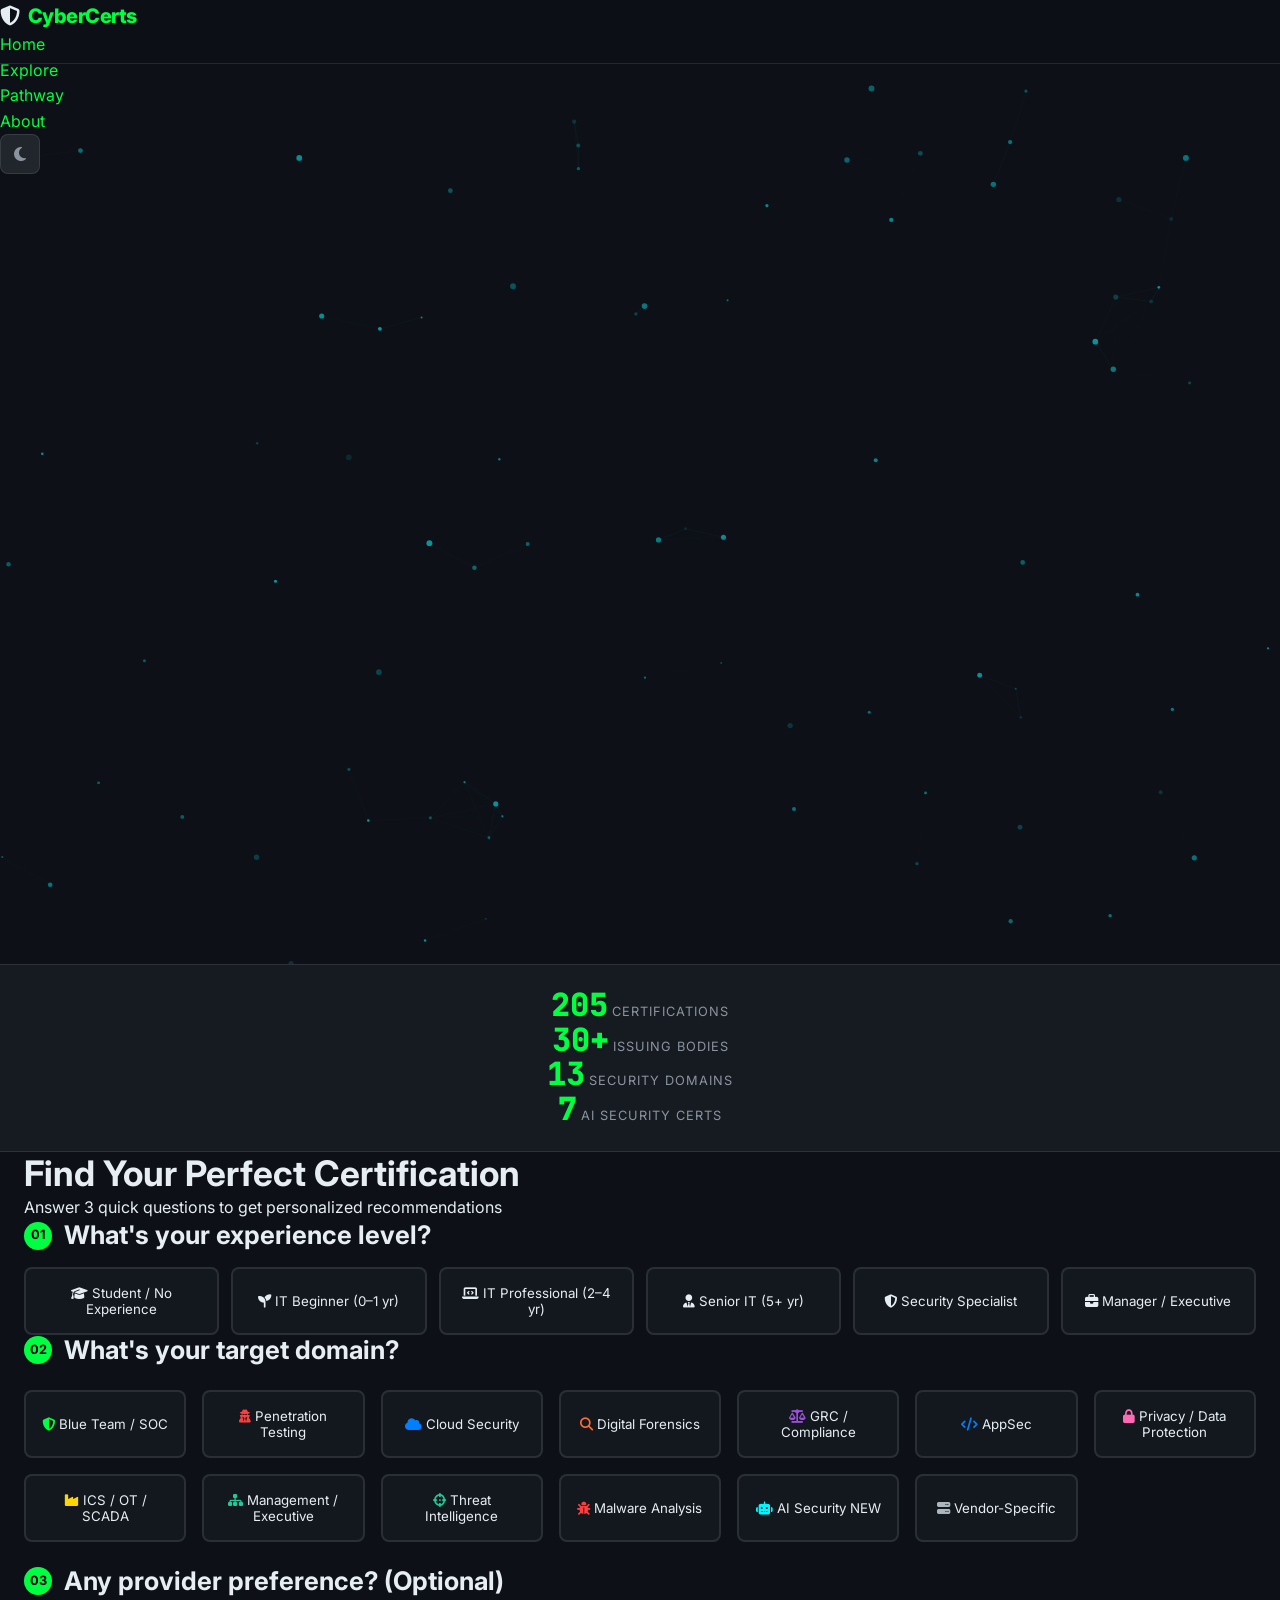
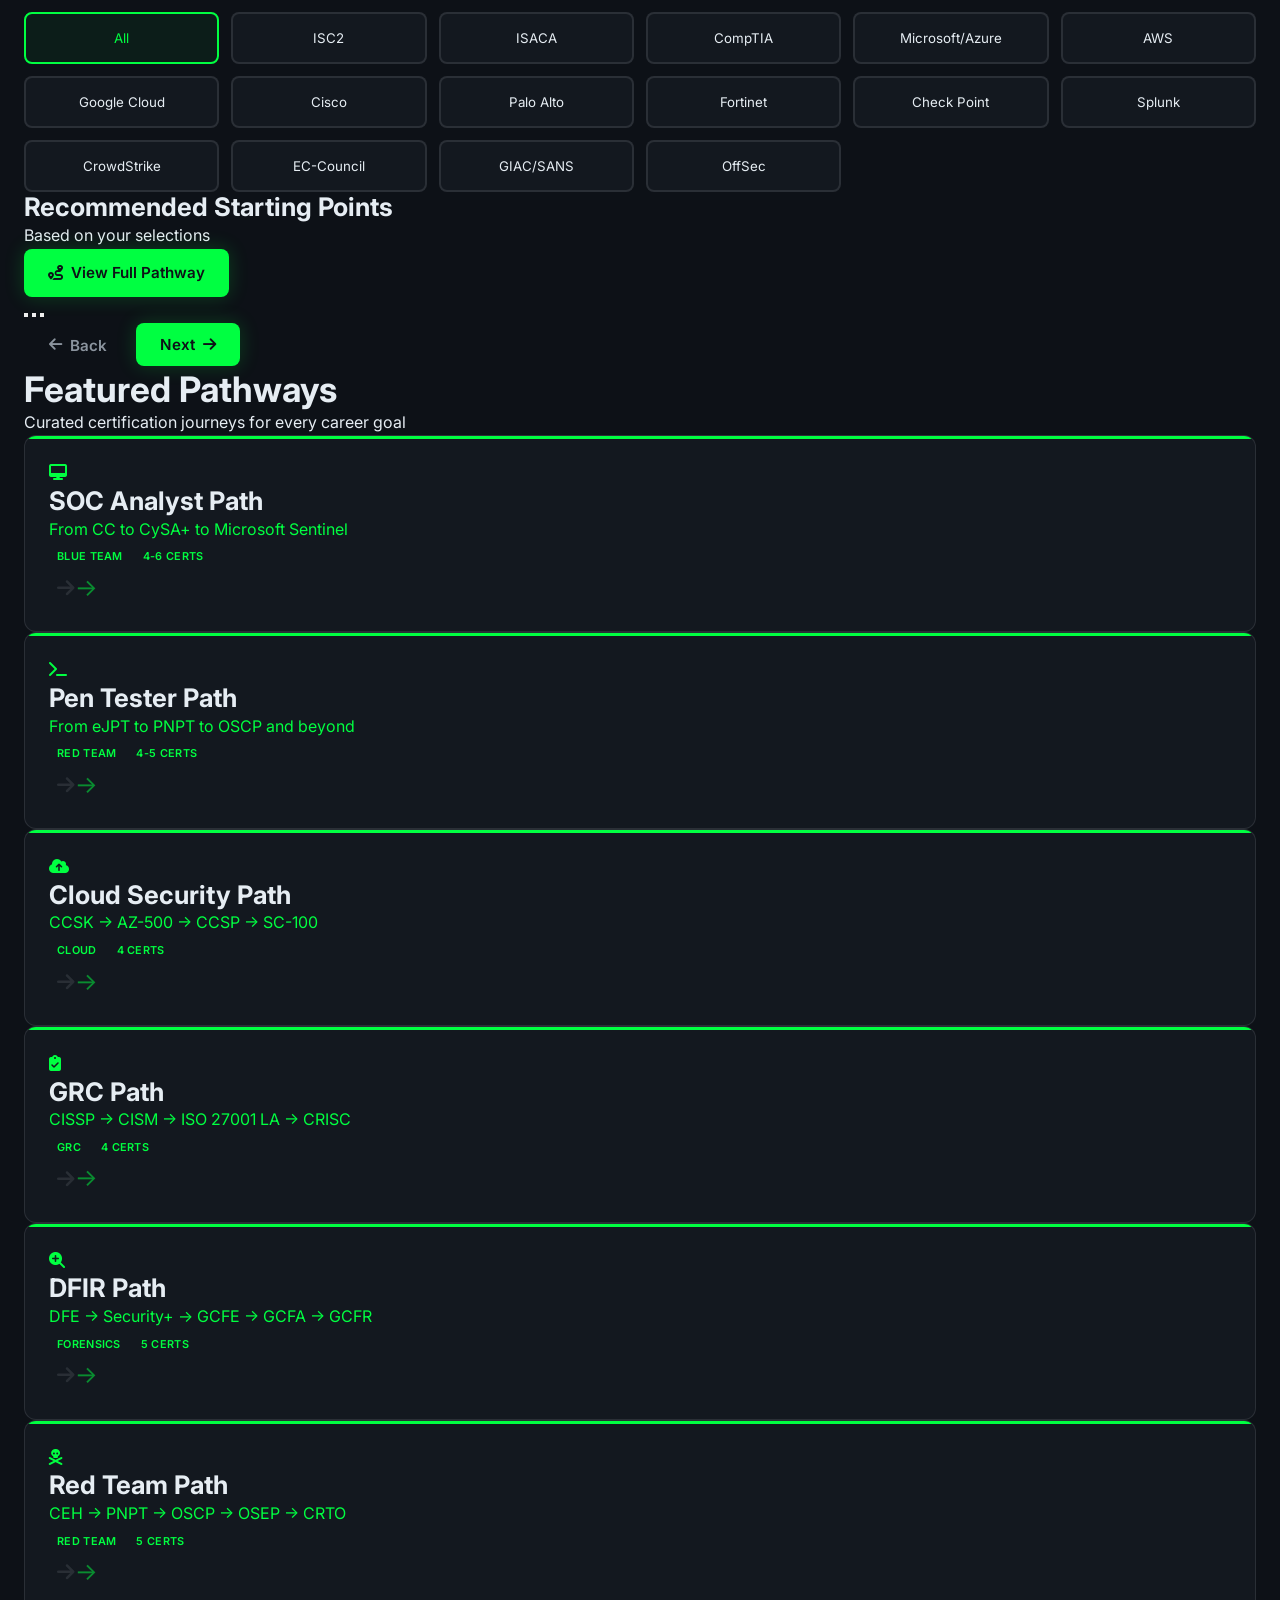
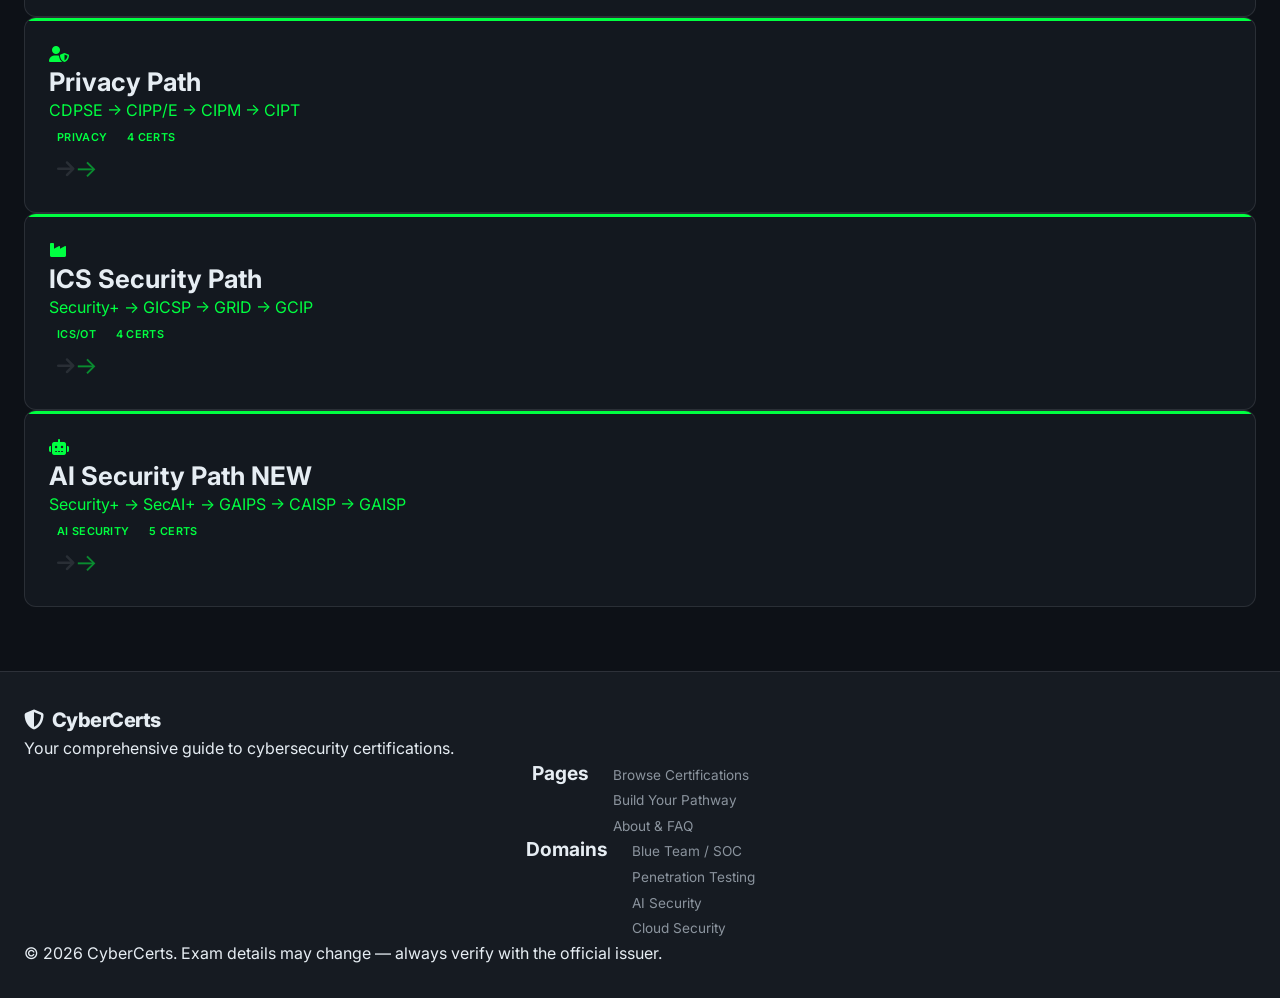
==== index.html @ 93662341 "Build CyberCerts: 170+ cert database, full UI, all JS, about page - js/data.js: 170 certifications a" ====
<!DOCTYPE html>
<html lang="en">
<head>
  <meta charset="UTF-8">
  <meta name="viewport" content="width=device-width, initial-scale=1.0">
  <title>CyberCerts – Your Cybersecurity Certification Roadmap</title>
  <link rel="preconnect" href="https://fonts.googleapis.com">
  <link href="https://fonts.googleapis.com/css2?family=Inter:wght@300;400;500;600;700;800&display=swap" rel="stylesheet">
  <link rel="stylesheet" href="https://cdnjs.cloudflare.com/ajax/libs/font-awesome/6.5.0/css/all.min.css">
  <link rel="stylesheet" href="css/styles.css">
</head>
<body class="dark-mode">
  <!-- Navigation -->
  <nav class="navbar" role="navigation" aria-label="Main navigation">
    <div class="nav-container">
      <a href="index.html" class="nav-logo" aria-label="CyberCerts Home">
        <i class="fas fa-shield-halved" aria-hidden="true"></i>
        <span>CyberCerts</span>
      </a>
      <button class="hamburger" aria-label="Toggle menu" aria-expanded="false" aria-controls="nav-menu">
        <span></span><span></span><span></span>
      </button>
      <ul class="nav-menu" id="nav-menu" role="list">
        <li><a href="index.html" class="nav-link active">Home</a></li>
        <li><a href="explore.html" class="nav-link">Explore</a></li>
        <li><a href="pathway.html" class="nav-link">Pathway</a></li>
        <li><a href="about.html" class="nav-link">About</a></li>
      </ul>
      <button class="theme-toggle" aria-label="Toggle dark/light mode" id="themeToggle">
        <i class="fas fa-moon" aria-hidden="true"></i>
      </button>
    </div>
  </nav>

  <!-- Hero Section with particle canvas -->
  <section class="hero" id="hero">
    <canvas id="particles-canvas" aria-hidden="true"></canvas>
    <div class="hero-content reveal">
      <div class="hero-badge">
        <i class="fas fa-certificate" aria-hidden="true"></i>
        <span>AI Security Certs Now Included</span>
      </div>
      <h1 class="hero-title">Your Cybersecurity<br><span class="gradient-text">Certification Roadmap</span></h1>
      <p class="hero-subtitle">Navigate 200+ certifications across every security domain. Get a personalized path based on your experience and goals.</p>
      <div class="hero-cta">
        <a href="#finder" class="btn btn-primary" aria-label="Find your certification path">
          <i class="fas fa-compass" aria-hidden="true"></i> Find Your Path
        </a>
        <a href="explore.html" class="btn btn-secondary" aria-label="Browse all certifications">
          <i class="fas fa-search" aria-hidden="true"></i> Browse All Certs
        </a>
      </div>
    </div>
  </section>

  <!-- Stats Bar -->
  <section class="stats-bar" aria-label="Site statistics">
    <div class="container">
      <div class="stats-grid">
        <div class="stat-item">
          <span class="stat-number" id="totalCerts">205</span>
          <span class="stat-label">Certifications</span>
        </div>
        <div class="stat-item">
          <span class="stat-number" id="totalIssuers">30+</span>
          <span class="stat-label">Issuing Bodies</span>
        </div>
        <div class="stat-item">
          <span class="stat-number">13</span>
          <span class="stat-label">Security Domains</span>
        </div>
        <div class="stat-item">
          <span class="stat-number ai-color">7</span>
          <span class="stat-label">AI Security Certs</span>
        </div>
      </div>
    </div>
  </section>

  <!-- Cert Finder / 3-Step Selector -->
  <section class="finder-section" id="finder" aria-label="Certification finder">
    <div class="container">
      <div class="section-header reveal">
        <h2>Find Your Perfect Certification</h2>
        <p>Answer 3 quick questions to get personalized recommendations</p>
      </div>

      <div class="finder-card reveal">
        <!-- Step 1: Experience -->
        <div class="finder-step active" id="step1">
          <div class="step-header">
            <span class="step-number">01</span>
            <h3>What's your experience level?</h3>
          </div>
          <div class="option-grid" role="group" aria-label="Experience level options">
            <button class="option-btn" data-value="student" aria-label="Student or No Experience">
              <i class="fas fa-graduation-cap" aria-hidden="true"></i>
              <span>Student / No Experience</span>
            </button>
            <button class="option-btn" data-value="beginner" aria-label="IT Beginner 0-1 year">
              <i class="fas fa-seedling" aria-hidden="true"></i>
              <span>IT Beginner (0–1 yr)</span>
            </button>
            <button class="option-btn" data-value="professional" aria-label="IT Professional 2-4 years">
              <i class="fas fa-laptop-code" aria-hidden="true"></i>
              <span>IT Professional (2–4 yr)</span>
            </button>
            <button class="option-btn" data-value="senior" aria-label="Senior IT 5 plus years">
              <i class="fas fa-user-tie" aria-hidden="true"></i>
              <span>Senior IT (5+ yr)</span>
            </button>
            <button class="option-btn" data-value="specialist" aria-label="Security Specialist">
              <i class="fas fa-shield-alt" aria-hidden="true"></i>
              <span>Security Specialist</span>
            </button>
            <button class="option-btn" data-value="executive" aria-label="Manager or Executive">
              <i class="fas fa-briefcase" aria-hidden="true"></i>
              <span>Manager / Executive</span>
            </button>
          </div>
        </div>

        <!-- Step 2: Domain -->
        <div class="finder-step" id="step2">
          <div class="step-header">
            <span class="step-number">02</span>
            <h3>What's your target domain?</h3>
          </div>
          <div class="option-grid domain-grid" role="group" aria-label="Security domain options">
            <button class="option-btn domain-btn" data-value="blue-team" aria-label="Blue Team SOC">
              <i class="fas fa-shield-alt" style="color:#00ff41" aria-hidden="true"></i>
              <span>Blue Team / SOC</span>
            </button>
            <button class="option-btn domain-btn" data-value="red-team" aria-label="Penetration Testing">
              <i class="fas fa-user-secret" style="color:#ff3e3e" aria-hidden="true"></i>
              <span>Penetration Testing</span>
            </button>
            <button class="option-btn domain-btn" data-value="cloud" aria-label="Cloud Security">
              <i class="fas fa-cloud" style="color:#0080ff" aria-hidden="true"></i>
              <span>Cloud Security</span>
            </button>
            <button class="option-btn domain-btn" data-value="dfir" aria-label="Digital Forensics">
              <i class="fas fa-magnifying-glass" style="color:#ff6b35" aria-hidden="true"></i>
              <span>Digital Forensics</span>
            </button>
            <button class="option-btn domain-btn" data-value="grc" aria-label="GRC Compliance">
              <i class="fas fa-balance-scale" style="color:#9d4edd" aria-hidden="true"></i>
              <span>GRC / Compliance</span>
            </button>
            <button class="option-btn domain-btn" data-value="appsec" aria-label="Application Security">
              <i class="fas fa-code" style="color:#0080ff" aria-hidden="true"></i>
              <span>AppSec</span>
            </button>
            <button class="option-btn domain-btn" data-value="privacy" aria-label="Privacy Data Protection">
              <i class="fas fa-lock" style="color:#ff69b4" aria-hidden="true"></i>
              <span>Privacy / Data Protection</span>
            </button>
            <button class="option-btn domain-btn" data-value="ics-ot" aria-label="ICS OT SCADA">
              <i class="fas fa-industry" style="color:#ffd700" aria-hidden="true"></i>
              <span>ICS / OT / SCADA</span>
            </button>
            <button class="option-btn domain-btn" data-value="management" aria-label="Management Executive">
              <i class="fas fa-sitemap" style="color:#20c997" aria-hidden="true"></i>
              <span>Management / Executive</span>
            </button>
            <button class="option-btn domain-btn" data-value="threat-intel" aria-label="Threat Intelligence">
              <i class="fas fa-crosshairs" style="color:#20c997" aria-hidden="true"></i>
              <span>Threat Intelligence</span>
            </button>
            <button class="option-btn domain-btn" data-value="malware" aria-label="Malware Analysis">
              <i class="fas fa-bug" style="color:#ff3e3e" aria-hidden="true"></i>
              <span>Malware Analysis</span>
            </button>
            <button class="option-btn domain-btn ai-domain-btn" data-value="ai-security" aria-label="AI Security - New">
              <i class="fas fa-robot" style="color:#00f5ff" aria-hidden="true"></i>
              <span>AI Security <span class="new-badge">NEW</span></span>
            </button>
            <button class="option-btn domain-btn" data-value="vendor" aria-label="Vendor Specific">
              <i class="fas fa-server" style="color:#adb5bd" aria-hidden="true"></i>
              <span>Vendor-Specific</span>
            </button>
          </div>
        </div>

        <!-- Step 3: Provider preference -->
        <div class="finder-step" id="step3">
          <div class="step-header">
            <span class="step-number">03</span>
            <h3>Any provider preference? <span class="optional">(Optional)</span></h3>
          </div>
          <div class="option-grid provider-grid" role="group" aria-label="Provider preference options">
            <button class="option-btn selected" data-value="all" aria-label="All providers" aria-pressed="true">All</button>
            <button class="option-btn" data-value="isc2" aria-label="ISC2">ISC2</button>
            <button class="option-btn" data-value="isaca" aria-label="ISACA">ISACA</button>
            <button class="option-btn" data-value="comptia" aria-label="CompTIA">CompTIA</button>
            <button class="option-btn" data-value="microsoft" aria-label="Microsoft Azure">Microsoft/Azure</button>
            <button class="option-btn" data-value="aws" aria-label="AWS">AWS</button>
            <button class="option-btn" data-value="gcp" aria-label="Google Cloud">Google Cloud</button>
            <button class="option-btn" data-value="cisco" aria-label="Cisco">Cisco</button>
            <button class="option-btn" data-value="paloalto" aria-label="Palo Alto">Palo Alto</button>
            <button class="option-btn" data-value="fortinet" aria-label="Fortinet">Fortinet</button>
            <button class="option-btn" data-value="checkpoint" aria-label="Check Point">Check Point</button>
            <button class="option-btn" data-value="splunk" aria-label="Splunk">Splunk</button>
            <button class="option-btn" data-value="crowdstrike" aria-label="CrowdStrike">CrowdStrike</button>
            <button class="option-btn" data-value="eccouncil" aria-label="EC-Council">EC-Council</button>
            <button class="option-btn" data-value="giac" aria-label="GIAC SANS">GIAC/SANS</button>
            <button class="option-btn" data-value="offsec" aria-label="OffSec">OffSec</button>
          </div>
        </div>

        <!-- Results -->
        <div class="finder-results" id="finderResults" aria-live="polite">
          <div class="section-header">
            <h3>Recommended Starting Points</h3>
            <p id="resultsSubtext">Based on your selections</p>
          </div>
          <div class="results-grid" id="resultsGrid"></div>
          <div class="results-cta">
            <a href="pathway.html" class="btn btn-primary" id="startJourneyBtn">
              <i class="fas fa-route" aria-hidden="true"></i> View Full Pathway
            </a>
          </div>
        </div>

        <!-- Step indicators / navigation -->
        <div class="finder-nav">
          <div class="step-indicators" role="tablist" aria-label="Form steps">
            <button class="step-dot active" data-step="1" role="tab" aria-selected="true" aria-label="Step 1: Experience"></button>
            <button class="step-dot" data-step="2" role="tab" aria-selected="false" aria-label="Step 2: Domain"></button>
            <button class="step-dot" data-step="3" role="tab" aria-selected="false" aria-label="Step 3: Provider"></button>
          </div>
          <div class="step-nav-btns">
            <button class="btn btn-ghost" id="prevStepBtn" aria-label="Previous step" disabled>
              <i class="fas fa-arrow-left" aria-hidden="true"></i> Back
            </button>
            <button class="btn btn-primary" id="nextStepBtn" aria-label="Next step">
              Next <i class="fas fa-arrow-right" aria-hidden="true"></i>
            </button>
          </div>
        </div>
      </div>
    </div>
  </section>

  <!-- Featured Pathways -->
  <section class="pathways-section" aria-label="Featured certification pathways">
    <div class="container">
      <div class="section-header reveal">
        <h2>Featured Pathways</h2>
        <p>Curated certification journeys for every career goal</p>
      </div>
      <div class="pathways-grid">
        <a href="pathway.html?domain=blue-team&exp=student" class="pathway-card reveal" aria-label="SOC Analyst Path">
          <div class="pathway-icon" style="--domain-color:#00ff41">
            <i class="fas fa-desktop" aria-hidden="true"></i>
          </div>
          <h3>SOC Analyst Path</h3>
          <p>From CC to CySA+ to Microsoft Sentinel</p>
          <div class="pathway-tags">
            <span class="tag" style="--tag-color:#00ff41">Blue Team</span>
            <span class="tag">4-6 certs</span>
          </div>
          <span class="pathway-arrow"><i class="fas fa-arrow-right" aria-hidden="true"></i></span>
        </a>
        <a href="pathway.html?domain=red-team&exp=student" class="pathway-card reveal" aria-label="Pen Tester Path">
          <div class="pathway-icon" style="--domain-color:#ff3e3e">
            <i class="fas fa-terminal" aria-hidden="true"></i>
          </div>
          <h3>Pen Tester Path</h3>
          <p>From eJPT to PNPT to OSCP and beyond</p>
          <div class="pathway-tags">
            <span class="tag" style="--tag-color:#ff3e3e">Red Team</span>
            <span class="tag">4-5 certs</span>
          </div>
          <span class="pathway-arrow"><i class="fas fa-arrow-right" aria-hidden="true"></i></span>
        </a>
        <a href="pathway.html?domain=cloud&exp=professional" class="pathway-card reveal" aria-label="Cloud Security Path">
          <div class="pathway-icon" style="--domain-color:#0080ff">
            <i class="fas fa-cloud-upload-alt" aria-hidden="true"></i>
          </div>
          <h3>Cloud Security Path</h3>
          <p>CCSK → AZ-500 → CCSP → SC-100</p>
          <div class="pathway-tags">
            <span class="tag" style="--tag-color:#0080ff">Cloud</span>
            <span class="tag">4 certs</span>
          </div>
          <span class="pathway-arrow"><i class="fas fa-arrow-right" aria-hidden="true"></i></span>
        </a>
        <a href="pathway.html?domain=grc&exp=senior" class="pathway-card reveal" aria-label="GRC Path">
          <div class="pathway-icon" style="--domain-color:#9d4edd">
            <i class="fas fa-clipboard-check" aria-hidden="true"></i>
          </div>
          <h3>GRC Path</h3>
          <p>CISSP → CISM → ISO 27001 LA → CRISC</p>
          <div class="pathway-tags">
            <span class="tag" style="--tag-color:#9d4edd">GRC</span>
            <span class="tag">4 certs</span>
          </div>
          <span class="pathway-arrow"><i class="fas fa-arrow-right" aria-hidden="true"></i></span>
        </a>
        <a href="pathway.html?domain=dfir&exp=professional" class="pathway-card reveal" aria-label="DFIR Path">
          <div class="pathway-icon" style="--domain-color:#ff6b35">
            <i class="fas fa-search-plus" aria-hidden="true"></i>
          </div>
          <h3>DFIR Path</h3>
          <p>DFE → Security+ → GCFE → GCFA → GCFR</p>
          <div class="pathway-tags">
            <span class="tag" style="--tag-color:#ff6b35">Forensics</span>
            <span class="tag">5 certs</span>
          </div>
          <span class="pathway-arrow"><i class="fas fa-arrow-right" aria-hidden="true"></i></span>
        </a>
        <a href="pathway.html?domain=red-team&exp=specialist" class="pathway-card reveal" aria-label="Red Team Path">
          <div class="pathway-icon" style="--domain-color:#ff3e3e">
            <i class="fas fa-skull-crossbones" aria-hidden="true"></i>
          </div>
          <h3>Red Team Path</h3>
          <p>CEH → PNPT → OSCP → OSEP → CRTO</p>
          <div class="pathway-tags">
            <span class="tag" style="--tag-color:#ff3e3e">Red Team</span>
            <span class="tag">5 certs</span>
          </div>
          <span class="pathway-arrow"><i class="fas fa-arrow-right" aria-hidden="true"></i></span>
        </a>
        <a href="pathway.html?domain=privacy&exp=professional" class="pathway-card reveal" aria-label="Privacy Path">
          <div class="pathway-icon" style="--domain-color:#ff69b4">
            <i class="fas fa-user-shield" aria-hidden="true"></i>
          </div>
          <h3>Privacy Path</h3>
          <p>CDPSE → CIPP/E → CIPM → CIPT</p>
          <div class="pathway-tags">
            <span class="tag" style="--tag-color:#ff69b4">Privacy</span>
            <span class="tag">4 certs</span>
          </div>
          <span class="pathway-arrow"><i class="fas fa-arrow-right" aria-hidden="true"></i></span>
        </a>
        <a href="pathway.html?domain=ics-ot&exp=professional" class="pathway-card reveal" aria-label="ICS Security Path">
          <div class="pathway-icon" style="--domain-color:#ffd700">
            <i class="fas fa-industry" aria-hidden="true"></i>
          </div>
          <h3>ICS Security Path</h3>
          <p>Security+ → GICSP → GRID → GCIP</p>
          <div class="pathway-tags">
            <span class="tag" style="--tag-color:#ffd700">ICS/OT</span>
            <span class="tag">4 certs</span>
          </div>
          <span class="pathway-arrow"><i class="fas fa-arrow-right" aria-hidden="true"></i></span>
        </a>
        <a href="pathway.html?domain=ai-security&exp=professional" class="pathway-card reveal ai-pathway-card" aria-label="AI Security Path - New">
          <div class="pathway-icon ai-glow" style="--domain-color:#00f5ff">
            <i class="fas fa-robot" aria-hidden="true"></i>
          </div>
          <h3>AI Security Path <span class="new-badge">NEW</span></h3>
          <p>Security+ → SecAI+ → GAIPS → CAISP → GAISP</p>
          <div class="pathway-tags">
            <span class="tag ai-tag" style="--tag-color:#00f5ff">AI Security</span>
            <span class="tag">5 certs</span>
          </div>
          <span class="pathway-arrow"><i class="fas fa-arrow-right" aria-hidden="true"></i></span>
        </a>
      </div>
    </div>
  </section>

  <!-- Footer -->
  <footer class="footer" role="contentinfo">
    <div class="container">
      <div class="footer-grid">
        <div class="footer-brand">
          <a href="index.html" class="nav-logo"><i class="fas fa-shield-halved"></i> CyberCerts</a>
          <p>Your comprehensive guide to cybersecurity certifications.</p>
        </div>
        <div class="footer-links">
          <h4>Pages</h4>
          <ul>
            <li><a href="explore.html">Browse Certifications</a></li>
            <li><a href="pathway.html">Build Your Pathway</a></li>
            <li><a href="about.html">About &amp; FAQ</a></li>
          </ul>
        </div>
        <div class="footer-links">
          <h4>Domains</h4>
          <ul>
            <li><a href="explore.html?domain=blue-team">Blue Team / SOC</a></li>
            <li><a href="explore.html?domain=red-team">Penetration Testing</a></li>
            <li><a href="explore.html?domain=ai-security">AI Security</a></li>
            <li><a href="explore.html?domain=cloud">Cloud Security</a></li>
          </ul>
        </div>
      </div>
      <div class="footer-bottom">
        <p>&copy; 2026 CyberCerts. Exam details may change — always verify with the official issuer.</p>
      </div>
    </div>
  </footer>

  <script src="js/data.js"></script>
  <script src="js/app.js"></script>
</body>
</html>
---- css/styles.css ----
/* ============================================================
   CyberCerts - Main Stylesheet
   Dark/cyberpunk theme with light mode toggle
   ============================================================ */

/* Google Fonts import */
@import url('https://fonts.googleapis.com/css2?family=Inter:wght@300;400;500;600;700;800;900&family=JetBrains+Mono:wght@400;500;700&display=swap');

/* ============================================================
   CSS Custom Properties
   ============================================================ */
:root {
  /* Dark theme (default) */
  --bg-primary: #0d1117;
  --bg-secondary: #161b22;
  --bg-tertiary: #21262d;
  --bg-card: rgba(22, 27, 34, 0.8);
  --bg-card-hover: rgba(33, 38, 45, 0.95);
  --bg-overlay: rgba(13, 17, 23, 0.9);

  --text-primary: #e6edf3;
  --text-secondary: #8b949e;
  --text-muted: #6e7681;
  --text-inverse: #0d1117;

  --border-color: rgba(240, 246, 252, 0.1);
  --border-hover: rgba(240, 246, 252, 0.2);

  /* Domain Colors */
  --color-blue-team: #00ff41;
  --color-red-team: #ff3e3e;
  --color-cloud: #0080ff;
  --color-grc: #9d4edd;
  --color-dfir: #ff6b35;
  --color-ai-security: #00f5ff;
  --color-ics-ot: #ffd700;
  --color-privacy: #ff69b4;
  --color-appsec: #7fff00;
  --color-management: #c084fc;
  --color-threat-intel: #fb923c;
  --color-malware: #ef4444;
  --color-vendor: #94a3b8;

  /* Level Colors */
  --color-beginner: #22c55e;
  --color-intermediate: #f59e0b;
  --color-advanced: #f97316;
  --color-expert: #ef4444;
  --color-specialty: #a78bfa;

  /* Accent */
  --accent-primary: #00ff41;
  --accent-secondary: #00f5ff;
  --accent-glow: rgba(0, 255, 65, 0.2);

  /* Shadows */
  --shadow-sm: 0 1px 3px rgba(0,0,0,0.4);
  --shadow-md: 0 4px 12px rgba(0,0,0,0.5);
  --shadow-lg: 0 8px 32px rgba(0,0,0,0.6);
  --shadow-glow: 0 0 20px rgba(0, 255, 65, 0.15);

  /* Transitions */
  --transition-fast: 0.15s ease;
  --transition-normal: 0.3s ease;
  --transition-slow: 0.5s ease;

  /* Typography */
  --font-main: 'Inter', system-ui, -apple-system, sans-serif;
  --font-mono: 'JetBrains Mono', 'Courier New', monospace;

  /* Spacing */
  --nav-height: 64px;
  --container-max: 1280px;
  --border-radius: 8px;
  --border-radius-lg: 12px;
  --border-radius-xl: 16px;
}

/* Light mode */
.light-mode {
  --bg-primary: #f0f4f8;
  --bg-secondary: #e8edf2;
  --bg-tertiary: #dce4ed;
  --bg-card: rgba(255, 255, 255, 0.9);
  --bg-card-hover: rgba(255, 255, 255, 1);
  --bg-overlay: rgba(240, 244, 248, 0.95);

  --text-primary: #1a202c;
  --text-secondary: #4a5568;
  --text-muted: #718096;
  --text-inverse: #f0f4f8;

  --border-color: rgba(0, 0, 0, 0.1);
  --border-hover: rgba(0, 0, 0, 0.2);

  --accent-primary: #059669;
  --accent-secondary: #0891b2;
  --accent-glow: rgba(5, 150, 105, 0.1);

  --shadow-sm: 0 1px 3px rgba(0,0,0,0.1);
  --shadow-md: 0 4px 12px rgba(0,0,0,0.15);
  --shadow-lg: 0 8px 32px rgba(0,0,0,0.2);
  --shadow-glow: 0 0 20px rgba(5, 150, 105, 0.1);

  --color-blue-team: #059669;
  --color-red-team: #dc2626;
  --color-cloud: #2563eb;
  --color-grc: #7c3aed;
  --color-dfir: #ea580c;
  --color-ai-security: #0891b2;
  --color-ics-ot: #d97706;
  --color-privacy: #db2777;
  --color-appsec: #65a30d;
  --color-management: #9333ea;
  --color-threat-intel: #c2410c;
  --color-malware: #b91c1c;
  --color-vendor: #64748b;
}

/* ============================================================
   Reset & Base
   ============================================================ */
*, *::before, *::after {
  box-sizing: border-box;
  margin: 0;
  padding: 0;
}

html {
  scroll-behavior: smooth;
  font-size: 16px;
}

body {
  font-family: var(--font-main);
  background-color: var(--bg-primary);
  color: var(--text-primary);
  line-height: 1.6;
  min-height: 100vh;
  transition: background-color var(--transition-normal), color var(--transition-normal);
  overflow-x: hidden;
}

a {
  color: var(--accent-primary);
  text-decoration: none;
  transition: color var(--transition-fast);
}
a:hover { text-decoration: underline; }

img { max-width: 100%; height: auto; }

button { cursor: pointer; font-family: var(--font-main); }

ul, ol { list-style: none; }

/* ============================================================
   Typography
   ============================================================ */
h1, h2, h3, h4, h5, h6 {
  font-weight: 700;
  line-height: 1.2;
  color: var(--text-primary);
}

h1 { font-size: clamp(1.8rem, 4vw, 3rem); }
h2 { font-size: clamp(1.5rem, 3vw, 2.2rem); }
h3 { font-size: clamp(1.2rem, 2.5vw, 1.6rem); }
h4 { font-size: 1.2rem; }
h5 { font-size: 1rem; }

.mono { font-family: var(--font-mono); }

/* ============================================================
   Layout Utilities
   ============================================================ */
.container {
  max-width: var(--container-max);
  margin: 0 auto;
  padding: 0 1.5rem;
}

.section {
  padding: 4rem 0;
}

.section-title {
  text-align: center;
  margin-bottom: 2.5rem;
  position: relative;
}

.section-title::after {
  content: '';
  display: block;
  width: 60px;
  height: 3px;
  background: var(--accent-primary);
  margin: 0.75rem auto 0;
  border-radius: 2px;
}

.grid {
  display: grid;
  gap: 1.5rem;
}

.grid-2 { grid-template-columns: repeat(auto-fill, minmax(340px, 1fr)); }
.grid-3 { grid-template-columns: repeat(auto-fill, minmax(280px, 1fr)); }
.grid-4 { grid-template-columns: repeat(auto-fill, minmax(240px, 1fr)); }

.flex { display: flex; }
.flex-center { display: flex; align-items: center; justify-content: center; }
.flex-between { display: flex; align-items: center; justify-content: space-between; }
.gap-1 { gap: 0.5rem; }
.gap-2 { gap: 1rem; }
.gap-3 { gap: 1.5rem; }

.text-center { text-align: center; }
.text-mono { font-family: var(--font-mono); }

/* ============================================================
   Navigation
   ============================================================ */
.navbar {
  position: sticky;
  top: 0;
  z-index: 1000;
  height: var(--nav-height);
  background: rgba(13, 17, 23, 0.85);
  backdrop-filter: blur(16px);
  -webkit-backdrop-filter: blur(16px);
  border-bottom: 1px solid var(--border-color);
  transition: background var(--transition-normal);
}

.light-mode .navbar {
  background: rgba(240, 244, 248, 0.9);
}

.navbar-inner {
  display: flex;
  align-items: center;
  justify-content: space-between;
  height: 100%;
  max-width: var(--container-max);
  margin: 0 auto;
  padding: 0 1.5rem;
}

.nav-logo {
  display: flex;
  align-items: center;
  gap: 0.5rem;
  font-size: 1.25rem;
  font-weight: 800;
  color: var(--text-primary);
  text-decoration: none;
  letter-spacing: -0.5px;
}

.nav-logo .logo-icon {
  color: var(--accent-primary);
  font-size: 1.4rem;
}

.nav-logo span {
  color: var(--accent-primary);
}

.nav-links {
  display: flex;
  align-items: center;
  gap: 0.25rem;
}

.nav-links a {
  color: var(--text-secondary);
  text-decoration: none;
  padding: 0.5rem 0.875rem;
  border-radius: var(--border-radius);
  font-weight: 500;
  font-size: 0.9rem;
  transition: all var(--transition-fast);
}

.nav-links a:hover,
.nav-links a.active {
  color: var(--text-primary);
  background: var(--bg-tertiary);
}

.nav-links a.active {
  color: var(--accent-primary);
}

.nav-actions {
  display: flex;
  align-items: center;
  gap: 0.75rem;
}

/* Theme Toggle */
.theme-toggle {
  display: flex;
  align-items: center;
  justify-content: center;
  width: 40px;
  height: 40px;
  border-radius: var(--border-radius);
  border: 1px solid var(--border-color);
  background: var(--bg-tertiary);
  color: var(--text-secondary);
  font-size: 1rem;
  transition: all var(--transition-fast);
  cursor: pointer;
}

.theme-toggle:hover {
  color: var(--accent-primary);
  border-color: var(--accent-primary);
  box-shadow: var(--shadow-glow);
}

/* Hamburger */
.hamburger {
  display: none;
  flex-direction: column;
  justify-content: center;
  gap: 5px;
  width: 40px;
  height: 40px;
  background: none;
  border: none;
  padding: 8px;
  cursor: pointer;
}

.hamburger span {
  display: block;
  width: 100%;
  height: 2px;
  background: var(--text-primary);
  transition: all var(--transition-normal);
  border-radius: 2px;
}

.hamburger.open span:nth-child(1) {
  transform: translateY(7px) rotate(45deg);
}
.hamburger.open span:nth-child(2) {
  opacity: 0;
  transform: scaleX(0);
}
.hamburger.open span:nth-child(3) {
  transform: translateY(-7px) rotate(-45deg);
}

/* Mobile nav overlay */
.mobile-nav {
  display: none;
  position: fixed;
  top: var(--nav-height);
  left: 0;
  right: 0;
  bottom: 0;
  background: var(--bg-overlay);
  z-index: 999;
  padding: 1.5rem;
  flex-direction: column;
  gap: 0.5rem;
  opacity: 0;
  transform: translateY(-10px);
  transition: opacity var(--transition-normal), transform var(--transition-normal);
}

.mobile-nav.open {
  opacity: 1;
  transform: translateY(0);
}

.mobile-nav a {
  display: block;
  color: var(--text-primary);
  text-decoration: none;
  padding: 1rem 1.25rem;
  border-radius: var(--border-radius);
  font-size: 1.1rem;
  font-weight: 500;
  border: 1px solid var(--border-color);
  background: var(--bg-secondary);
  transition: all var(--transition-fast);
}

.mobile-nav a:hover {
  border-color: var(--accent-primary);
  color: var(--accent-primary);
}

/* ============================================================
   Hero Section
   ============================================================ */
.hero {
  position: relative;
  min-height: calc(100vh - var(--nav-height));
  display: flex;
  align-items: center;
  overflow: hidden;
  background: var(--bg-primary);
}

.hero-bg {
  position: absolute;
  inset: 0;
  z-index: 0;
  overflow: hidden;
}

/* Particle canvas */
#particle-canvas {
  position: absolute;
  inset: 0;
  pointer-events: none;
}

/* Grid overlay */
.hero-bg::before {
  content: '';
  position: absolute;
  inset: 0;
  background-image:
    linear-gradient(rgba(0,255,65,0.03) 1px, transparent 1px),
    linear-gradient(90deg, rgba(0,255,65,0.03) 1px, transparent 1px);
  background-size: 50px 50px;
}

/* Radial glow */
.hero-bg::after {
  content: '';
  position: absolute;
  inset: 0;
  background: radial-gradient(ellipse 60% 50% at 50% 50%, rgba(0,255,65,0.07) 0%, transparent 70%);
}

.hero-content {
  position: relative;
  z-index: 1;
  text-align: center;
  max-width: 800px;
  margin: 0 auto;
  padding: 4rem 1.5rem;
}

.hero-badge {
  display: inline-flex;
  align-items: center;
  gap: 0.5rem;
  background: rgba(0,255,65,0.1);
  border: 1px solid rgba(0,255,65,0.3);
  color: var(--color-blue-team);
  padding: 0.375rem 1rem;
  border-radius: 100px;
  font-size: 0.8rem;
  font-weight: 600;
  font-family: var(--font-mono);
  margin-bottom: 1.5rem;
  letter-spacing: 1px;
  text-transform: uppercase;
}

.light-mode .hero-badge {
  background: rgba(5,150,105,0.1);
  border-color: rgba(5,150,105,0.3);
}

.hero-title {
  font-size: clamp(2.2rem, 6vw, 4rem);
  font-weight: 900;
  line-height: 1.1;
  margin-bottom: 1.25rem;
  letter-spacing: -1.5px;
}

.hero-title .highlight {
  color: var(--accent-primary);
  position: relative;
}

.hero-title .highlight::after {
  content: '';
  position: absolute;
  bottom: 2px;
  left: 0;
  right: 0;
  height: 3px;
  background: var(--accent-primary);
  opacity: 0.4;
  border-radius: 2px;
}

.hero-subtitle {
  font-size: 1.15rem;
  color: var(--text-secondary);
  margin-bottom: 2rem;
  max-width: 560px;
  margin-left: auto;
  margin-right: auto;
  line-height: 1.7;
}

.hero-cta {
  display: flex;
  gap: 1rem;
  justify-content: center;
  flex-wrap: wrap;
}

/* ============================================================
   Buttons
   ============================================================ */
.btn {
  display: inline-flex;
  align-items: center;
  gap: 0.5rem;
  padding: 0.75rem 1.5rem;
  border-radius: var(--border-radius);
  font-weight: 600;
  font-size: 0.95rem;
  border: none;
  text-decoration: none;
  cursor: pointer;
  transition: all var(--transition-fast);
  white-space: nowrap;
}

.btn-primary {
  background: var(--accent-primary);
  color: var(--text-inverse);
  box-shadow: 0 0 20px var(--accent-glow);
}

.btn-primary:hover {
  filter: brightness(1.1);
  box-shadow: 0 0 30px var(--accent-glow);
  transform: translateY(-1px);
  text-decoration: none;
  color: var(--text-inverse);
}

.btn-secondary {
  background: var(--bg-tertiary);
  color: var(--text-primary);
  border: 1px solid var(--border-color);
}

.btn-secondary:hover {
  border-color: var(--accent-primary);
  color: var(--accent-primary);
  text-decoration: none;
}

.btn-outline {
  background: transparent;
  color: var(--accent-primary);
  border: 1px solid var(--accent-primary);
}

.btn-outline:hover {
  background: rgba(0,255,65,0.1);
  text-decoration: none;
}

.btn-sm {
  padding: 0.4rem 0.875rem;
  font-size: 0.8rem;
}

.btn-lg {
  padding: 1rem 2rem;
  font-size: 1.05rem;
}

.btn-danger {
  background: var(--color-red-team);
  color: #fff;
}

.btn-ghost {
  background: transparent;
  color: var(--text-secondary);
  border: 1px solid transparent;
}

.btn-ghost:hover {
  background: var(--bg-tertiary);
  color: var(--text-primary);
  text-decoration: none;
}

/* ============================================================
   Stats Bar
   ============================================================ */
.stats-bar {
  background: var(--bg-secondary);
  border-top: 1px solid var(--border-color);
  border-bottom: 1px solid var(--border-color);
  padding: 1.5rem 0;
}

.stats-bar .container {
  display: flex;
  justify-content: center;
  gap: 3rem;
  flex-wrap: wrap;
}

.stat-item {
  text-align: center;
}

.stat-number {
  font-size: 2rem;
  font-weight: 900;
  color: var(--accent-primary);
  font-family: var(--font-mono);
  line-height: 1;
}

.stat-label {
  font-size: 0.8rem;
  color: var(--text-secondary);
  text-transform: uppercase;
  letter-spacing: 1px;
  margin-top: 0.25rem;
}

/* ============================================================
   Glassmorphism Cards
   ============================================================ */
.card {
  background: var(--bg-card);
  backdrop-filter: blur(12px);
  -webkit-backdrop-filter: blur(12px);
  border: 1px solid var(--border-color);
  border-radius: var(--border-radius-lg);
  padding: 1.5rem;
  transition: all var(--transition-normal);
}

.card:hover {
  background: var(--bg-card-hover);
  border-color: var(--border-hover);
  transform: translateY(-2px);
  box-shadow: var(--shadow-lg);
}

/* Cert Card */
.cert-card {
  background: var(--bg-card);
  backdrop-filter: blur(12px);
  -webkit-backdrop-filter: blur(12px);
  border: 1px solid var(--border-color);
  border-radius: var(--border-radius-lg);
  padding: 1.25rem;
  transition: all var(--transition-normal);
  display: flex;
  flex-direction: column;
  gap: 0.75rem;
  position: relative;
  overflow: hidden;
}

.cert-card::before {
  content: '';
  position: absolute;
  top: 0;
  left: 0;
  right: 0;
  height: 3px;
  background: var(--card-accent, var(--accent-primary));
  border-radius: var(--border-radius-lg) var(--border-radius-lg) 0 0;
}

.cert-card:hover {
  background: var(--bg-card-hover);
  border-color: var(--card-accent, var(--accent-primary));
  transform: translateY(-3px);
  box-shadow: 0 8px 32px rgba(0,0,0,0.4), 0 0 0 1px var(--card-accent, var(--accent-primary));
}

.cert-card-header {
  display: flex;
  align-items: flex-start;
  justify-content: space-between;
  gap: 0.5rem;
}

.cert-code {
  font-family: var(--font-mono);
  font-size: 0.75rem;
  color: var(--text-muted);
  background: var(--bg-tertiary);
  padding: 0.2rem 0.5rem;
  border-radius: 4px;
  font-weight: 500;
}

.cert-card-compare {
  position: absolute;
  top: 0.875rem;
  right: 0.875rem;
  width: 20px;
  height: 20px;
  border-radius: 4px;
  border: 2px solid var(--border-color);
  background: var(--bg-tertiary);
  cursor: pointer;
  transition: all var(--transition-fast);
  appearance: none;
  -webkit-appearance: none;
}

.cert-card-compare:checked {
  background: var(--accent-primary);
  border-color: var(--accent-primary);
}

.cert-card-compare:checked::after {
  content: '✓';
  display: block;
  color: #000;
  font-size: 12px;
  text-align: center;
  line-height: 16px;
}

.cert-name {
  font-size: 1rem;
  font-weight: 700;
  color: var(--text-primary);
  line-height: 1.3;
  padding-right: 24px;
}

.cert-issuer-badge {
  font-size: 0.7rem;
  font-weight: 600;
  padding: 0.2rem 0.5rem;
  border-radius: 4px;
  text-transform: uppercase;
  letter-spacing: 0.5px;
  white-space: nowrap;
}

.cert-description {
  font-size: 0.85rem;
  color: var(--text-secondary);
  line-height: 1.5;
  display: -webkit-box;
  -webkit-line-clamp: 2;
  -webkit-box-orient: vertical;
  overflow: hidden;
}

.cert-card-footer {
  display: flex;
  align-items: center;
  justify-content: space-between;
  margin-top: auto;
  padding-top: 0.75rem;
  border-top: 1px solid var(--border-color);
  gap: 0.5rem;
}

.cert-cost {
  font-family: var(--font-mono);
  font-size: 0.85rem;
  font-weight: 700;
  color: var(--accent-primary);
}

/* AI Badge */
.ai-badge {
  display: inline-flex;
  align-items: center;
  gap: 0.3rem;
  background: rgba(0,245,255,0.1);
  border: 1px solid rgba(0,245,255,0.3);
  color: var(--color-ai-security);
  padding: 0.2rem 0.5rem;
  border-radius: 100px;
  font-size: 0.65rem;
  font-weight: 700;
  text-transform: uppercase;
  letter-spacing: 0.5px;
  white-space: nowrap;
}

.light-mode .ai-badge {
  background: rgba(8,145,178,0.1);
  border-color: rgba(8,145,178,0.3);
}

/* ============================================================
   Badges & Tags
   ============================================================ */
.badge {
  display: inline-flex;
  align-items: center;
  gap: 0.25rem;
  padding: 0.25rem 0.625rem;
  border-radius: 100px;
  font-size: 0.72rem;
  font-weight: 600;
  text-transform: capitalize;
  white-space: nowrap;
}

.badge-level-beginner {
  background: rgba(34,197,94,0.15);
  color: var(--color-beginner);
  border: 1px solid rgba(34,197,94,0.3);
}

.badge-level-intermediate {
  background: rgba(245,158,11,0.15);
  color: var(--color-intermediate);
  border: 1px solid rgba(245,158,11,0.3);
}

.badge-level-advanced {
  background: rgba(249,115,22,0.15);
  color: var(--color-advanced);
  border: 1px solid rgba(249,115,22,0.3);
}

.badge-level-expert {
  background: rgba(239,68,68,0.15);
  color: var(--color-expert);
  border: 1px solid rgba(239,68,68,0.3);
}

.badge-level-specialty {
  background: rgba(167,139,250,0.15);
  color: var(--color-specialty);
  border: 1px solid rgba(167,139,250,0.3);
}

/* Domain tags */
.tag {
  display: inline-flex;
  align-items: center;
  gap: 0.2rem;
  padding: 0.2rem 0.5rem;
  border-radius: 4px;
  font-size: 0.68rem;
  font-weight: 600;
  text-transform: uppercase;
  letter-spacing: 0.3px;
}

.tag-blue-team   { background: rgba(0,255,65,0.1);   color: var(--color-blue-team);   border: 1px solid rgba(0,255,65,0.2); }
.tag-red-team    { background: rgba(255,62,62,0.1);  color: var(--color-red-team);    border: 1px solid rgba(255,62,62,0.2); }
.tag-cloud       { background: rgba(0,128,255,0.1);  color: var(--color-cloud);       border: 1px solid rgba(0,128,255,0.2); }
.tag-grc         { background: rgba(157,78,221,0.1); color: var(--color-grc);         border: 1px solid rgba(157,78,221,0.2); }
.tag-dfir        { background: rgba(255,107,53,0.1); color: var(--color-dfir);        border: 1px solid rgba(255,107,53,0.2); }
.tag-ai-security { background: rgba(0,245,255,0.1);  color: var(--color-ai-security); border: 1px solid rgba(0,245,255,0.2); }
.tag-ics-ot      { background: rgba(255,215,0,0.1);  color: var(--color-ics-ot);      border: 1px solid rgba(255,215,0,0.2); }
.tag-privacy     { background: rgba(255,105,180,0.1);color: var(--color-privacy);     border: 1px solid rgba(255,105,180,0.2); }
.tag-appsec      { background: rgba(127,255,0,0.1);  color: var(--color-appsec);      border: 1px solid rgba(127,255,0,0.2); }
.tag-management  { background: rgba(192,132,252,0.1);color: var(--color-management);  border: 1px solid rgba(192,132,252,0.2); }
.tag-threat-intel{ background: rgba(251,146,60,0.1); color: var(--color-threat-intel);border: 1px solid rgba(251,146,60,0.2); }
.tag-malware     { background: rgba(239,68,68,0.1);  color: var(--color-malware);     border: 1px solid rgba(239,68,68,0.2); }
.tag-vendor      { background: rgba(148,163,184,0.1);color: var(--color-vendor);      border: 1px solid rgba(148,163,184,0.2); }

.tags-list {
  display: flex;
  flex-wrap: wrap;
  gap: 0.375rem;
}

/* ============================================================
   Filter Bar
   ============================================================ */
.filter-bar {
  background: var(--bg-secondary);
  border: 1px solid var(--border-color);
  border-radius: var(--border-radius-lg);
  padding: 1.25rem;
  margin-bottom: 1.5rem;
  display: flex;
  flex-wrap: wrap;
  gap: 0.875rem;
  align-items: flex-end;
}

.filter-group {
  display: flex;
  flex-direction: column;
  gap: 0.375rem;
  flex: 1;
  min-width: 160px;
}

.filter-group label {
  font-size: 0.75rem;
  font-weight: 600;
  color: var(--text-muted);
  text-transform: uppercase;
  letter-spacing: 0.5px;
}

.filter-group select,
.filter-group input {
  background: var(--bg-tertiary);
  border: 1px solid var(--border-color);
  color: var(--text-primary);
  padding: 0.5rem 0.875rem;
  border-radius: var(--border-radius);
  font-size: 0.875rem;
  font-family: var(--font-main);
  outline: none;
  transition: border-color var(--transition-fast);
  width: 100%;
  appearance: none;
  -webkit-appearance: none;
  background-image: url("data:image/svg+xml,%3Csvg xmlns='http://www.w3.org/2000/svg' width='12' height='12' fill='%238b949e' viewBox='0 0 16 16'%3E%3Cpath d='M7.247 11.14L2.451 5.658C1.885 5.013 2.345 4 3.204 4h9.592a1 1 0 0 1 .753 1.659l-4.796 5.48a1 1 0 0 1-1.506 0z'/%3E%3C/svg%3E");
  background-repeat: no-repeat;
  background-position: right 0.75rem center;
  padding-right: 2rem;
}

.filter-group input {
  background-image: none;
  padding-right: 0.875rem;
}

.filter-group select:focus,
.filter-group input:focus {
  border-color: var(--accent-primary);
  box-shadow: 0 0 0 2px var(--accent-glow);
}

.filter-actions {
  display: flex;
  gap: 0.5rem;
  align-items: flex-end;
}

.results-count {
  font-size: 0.85rem;
  color: var(--text-secondary);
  padding: 0.5rem 0;
  font-family: var(--font-mono);
}

.results-count strong {
  color: var(--accent-primary);
}

/* ============================================================
   Tab Component
   ============================================================ */
.tabs {
  border-bottom: 1px solid var(--border-color);
  margin-bottom: 1.5rem;
}

.tab-list {
  display: flex;
  gap: 0;
  overflow-x: auto;
  scrollbar-width: none;
  -ms-overflow-style: none;
}

.tab-list::-webkit-scrollbar { display: none; }

.tab-btn {
  flex-shrink: 0;
  padding: 0.75rem 1.25rem;
  font-size: 0.875rem;
  font-weight: 500;
  color: var(--text-secondary);
  background: none;
  border: none;
  border-bottom: 2px solid transparent;
  cursor: pointer;
  transition: all var(--transition-fast);
  white-space: nowrap;
}

.tab-btn:hover {
  color: var(--text-primary);
}

.tab-btn.active {
  color: var(--accent-primary);
  border-bottom-color: var(--accent-primary);
}

.tab-panel {
  display: none;
}

.tab-panel.active {
  display: block;
  animation: fadeIn 0.2s ease;
}

@keyframes fadeIn {
  from { opacity: 0; transform: translateY(4px); }
  to   { opacity: 1; transform: translateY(0); }
}

/* ============================================================
   Pathway Styles
   ============================================================ */
.pathway-container {
  padding: 2rem 0;
}

.pathway-graph {
  display: flex;
  flex-direction: column;
  gap: 0;
  position: relative;
  padding: 1rem;
}

.pathway-track {
  display: flex;
  flex-direction: row;
  align-items: center;
  gap: 0;
  overflow-x: auto;
  padding: 1rem 0;
  scrollbar-width: thin;
  scrollbar-color: var(--border-color) transparent;
}

.pathway-node {
  flex-shrink: 0;
  position: relative;
  display: flex;
  flex-direction: column;
  align-items: center;
}

.pathway-node-card {
  width: 160px;
  background: var(--bg-card);
  border: 2px solid var(--border-color);
  border-radius: var(--border-radius);
  padding: 0.875rem;
  text-align: center;
  cursor: pointer;
  transition: all var(--transition-normal);
  position: relative;
}

.pathway-node-card:hover {
  border-color: var(--accent-primary);
  box-shadow: 0 0 15px var(--accent-glow);
  transform: scale(1.03);
}

.pathway-node-card.planned   { border-color: var(--text-muted); }
.pathway-node-card.in-progress { border-color: var(--color-intermediate); box-shadow: 0 0 12px rgba(245,158,11,0.2); }
.pathway-node-card.completed { border-color: var(--color-beginner); box-shadow: 0 0 12px rgba(34,197,94,0.2); }

.node-code {
  font-family: var(--font-mono);
  font-size: 0.65rem;
  color: var(--text-muted);
  margin-bottom: 0.25rem;
}

.node-name {
  font-size: 0.75rem;
  font-weight: 600;
  color: var(--text-primary);
  line-height: 1.3;
  margin-bottom: 0.5rem;
}

.node-status {
  font-size: 0.65rem;
  font-weight: 600;
  text-transform: uppercase;
  letter-spacing: 0.5px;
}

.node-controls {
  display: flex;
  gap: 0.25rem;
  margin-top: 0.5rem;
  flex-wrap: wrap;
  justify-content: center;
}

.node-controls button {
  font-size: 0.6rem;
  padding: 0.2rem 0.4rem;
  border-radius: 3px;
  border: 1px solid var(--border-color);
  background: var(--bg-tertiary);
  color: var(--text-secondary);
  cursor: pointer;
  transition: all var(--transition-fast);
  font-family: var(--font-main);
}

.node-controls button:hover { border-color: var(--accent-primary); color: var(--accent-primary); }
.node-controls button.active-status { background: var(--accent-primary); color: #000; border-color: var(--accent-primary); }

/* Arrow between nodes */
.pathway-arrow {
  display: flex;
  align-items: center;
  padding: 0 0.5rem;
  color: var(--border-color);
  font-size: 1.25rem;
  flex-shrink: 0;
}

.pathway-arrow::after {
  content: '→';
  font-size: 1.5rem;
  color: var(--accent-primary);
  opacity: 0.5;
}

/* Progress bar */
.progress-bar-wrap {
  background: var(--bg-tertiary);
  border-radius: 100px;
  height: 8px;
  overflow: hidden;
  margin: 0.375rem 0;
}

.progress-bar-fill {
  height: 100%;
  background: var(--accent-primary);
  border-radius: 100px;
  transition: width var(--transition-slow);
}

.progress-label {
  display: flex;
  justify-content: space-between;
  font-size: 0.75rem;
  color: var(--text-secondary);
}

/* Pathway wizard */
.wizard {
  max-width: 700px;
  margin: 0 auto;
}

.wizard-steps {
  display: flex;
  gap: 0;
  margin-bottom: 2rem;
  position: relative;
}

.wizard-steps::before {
  content: '';
  position: absolute;
  top: 16px;
  left: calc(50% / 3);
  right: calc(50% / 3);
  height: 2px;
  background: var(--border-color);
  z-index: 0;
}

.wizard-step {
  flex: 1;
  text-align: center;
  position: relative;
  z-index: 1;
}

.wizard-step-circle {
  width: 32px;
  height: 32px;
  border-radius: 50%;
  border: 2px solid var(--border-color);
  background: var(--bg-secondary);
  color: var(--text-muted);
  display: flex;
  align-items: center;
  justify-content: center;
  margin: 0 auto 0.5rem;
  font-size: 0.8rem;
  font-weight: 700;
  transition: all var(--transition-normal);
}

.wizard-step.active .wizard-step-circle,
.wizard-step.done .wizard-step-circle {
  border-color: var(--accent-primary);
  background: var(--accent-primary);
  color: #000;
}

.wizard-step-label {
  font-size: 0.75rem;
  color: var(--text-muted);
}

.wizard-step.active .wizard-step-label {
  color: var(--accent-primary);
}

.wizard-panel {
  display: none;
}
.wizard-panel.active {
  display: block;
}

.option-grid {
  display: grid;
  grid-template-columns: repeat(auto-fill, minmax(180px, 1fr));
  gap: 0.75rem;
}

.option-btn {
  background: var(--bg-card);
  border: 2px solid var(--border-color);
  border-radius: var(--border-radius);
  padding: 1rem;
  text-align: center;
  cursor: pointer;
  transition: all var(--transition-fast);
  color: var(--text-primary);
  font-family: var(--font-main);
}

.option-btn:hover,
.option-btn.selected {
  border-color: var(--accent-primary);
  background: rgba(0,255,65,0.05);
  color: var(--accent-primary);
}

.option-btn .option-icon {
  font-size: 1.5rem;
  margin-bottom: 0.5rem;
  display: block;
}

.option-btn .option-label {
  font-size: 0.85rem;
  font-weight: 600;
}

/* ============================================================
   Modal
   ============================================================ */
.modal-overlay {
  position: fixed;
  inset: 0;
  background: rgba(0,0,0,0.75);
  backdrop-filter: blur(4px);
  z-index: 2000;
  display: flex;
  align-items: center;
  justify-content: center;
  padding: 1rem;
  opacity: 0;
  pointer-events: none;
  transition: opacity var(--transition-normal);
}

.modal-overlay.open {
  opacity: 1;
  pointer-events: all;
}

.modal {
  background: var(--bg-secondary);
  border: 1px solid var(--border-color);
  border-radius: var(--border-radius-xl);
  width: 100%;
  max-width: 900px;
  max-height: 85vh;
  overflow-y: auto;
  padding: 1.5rem;
  transform: scale(0.95) translateY(10px);
  transition: transform var(--transition-normal);
  position: relative;
}

.modal-overlay.open .modal {
  transform: scale(1) translateY(0);
}

.modal-header {
  display: flex;
  align-items: center;
  justify-content: space-between;
  margin-bottom: 1.5rem;
  padding-bottom: 1rem;
  border-bottom: 1px solid var(--border-color);
}

.modal-close {
  width: 32px;
  height: 32px;
  border-radius: 50%;
  border: 1px solid var(--border-color);
  background: var(--bg-tertiary);
  color: var(--text-secondary);
  display: flex;
  align-items: center;
  justify-content: center;
  cursor: pointer;
  font-size: 1rem;
  transition: all var(--transition-fast);
}

.modal-close:hover {
  border-color: var(--color-red-team);
  color: var(--color-red-team);
}

/* Compare table */
.compare-grid {
  display: grid;
  gap: 0;
  overflow-x: auto;
}

.compare-table {
  width: 100%;
  border-collapse: collapse;
  font-size: 0.85rem;
}

.compare-table th,
.compare-table td {
  padding: 0.625rem 0.875rem;
  border: 1px solid var(--border-color);
  text-align: left;
  vertical-align: top;
}

.compare-table th {
  background: var(--bg-tertiary);
  font-weight: 600;
  color: var(--text-secondary);
  font-size: 0.75rem;
  text-transform: uppercase;
  letter-spacing: 0.5px;
}

.compare-table tr:nth-child(even) td {
  background: var(--bg-tertiary);
}

/* ============================================================
   Selector / Quickfind on Index
   ============================================================ */
.selector-section {
  padding: 3rem 0;
  background: var(--bg-secondary);
}

.selector-steps {
  display: grid;
  grid-template-columns: repeat(auto-fit, minmax(240px, 1fr));
  gap: 1.5rem;
  margin-bottom: 2rem;
}

.selector-step {
  background: var(--bg-card);
  border: 1px solid var(--border-color);
  border-radius: var(--border-radius-lg);
  padding: 1.25rem;
}

.step-header {
  display: flex;
  align-items: center;
  gap: 0.75rem;
  margin-bottom: 1rem;
}

.step-number {
  width: 28px;
  height: 28px;
  border-radius: 50%;
  background: var(--accent-primary);
  color: #000;
  font-size: 0.8rem;
  font-weight: 700;
  display: flex;
  align-items: center;
  justify-content: center;
  flex-shrink: 0;
}

.step-title {
  font-size: 0.875rem;
  font-weight: 700;
  color: var(--text-secondary);
  text-transform: uppercase;
  letter-spacing: 0.5px;
}

.selector-step select {
  width: 100%;
  background: var(--bg-tertiary);
  border: 1px solid var(--border-color);
  color: var(--text-primary);
  padding: 0.625rem 2rem 0.625rem 0.875rem;
  border-radius: var(--border-radius);
  font-size: 0.875rem;
  font-family: var(--font-main);
  outline: none;
  cursor: pointer;
  appearance: none;
  -webkit-appearance: none;
  background-image: url("data:image/svg+xml,%3Csvg xmlns='http://www.w3.org/2000/svg' width='12' height='12' fill='%238b949e' viewBox='0 0 16 16'%3E%3Cpath d='M7.247 11.14L2.451 5.658C1.885 5.013 2.345 4 3.204 4h9.592a1 1 0 0 1 .753 1.659l-4.796 5.48a1 1 0 0 1-1.506 0z'/%3E%3C/svg%3E");
  background-repeat: no-repeat;
  background-position: right 0.75rem center;
  transition: border-color var(--transition-fast);
}

.selector-step select:focus {
  border-color: var(--accent-primary);
}

.recommendations {
  background: var(--bg-card);
  border: 1px solid var(--border-color);
  border-radius: var(--border-radius-lg);
  padding: 1.5rem;
  min-height: 100px;
}

.recommendations-inner {
  display: grid;
  grid-template-columns: repeat(auto-fill, minmax(280px, 1fr));
  gap: 1rem;
}

/* ============================================================
   Featured Pathways Section
   ============================================================ */
.pathway-cards {
  display: grid;
  grid-template-columns: repeat(auto-fill, minmax(260px, 1fr));
  gap: 1.25rem;
}

.pathway-card {
  background: var(--bg-card);
  border: 1px solid var(--border-color);
  border-radius: var(--border-radius-lg);
  padding: 1.5rem;
  cursor: pointer;
  text-decoration: none;
  display: block;
  transition: all var(--transition-normal);
  position: relative;
  overflow: hidden;
}

.pathway-card::before {
  content: '';
  position: absolute;
  top: 0;
  left: 0;
  right: 0;
  height: 3px;
  background: var(--pathway-color, var(--accent-primary));
}

.pathway-card:hover {
  transform: translateY(-3px);
  border-color: var(--pathway-color, var(--accent-primary));
  box-shadow: 0 8px 30px rgba(0,0,0,0.3);
  text-decoration: none;
}

.pathway-card-icon {
  font-size: 2rem;
  margin-bottom: 0.75rem;
  display: block;
}

.pathway-card-title {
  font-size: 1rem;
  font-weight: 700;
  color: var(--text-primary);
  margin-bottom: 0.375rem;
}

.pathway-card-desc {
  font-size: 0.82rem;
  color: var(--text-secondary);
  margin-bottom: 0.875rem;
  line-height: 1.5;
}

.pathway-card-meta {
  font-size: 0.75rem;
  color: var(--text-muted);
  font-family: var(--font-mono);
}

/* ============================================================
   Certification Detail Page
   ============================================================ */
.cert-detail-header {
  background: var(--bg-secondary);
  border-bottom: 1px solid var(--border-color);
  padding: 2rem 0;
}

.breadcrumb {
  display: flex;
  align-items: center;
  gap: 0.5rem;
  font-size: 0.8rem;
  color: var(--text-muted);
  margin-bottom: 1rem;
}

.breadcrumb a {
  color: var(--text-muted);
  text-decoration: none;
}
.breadcrumb a:hover { color: var(--accent-primary); }
.breadcrumb .sep { color: var(--text-muted); }

.cert-detail-title {
  font-size: clamp(1.5rem, 4vw, 2.5rem);
  font-weight: 900;
  margin-bottom: 0.5rem;
  letter-spacing: -0.5px;
}

.cert-detail-meta {
  display: flex;
  flex-wrap: wrap;
  gap: 0.75rem;
  align-items: center;
  margin-top: 1rem;
}

/* Skills chart */
.skills-chart {
  display: flex;
  flex-direction: column;
  gap: 0.875rem;
}

.skill-row {
  display: flex;
  flex-direction: column;
  gap: 0.25rem;
}

.skill-header {
  display: flex;
  justify-content: space-between;
  font-size: 0.85rem;
}

.skill-name { font-weight: 600; color: var(--text-primary); }
.skill-pct  { font-family: var(--font-mono); color: var(--accent-primary); font-weight: 700; }

/* Exam details grid */
.exam-grid {
  display: grid;
  grid-template-columns: repeat(auto-fill, minmax(200px, 1fr));
  gap: 1rem;
}

.exam-item {
  background: var(--bg-tertiary);
  border: 1px solid var(--border-color);
  border-radius: var(--border-radius);
  padding: 1rem;
}

.exam-item-label {
  font-size: 0.72rem;
  font-weight: 600;
  color: var(--text-muted);
  text-transform: uppercase;
  letter-spacing: 0.5px;
  margin-bottom: 0.25rem;
}

.exam-item-value {
  font-size: 0.95rem;
  font-weight: 700;
  color: var(--text-primary);
  font-family: var(--font-mono);
}

/* Study resources */
.resource-list {
  display: flex;
  flex-direction: column;
  gap: 0.625rem;
}

.resource-item {
  display: flex;
  align-items: center;
  gap: 0.875rem;
  background: var(--bg-tertiary);
  border: 1px solid var(--border-color);
  border-radius: var(--border-radius);
  padding: 0.875rem;
  text-decoration: none;
  color: var(--text-primary);
  transition: all var(--transition-fast);
}

.resource-item:hover {
  border-color: var(--accent-primary);
  color: var(--accent-primary);
  text-decoration: none;
}

.resource-icon {
  width: 36px;
  height: 36px;
  border-radius: var(--border-radius);
  background: var(--bg-card);
  display: flex;
  align-items: center;
  justify-content: center;
  font-size: 1rem;
  flex-shrink: 0;
}

/* Career info */
.career-roles {
  display: flex;
  flex-wrap: wrap;
  gap: 0.5rem;
}

.career-role {
  background: var(--bg-tertiary);
  border: 1px solid var(--border-color);
  padding: 0.4rem 0.75rem;
  border-radius: 100px;
  font-size: 0.8rem;
  font-weight: 500;
  color: var(--text-secondary);
}

.salary-display {
  font-family: var(--font-mono);
  font-size: 1.25rem;
  font-weight: 700;
  color: var(--accent-primary);
  margin: 0.75rem 0;
}

/* ============================================================
   Compare bar
   ============================================================ */
.compare-bar {
  position: fixed;
  bottom: 0;
  left: 0;
  right: 0;
  background: var(--bg-secondary);
  border-top: 1px solid var(--accent-primary);
  padding: 0.875rem 1.5rem;
  display: flex;
  align-items: center;
  justify-content: space-between;
  gap: 1rem;
  z-index: 100;
  transform: translateY(100%);
  transition: transform var(--transition-normal);
  flex-wrap: wrap;
}

.compare-bar.visible {
  transform: translateY(0);
}

.compare-bar-items {
  display: flex;
  gap: 0.75rem;
  flex-wrap: wrap;
  flex: 1;
}

.compare-bar-item {
  display: flex;
  align-items: center;
  gap: 0.5rem;
  background: var(--bg-tertiary);
  border: 1px solid var(--border-color);
  border-radius: var(--border-radius);
  padding: 0.375rem 0.75rem;
  font-size: 0.8rem;
}

.compare-bar-item .remove {
  cursor: pointer;
  color: var(--color-red-team);
  margin-left: 0.25rem;
  font-size: 0.9rem;
}

/* ============================================================
   Scroll Reveal
   ============================================================ */
.reveal {
  opacity: 0;
  transform: translateY(20px);
  transition: opacity 0.6s ease, transform 0.6s ease;
}

.reveal.visible {
  opacity: 1;
  transform: translateY(0);
}

.reveal-delay-1 { transition-delay: 0.1s; }
.reveal-delay-2 { transition-delay: 0.2s; }
.reveal-delay-3 { transition-delay: 0.3s; }
.reveal-delay-4 { transition-delay: 0.4s; }

/* ============================================================
   FAQ Accordion
   ============================================================ */
.faq-list {
  display: flex;
  flex-direction: column;
  gap: 0.5rem;
  max-width: 700px;
  margin: 0 auto;
}

.faq-item {
  background: var(--bg-card);
  border: 1px solid var(--border-color);
  border-radius: var(--border-radius);
  overflow: hidden;
  transition: border-color var(--transition-fast);
}

.faq-item.open {
  border-color: var(--accent-primary);
}

.faq-question {
  width: 100%;
  display: flex;
  align-items: center;
  justify-content: space-between;
  padding: 1rem 1.25rem;
  background: none;
  border: none;
  color: var(--text-primary);
  font-size: 0.95rem;
  font-weight: 600;
  text-align: left;
  cursor: pointer;
  transition: color var(--transition-fast);
  font-family: var(--font-main);
}

.faq-question:hover { color: var(--accent-primary); }

.faq-question .icon {
  transition: transform var(--transition-normal);
  color: var(--text-muted);
  flex-shrink: 0;
}

.faq-item.open .faq-question .icon {
  transform: rotate(180deg);
  color: var(--accent-primary);
}

.faq-answer {
  max-height: 0;
  overflow: hidden;
  transition: max-height var(--transition-normal);
}

.faq-item.open .faq-answer {
  max-height: 400px;
}

.faq-answer-inner {
  padding: 0 1.25rem 1rem;
  font-size: 0.875rem;
  color: var(--text-secondary);
  line-height: 1.7;
}

/* ============================================================
   Footer
   ============================================================ */
.footer {
  background: var(--bg-secondary);
  border-top: 1px solid var(--border-color);
  padding: 2rem 0;
  margin-top: 4rem;
}

.footer-inner {
  display: flex;
  flex-direction: column;
  align-items: center;
  gap: 1rem;
  text-align: center;
}

.footer-logo {
  font-size: 1.2rem;
  font-weight: 800;
  color: var(--accent-primary);
}

.footer-links {
  display: flex;
  gap: 1.5rem;
  flex-wrap: wrap;
  justify-content: center;
}

.footer-links a {
  color: var(--text-secondary);
  text-decoration: none;
  font-size: 0.85rem;
  transition: color var(--transition-fast);
}

.footer-links a:hover { color: var(--accent-primary); }

.footer-copy {
  font-size: 0.8rem;
  color: var(--text-muted);
}

/* ============================================================
   Utility / Misc
   ============================================================ */
.divider {
  height: 1px;
  background: var(--border-color);
  margin: 1.5rem 0;
}

.info-box {
  background: rgba(0,245,255,0.05);
  border: 1px solid rgba(0,245,255,0.2);
  border-radius: var(--border-radius);
  padding: 1rem 1.25rem;
  font-size: 0.875rem;
  color: var(--text-secondary);
}

.warning-box {
  background: rgba(255,215,0,0.05);
  border: 1px solid rgba(255,215,0,0.2);
  border-radius: var(--border-radius);
  padding: 1rem 1.25rem;
  font-size: 0.875rem;
  color: var(--text-secondary);
}

.text-accent { color: var(--accent-primary); }
.text-muted  { color: var(--text-muted); }
.text-secondary { color: var(--text-secondary); }

.loading-spinner {
  display: inline-block;
  width: 24px;
  height: 24px;
  border: 2px solid var(--border-color);
  border-top-color: var(--accent-primary);
  border-radius: 50%;
  animation: spin 0.7s linear infinite;
}

@keyframes spin {
  to { transform: rotate(360deg); }
}

.empty-state {
  text-align: center;
  padding: 3rem;
  color: var(--text-muted);
}

.empty-state i {
  font-size: 2.5rem;
  margin-bottom: 1rem;
  display: block;
  opacity: 0.5;
}

/* ============================================================
   Issuer Color Badges
   ============================================================ */
.issuer-isc2         { background: rgba(0,80,160,0.15); color: #4d9fff; border: 1px solid rgba(0,80,160,0.3); }
.issuer-isaca        { background: rgba(0,120,180,0.15); color: #40b4e5; border: 1px solid rgba(0,120,180,0.3); }
.issuer-comptia      { background: rgba(220,30,30,0.15); color: #ff6b6b; border: 1px solid rgba(220,30,30,0.3); }
.issuer-eccouncil    { background: rgba(200,0,100,0.15); color: #ff4dab; border: 1px solid rgba(200,0,100,0.3); }
.issuer-offsec       { background: rgba(200,50,0,0.15); color: #ff7043; border: 1px solid rgba(200,50,0,0.3); }
.issuer-giac         { background: rgba(0,100,50,0.15);  color: #4dbb7a; border: 1px solid rgba(0,100,50,0.3); }
.issuer-ine          { background: rgba(50,0,200,0.15);  color: #7d6ff5; border: 1px solid rgba(50,0,200,0.3); }
.issuer-tcm          { background: rgba(0,150,150,0.15); color: #40e0d0; border: 1px solid rgba(0,150,150,0.3); }
.issuer-htb          { background: rgba(150,200,0,0.15); color: #9fee00; border: 1px solid rgba(150,200,0,0.3); }
.issuer-cisco        { background: rgba(0,100,200,0.15); color: #1b9af7; border: 1px solid rgba(0,100,200,0.3); }
.issuer-paloalto     { background: rgba(250,100,0,0.15); color: #ff8c42; border: 1px solid rgba(250,100,0,0.3); }
.issuer-fortinet     { background: rgba(220,60,0,0.15);  color: #ff5a1f; border: 1px solid rgba(220,60,0,0.3); }
.issuer-checkpoint   { background: rgba(200,0,0,0.15);   color: #ff5252; border: 1px solid rgba(200,0,0,0.3); }
.issuer-crowdstrike  { background: rgba(230,30,30,0.15); color: #ff4444; border: 1px solid rgba(230,30,30,0.3); }
.issuer-splunk       { background: rgba(100,0,150,0.15); color: #c084fc; border: 1px solid rgba(100,0,150,0.3); }
.issuer-crest        { background: rgba(0,60,120,0.15);  color: #4d9fff; border: 1px solid rgba(0,60,120,0.3); }
.issuer-csa          { background: rgba(0,100,100,0.15); color: #40c4c4; border: 1px solid rgba(0,100,100,0.3); }
.issuer-iapp         { background: rgba(0,60,200,0.15);  color: #6699ff; border: 1px solid rgba(0,60,200,0.3); }
.issuer-isa          { background: rgba(50,100,0,0.15);  color: #8bc34a; border: 1px solid rgba(50,100,0,0.3); }
.issuer-opswat       { background: rgba(0,150,200,0.15); color: #29b6f6; border: 1px solid rgba(0,150,200,0.3); }
.issuer-iacrb        { background: rgba(100,50,0,0.15);  color: #ffa726; border: 1px solid rgba(100,50,0,0.3); }
.issuer-opentext     { background: rgba(0,80,0,0.15);    color: #66bb6a; border: 1px solid rgba(0,80,0,0.3); }
.issuer-exterro      { background: rgba(50,0,100,0.15);  color: #ab47bc; border: 1px solid rgba(50,0,100,0.3); }
.issuer-iacis        { background: rgba(0,50,100,0.15);  color: #4fc3f7; border: 1px solid rgba(0,50,100,0.3); }
.issuer-isfce        { background: rgba(60,60,0,0.15);   color: #d4e157; border: 1px solid rgba(60,60,0,0.3); }
.issuer-iso-pecb     { background: rgba(0,0,100,0.15);   color: #7986cb; border: 1px solid rgba(0,0,100,0.3); }
.issuer-pci-ssc      { background: rgba(100,0,0,0.15);   color: #ef9a9a; border: 1px solid rgba(100,0,0,0.3); }
.issuer-mile2        { background: rgba(60,0,60,0.15);   color: #ce93d8; border: 1px solid rgba(60,0,60,0.3); }
.issuer-microsoft    { background: rgba(0,100,230,0.15); color: #5ba3f5; border: 1px solid rgba(0,100,230,0.3); }
.issuer-aws          { background: rgba(255,150,0,0.15); color: #ffb347; border: 1px solid rgba(255,150,0,0.3); }
.issuer-gcp          { background: rgba(0,120,100,0.15); color: #26a69a; border: 1px solid rgba(0,120,100,0.3); }
.issuer-zero-point-security { background: rgba(20,20,60,0.15); color: #9575cd; border: 1px solid rgba(20,20,60,0.3); }
.issuer-alteredsecurity { background: rgba(60,0,0,0.15); color: #ff7043; border: 1px solid rgba(60,0,0,0.3); }
.issuer-portswigger  { background: rgba(200,80,0,0.15);  color: #ff8a65; border: 1px solid rgba(200,80,0,0.3); }
.issuer-practical-devsecops { background: rgba(0,100,80,0.15); color: #4db6ac; border: 1px solid rgba(0,100,80,0.3); }

/* ============================================================
   Section Header styles
   ============================================================ */
.page-header {
  background: var(--bg-secondary);
  border-bottom: 1px solid var(--border-color);
  padding: 2.5rem 0;
}

.page-title {
  font-size: clamp(1.5rem, 4vw, 2.2rem);
  font-weight: 900;
  letter-spacing: -0.5px;
  margin-bottom: 0.5rem;
}

.page-subtitle {
  color: var(--text-secondary);
  font-size: 1rem;
}

/* ============================================================
   Print Styles
   ============================================================ */
@media print {
  .navbar, .footer, .compare-bar, .filter-bar,
  .btn, .mobile-nav, .theme-toggle, .hamburger {
    display: none !important;
  }

  body {
    background: #fff !important;
    color: #000 !important;
  }

  .pathway-graph {
    break-inside: avoid;
  }

  .card, .cert-card, .pathway-node-card {
    border: 1px solid #ccc !important;
    background: #fff !important;
    box-shadow: none !important;
    break-inside: avoid;
  }

  a::after {
    content: " (" attr(href) ")";
    font-size: 0.75em;
    color: #666;
  }

  .pathway-arrow::after {
    content: ' → ';
    color: #333;
  }

  h1, h2, h3, h4, h5, h6 { color: #000 !important; }
  .text-accent { color: #000 !important; }
}

/* ============================================================
   Responsive
   ============================================================ */
@media (max-width: 1024px) {
  .grid-4 { grid-template-columns: repeat(auto-fill, minmax(200px, 1fr)); }
}

@media (max-width: 768px) {
  .nav-links { display: none; }
  .hamburger { display: flex; }
  .mobile-nav { display: flex; }

  .grid-2,
  .grid-3,
  .grid-4 {
    grid-template-columns: 1fr;
  }

  .stats-bar .container {
    gap: 1.5rem;
  }

  .selector-steps {
    grid-template-columns: 1fr;
  }

  .pathway-cards {
    grid-template-columns: repeat(auto-fill, minmax(220px, 1fr));
  }

  .hero-cta {
    flex-direction: column;
    align-items: center;
  }

  .filter-bar {
    flex-direction: column;
  }

  .filter-group {
    min-width: unset;
    width: 100%;
  }

  .tab-btn {
    padding: 0.625rem 0.875rem;
    font-size: 0.8rem;
  }

  .modal {
    max-height: 90vh;
    padding: 1rem;
  }

  .compare-table { font-size: 0.75rem; }
  .compare-table th, .compare-table td { padding: 0.4rem 0.5rem; }
}

@media (max-width: 480px) {
  .hero-title { font-size: 1.8rem; }
  .stat-number { font-size: 1.5rem; }
  .pathway-cards { grid-template-columns: 1fr; }
}

/* ============================================================
   Scrollbar styling
   ============================================================ */
::-webkit-scrollbar { width: 6px; height: 6px; }
::-webkit-scrollbar-track { background: var(--bg-primary); }
::-webkit-scrollbar-thumb { background: var(--border-color); border-radius: 3px; }
::-webkit-scrollbar-thumb:hover { background: var(--text-muted); }

/* ============================================================
   Selection
   ============================================================ */
::selection {
  background: var(--accent-primary);
  color: #000;
}

/* ============================================================
   Focus styles
   ============================================================ */
:focus-visible {
  outline: 2px solid var(--accent-primary);
  outline-offset: 2px;
}

/* ========== ABOUT PAGE ========== */
.about-page { padding: 6rem 0 4rem; min-height: 100vh; }
.about-hero { text-align: center; margin-bottom: 3rem; }
.about-hero h1 { font-size: clamp(2rem,5vw,3.5rem); margin-bottom: 1rem; }
.about-lead { font-size: 1.2rem; color: var(--text-secondary); max-width: 600px; margin: 0 auto; }
.about-grid { display: grid; grid-template-columns: repeat(auto-fit,minmax(280px,1fr)); gap: 1.5rem; margin-bottom: 3rem; }
.about-card { background: var(--card-bg); border: 1px solid var(--border-color); border-radius: 12px; padding: 2rem; }
.about-card-icon { font-size: 2.5rem; margin-bottom: 1rem; }
.about-card h2 { font-size: 1.3rem; margin-bottom: 1rem; color: var(--accent-cyan); }
.about-card p { color: var(--text-secondary); line-height: 1.7; }
.about-list { color: var(--text-secondary); line-height: 1.9; padding-left: 0; list-style: none; }
.about-list li::before { content: '→ '; color: var(--accent-cyan); }
.about-list.numbered { counter-reset: step; }
.about-list.numbered li { counter-increment: step; }
.about-list.numbered li::before { content: counter(step) '. '; color: var(--accent-cyan); }
.about-domains { margin-bottom: 3rem; }
.about-domains h2 { font-size: 1.5rem; margin-bottom: 1.5rem; }
.domain-chips { display: flex; flex-wrap: wrap; gap: 0.75rem; }
.domain-chip { padding: 0.5rem 1rem; border-radius: 20px; font-size: 0.9rem; }
.about-cta { text-align: center; padding: 3rem; background: var(--card-bg); border: 1px solid var(--border-color); border-radius: 12px; }
.about-cta h2 { font-size: 1.8rem; margin-bottom: 0.5rem; }
.about-cta p { color: var(--text-secondary); margin-bottom: 1.5rem; }
.cta-buttons { display: flex; gap: 1rem; justify-content: center; flex-wrap: wrap; }

/* ========== PATHWAY PAGE EXTRA ========== */
.wizard-step { display: none; }
.wizard-step.active { display: block; }
.domain-grid, .level-grid { display: grid; grid-template-columns: repeat(auto-fill,minmax(160px,1fr)); gap: 1rem; margin: 1.5rem 0; }
.domain-select-card, .level-select-card { background: var(--card-bg); border: 1px solid var(--border-color); border-radius: 12px; padding: 1.5rem 1rem; cursor: pointer; text-align: center; transition: all 0.2s; }
.domain-select-card:hover, .level-select-card:hover { border-color: var(--card-color, var(--accent-cyan)); transform: translateY(-2px); }
.domain-select-card.selected, .level-select-card.selected { border-color: var(--card-color, var(--accent-cyan)); background: rgba(0,245,255,0.05); }
.dscard-icon { font-size: 2rem; margin-bottom: 0.5rem; }
.dscard-name { font-weight: 600; font-size: 0.95rem; }
.dscard-count { font-size: 0.8rem; color: var(--text-secondary); margin-top: 0.25rem; }
.lscard-name { font-size: 1.1rem; font-weight: 700; color: var(--card-color); }
.lscard-desc { font-size: 0.8rem; color: var(--text-secondary); margin: 0.25rem 0; }
.lscard-count { font-size: 0.85rem; }
.pathway-levels { display: flex; flex-direction: column; gap: 2rem; }
.pathway-level { }
.level-header { font-size: 1.2rem; font-weight: 700; margin-bottom: 1rem; }
.pathway-nodes { display: flex; flex-wrap: wrap; gap: 1rem; }
.pathway-node { background: var(--card-bg); border: 1px solid var(--node-color,var(--border-color)); border-radius: 10px; padding: 1rem; cursor: pointer; width: 180px; transition: all 0.2s; position: relative; }
.pathway-node:hover { transform: translateY(-3px); box-shadow: 0 4px 20px rgba(0,245,255,0.2); }
.pathway-node.completed { background: rgba(0,255,65,0.05); }
.node-code { font-size: 0.85rem; font-weight: 700; color: var(--node-color,var(--accent-cyan)); margin-bottom: 0.25rem; }
.node-name { font-size: 0.8rem; color: var(--text-secondary); line-height: 1.3; }
.node-check { position: absolute; top: 0.5rem; right: 0.5rem; background: transparent; border: 1px solid var(--border-color); border-radius: 50%; width: 24px; height: 24px; cursor: pointer; font-size: 0.85rem; line-height: 1; color: var(--text-secondary); }
.pathway-node.completed .node-check { background: #00ff41; color: #000; border-color: #00ff41; }
.pathway-summary { margin-top: 2rem; padding: 1.5rem; background: var(--card-bg); border-radius: 10px; border: 1px solid var(--border-color); }
.progress-bar { background: var(--border-color); border-radius: 10px; height: 10px; margin-bottom: 0.5rem; }
.progress-fill { background: var(--accent-cyan); border-radius: 10px; height: 100%; transition: width 0.3s; }
.progress-text { font-size: 0.9rem; color: var(--text-secondary); margin-bottom: 1rem; }
.cert-side-panel { position: fixed; right: -400px; top: 0; width: 380px; height: 100vh; background: var(--bg-secondary); border-left: 1px solid var(--border-color); z-index: 1000; overflow-y: auto; padding: 2rem; transition: right 0.3s; }
.cert-side-panel.open { right: 0; }
.panel-close { background: transparent; border: 1px solid var(--border-color); border-radius: 6px; padding: 0.25rem 0.75rem; cursor: pointer; color: var(--text-primary); float: right; margin-bottom: 1rem; }
.panel-code { font-size: 0.9rem; color: var(--accent-cyan); font-weight: 700; clear: both; }
.panel-name { font-size: 1.3rem; margin: 0.5rem 0; }
.panel-issuer { font-size: 0.85rem; color: var(--text-secondary); margin-bottom: 1rem; }
.panel-desc { color: var(--text-secondary); font-size: 0.9rem; line-height: 1.6; margin-bottom: 1rem; }
.panel-meta { display: grid; grid-template-columns: 1fr 1fr; gap: 0.5rem; margin-bottom: 1rem; font-size: 0.9rem; }
.ai-badge-sm { background: rgba(0,245,255,0.15); color: #00f5ff; border: 1px solid rgba(0,245,255,0.3); border-radius: 4px; padding: 1px 6px; font-size: 0.65rem; margin-left: 4px; vertical-align: middle; }

/* ========== CERT DETAIL PAGE ========== */
.cert-detail-page { padding: 6rem 0 4rem; min-height: 100vh; }
.cert-detail-header { background: var(--card-bg); border: 1px solid var(--border-color); border-radius: 12px; padding: 2rem; margin-bottom: 2rem; }
.cert-detail-meta { display: flex; align-items: center; gap: 1rem; margin-bottom: 0.5rem; }
.cert-detail-code { font-size: 1rem; font-weight: 700; color: var(--accent-cyan); }
.ai-badge-lg { background: rgba(0,245,255,0.15); color: #00f5ff; border: 1px solid rgba(0,245,255,0.4); border-radius: 6px; padding: 3px 10px; font-size: 0.85rem; }
.cert-detail-title { font-size: clamp(1.3rem,3vw,2rem); margin-bottom: 0.5rem; }
.cert-detail-issuer { font-size: 0.9rem; color: var(--text-secondary); margin-bottom: 1rem; }
.cert-detail-tags { display: flex; flex-wrap: wrap; gap: 0.5rem; margin-bottom: 1.5rem; }
.cert-detail-stats { display: grid; grid-template-columns: repeat(auto-fit,minmax(100px,1fr)); gap: 1rem; margin-bottom: 1.5rem; }
.stat { background: var(--bg-primary); border-radius: 8px; padding: 1rem; text-align: center; }
.stat-val { font-size: 1.2rem; font-weight: 700; color: var(--accent-cyan); }
.stat-lbl { font-size: 0.75rem; color: var(--text-secondary); margin-top: 0.25rem; }
.progress-toggle { display: flex; align-items: center; gap: 0.5rem; cursor: pointer; }
.tab-bar { display: flex; gap: 0.25rem; flex-wrap: wrap; border-bottom: 1px solid var(--border-color); margin-bottom: 1.5rem; }
.tab-btn { background: transparent; border: none; padding: 0.75rem 1rem; cursor: pointer; color: var(--text-secondary); border-bottom: 2px solid transparent; transition: all 0.2s; font-size: 0.9rem; }
.tab-btn.active, .tab-btn:hover { color: var(--accent-cyan); border-bottom-color: var(--accent-cyan); }
.tab-panel { display: none; }
.tab-panel.active { display: block; }
.tab-grid { display: grid; grid-template-columns: 1fr 1fr; gap: 2rem; }
.tab-section h3 { font-size: 1.1rem; margin: 1.5rem 0 0.75rem; color: var(--accent-cyan); }
.tab-section p { color: var(--text-secondary); line-height: 1.7; }
.skill-row { display: flex; align-items: center; gap: 0.5rem; margin-bottom: 0.5rem; font-size: 0.9rem; }
.skill-row .skill-bar { flex: 1; background: var(--border-color); border-radius: 4px; height: 8px; }
.skill-fill { height: 100%; border-radius: 4px; }
.skill-row span:last-child { width: 35px; text-align: right; font-size: 0.8rem; color: var(--text-secondary); }
.exam-grid { display: grid; grid-template-columns: repeat(auto-fit,minmax(180px,1fr)); gap: 1rem; }
.exam-card { background: var(--card-bg); border: 1px solid var(--border-color); border-radius: 10px; padding: 1.25rem; }
.exam-label { font-size: 0.8rem; color: var(--text-secondary); margin-bottom: 0.5rem; }
.exam-val { font-size: 1.1rem; font-weight: 600; }
.role-list { display: flex; flex-wrap: wrap; gap: 0.5rem; margin: 0.5rem 0 1.5rem; }
.role-chip { background: var(--card-bg); border: 1px solid var(--border-color); border-radius: 20px; padding: 0.4rem 0.9rem; font-size: 0.85rem; }
.salary-display { font-size: 2rem; font-weight: 700; margin: 1rem 0; }
.prev-certs, .next-certs { display: flex; flex-wrap: wrap; gap: 0.75rem; margin: 0.5rem 0; }
.cert-chip { border: 1px solid; border-radius: 8px; padding: 0.4rem 0.9rem; font-size: 0.9rem; text-decoration: none; color: var(--text-primary); }
.cert-card-sm { display: block; background: var(--card-bg); border: 1px solid var(--border-color); border-radius: 10px; padding: 1rem; text-decoration: none; color: var(--text-primary); transition: all 0.2s; }
.cert-card-sm:hover { border-color: var(--accent-cyan); }
.cert-sm-code { font-size: 1rem; font-weight: 700; }
.cert-sm-name { font-size: 0.85rem; color: var(--text-secondary); margin: 0.25rem 0; }
.cert-sm-level { font-size: 0.8rem; }
.view-pathway-cta { margin-top: 2rem; }
.resources-grid { display: grid; grid-template-columns: repeat(auto-fill,minmax(250px,1fr)); gap: 1rem; }
.resource-card { background: var(--card-bg); border: 1px solid var(--border-color); border-radius: 10px; padding: 1.25rem; }
.resource-type { font-size: 0.7rem; color: var(--accent-cyan); letter-spacing: 1px; margin-bottom: 0.5rem; }
.resource-title { font-size: 0.95rem; margin-bottom: 1rem; line-height: 1.4; }
.btn-sm { padding: 0.35rem 0.75rem; font-size: 0.8rem; }
.salary-range-display { margin: 1rem 0; }
.salary-bar-container { margin-bottom: 0.5rem; }
.salary-bar { border-radius: 8px; height: 30px; position: relative; overflow: hidden; }
.salary-fill { height: 100%; border-radius: 8px; }
.salary-numbers { font-size: 1.5rem; font-weight: 700; }

/* ========== COMPARE BAR ========== */
.compare-bar { position: fixed; bottom: 0; left: 0; right: 0; background: var(--bg-secondary); border-top: 1px solid var(--accent-cyan); padding: 1rem 2rem; z-index: 100; display: flex; align-items: center; gap: 1rem; transform: translateY(100%); transition: transform 0.3s; }
.compare-bar.visible { transform: translateY(0); }
.compare-items { display: flex; gap: 0.5rem; flex: 1; flex-wrap: wrap; }
.compare-chip { background: var(--card-bg); border: 1px solid var(--accent-cyan); border-radius: 20px; padding: 0.3rem 0.75rem; font-size: 0.85rem; display: flex; align-items: center; gap: 0.5rem; }
.compare-chip button { background: transparent; border: none; cursor: pointer; color: var(--text-secondary); }
.compare-modal { position: fixed; inset: 0; z-index: 1000; display: none; place-items: center; background: rgba(0,0,0,0.8); }
.compare-modal.open { display: grid; }
.compare-modal-inner { background: var(--bg-secondary); border: 1px solid var(--border-color); border-radius: 12px; padding: 2rem; max-width: 800px; width: 90%; max-height: 80vh; overflow-y: auto; }
.compare-modal table { width: 100%; border-collapse: collapse; }
.compare-modal th, .compare-modal td { padding: 0.75rem 1rem; border-bottom: 1px solid var(--border-color); text-align: left; }
.compare-modal th { color: var(--accent-cyan); }

/* ========== EXPLORE PAGE ========== */
.explore-page { padding: 6rem 0 4rem; min-height: 100vh; }
.filter-bar { display: flex; flex-wrap: wrap; gap: 1rem; padding: 1.5rem; background: var(--card-bg); border: 1px solid var(--border-color); border-radius: 12px; margin-bottom: 2rem; align-items: center; }
.filter-bar input, .filter-bar select { background: var(--bg-primary); border: 1px solid var(--border-color); border-radius: 8px; padding: 0.6rem 1rem; color: var(--text-primary); font-size: 0.9rem; }
.filter-bar input { flex: 1; min-width: 200px; }
.cert-count { font-size: 0.9rem; color: var(--text-secondary); margin-bottom: 1rem; }
.certs-grid { display: grid; grid-template-columns: repeat(auto-fill,minmax(300px,1fr)); gap: 1.5rem; }
.no-results { text-align: center; padding: 3rem; color: var(--text-secondary); }

@media (max-width: 768px) {
  .tab-grid { grid-template-columns: 1fr; }
  .pathway-node { width: 140px; }
  .cert-side-panel { width: 100%; right: -100%; }
}
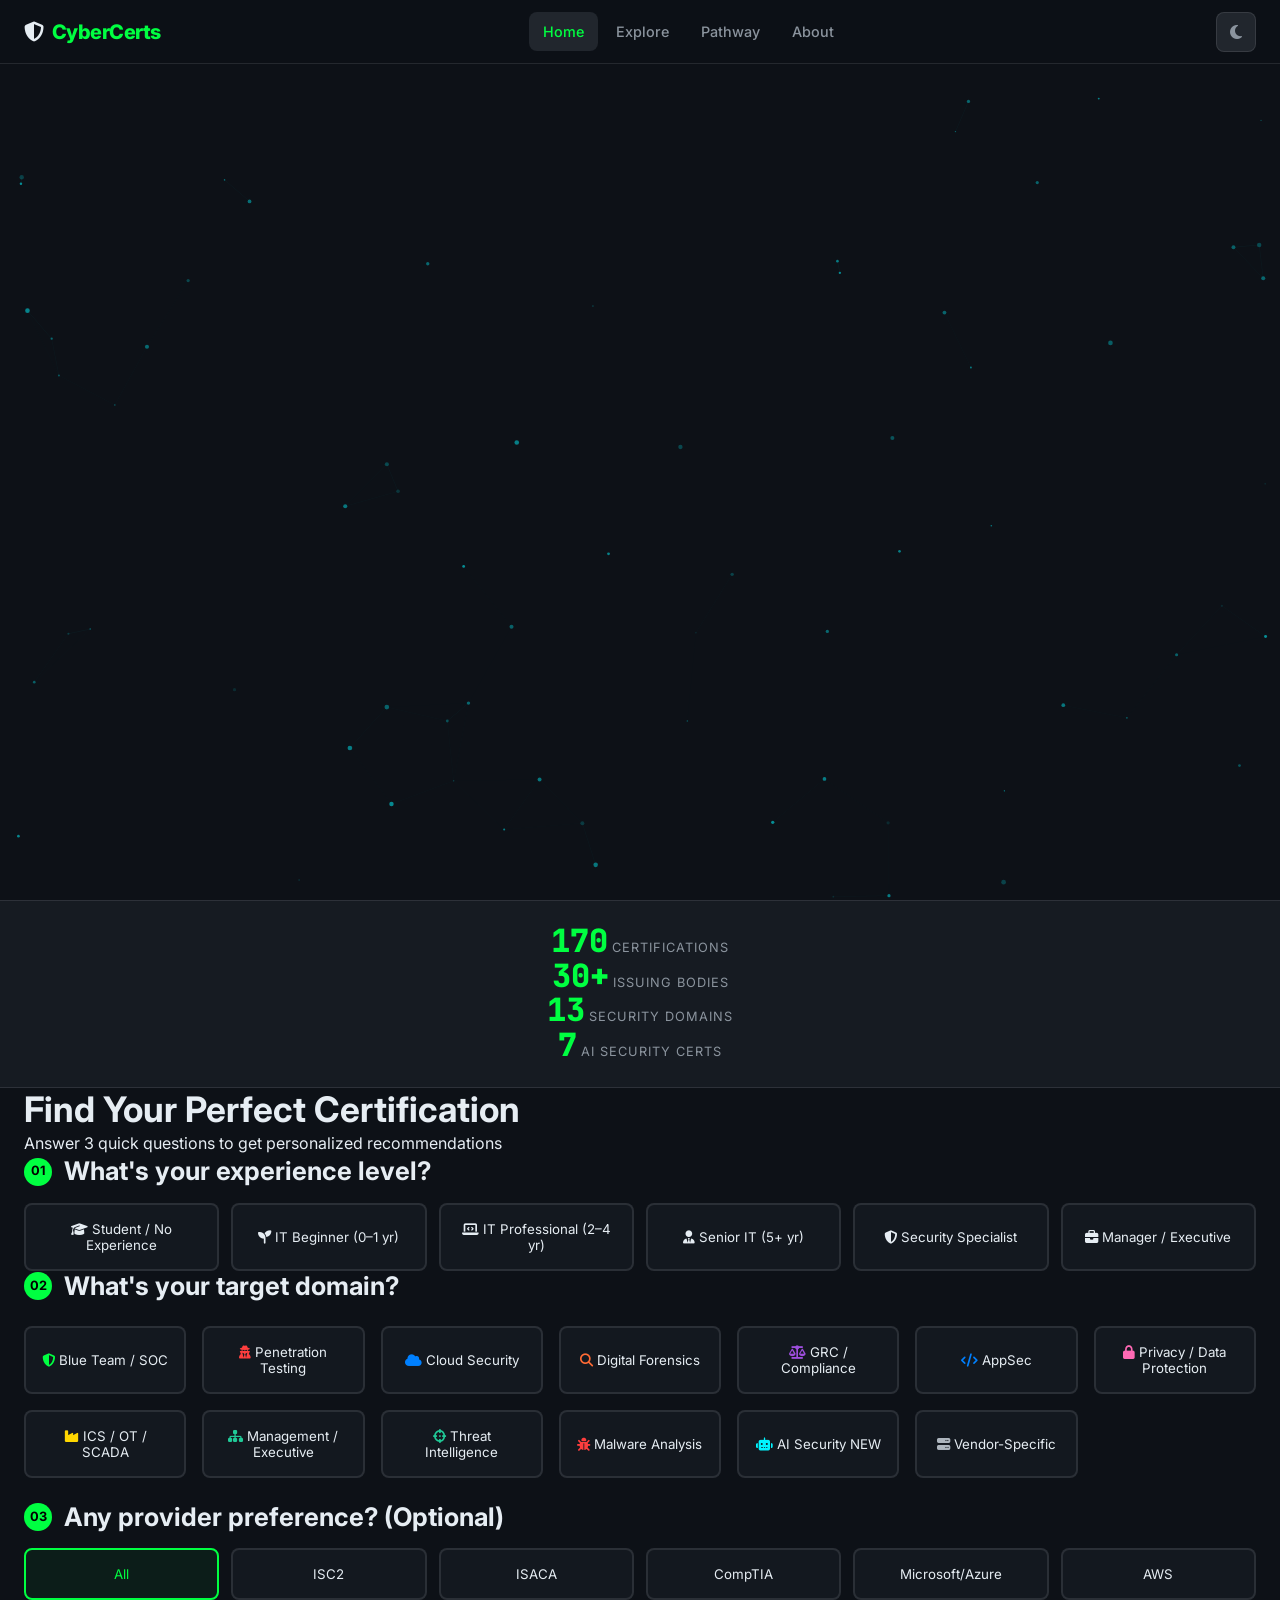
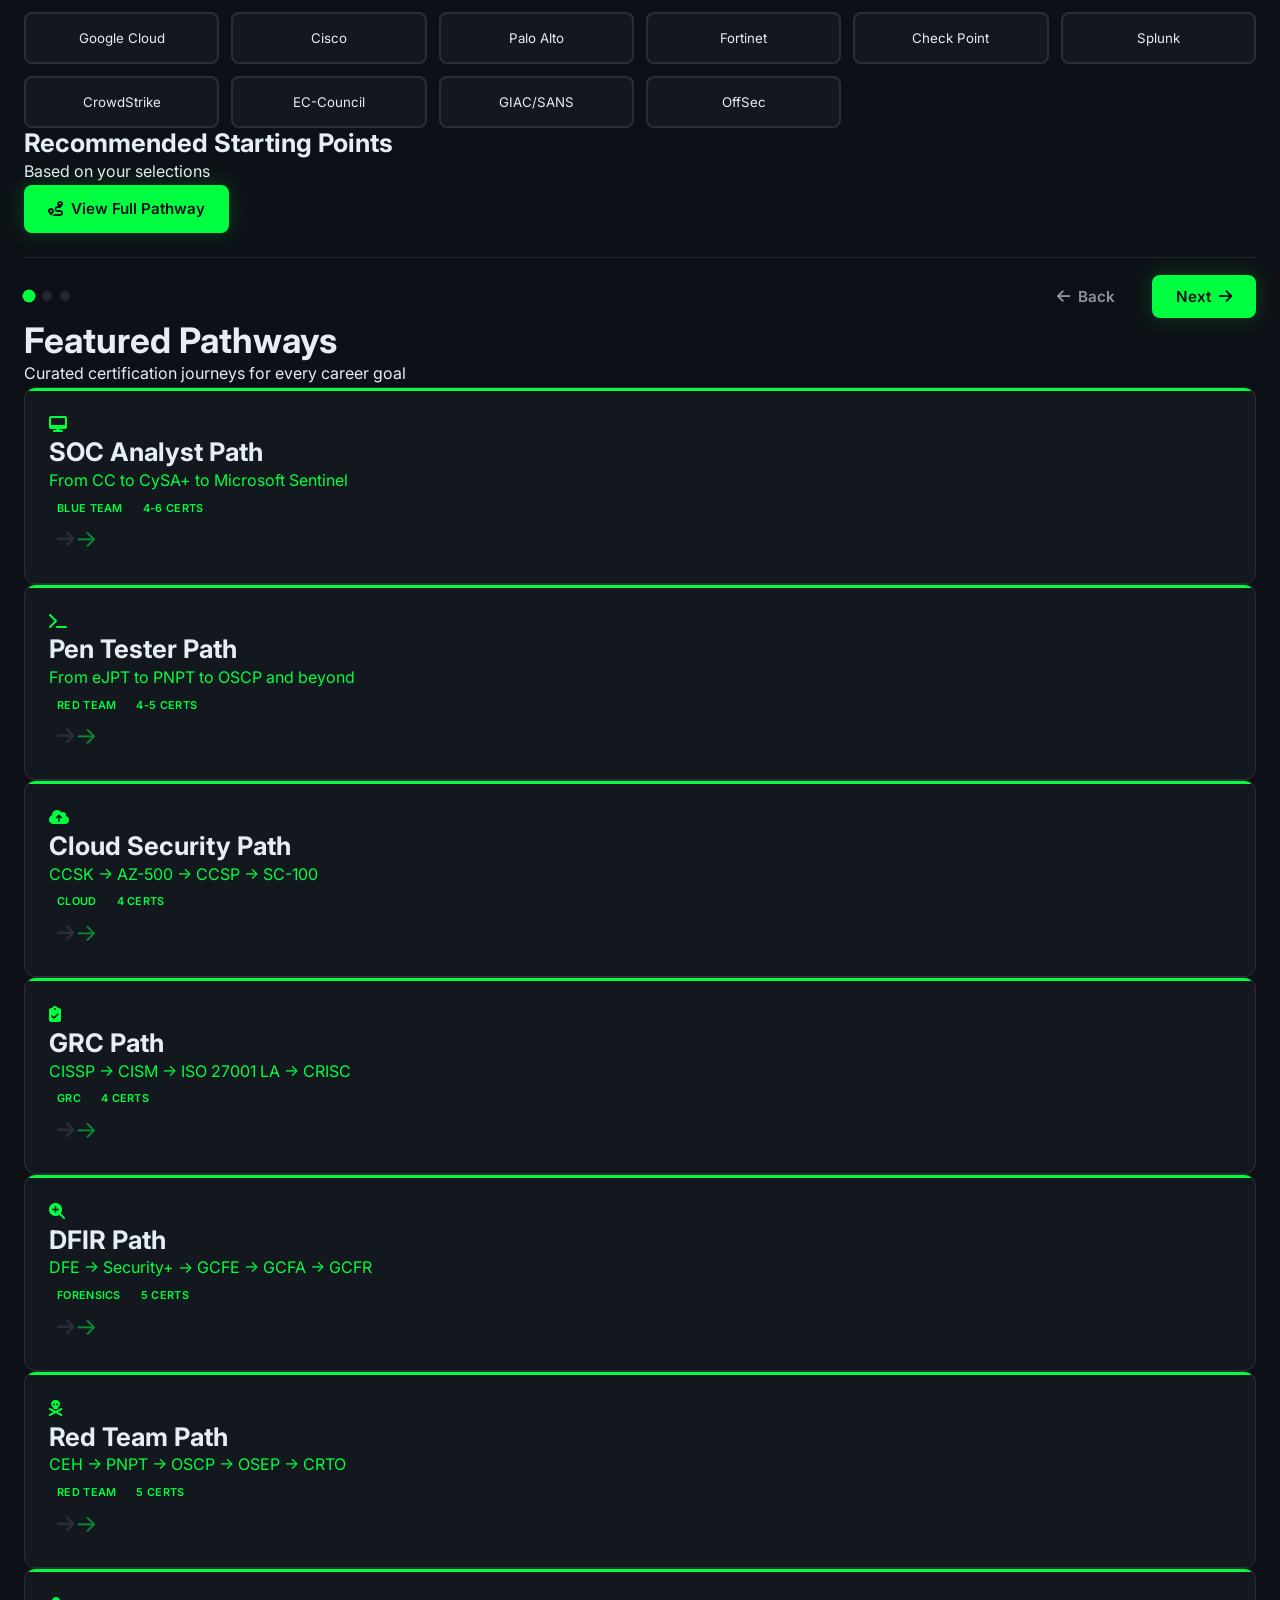
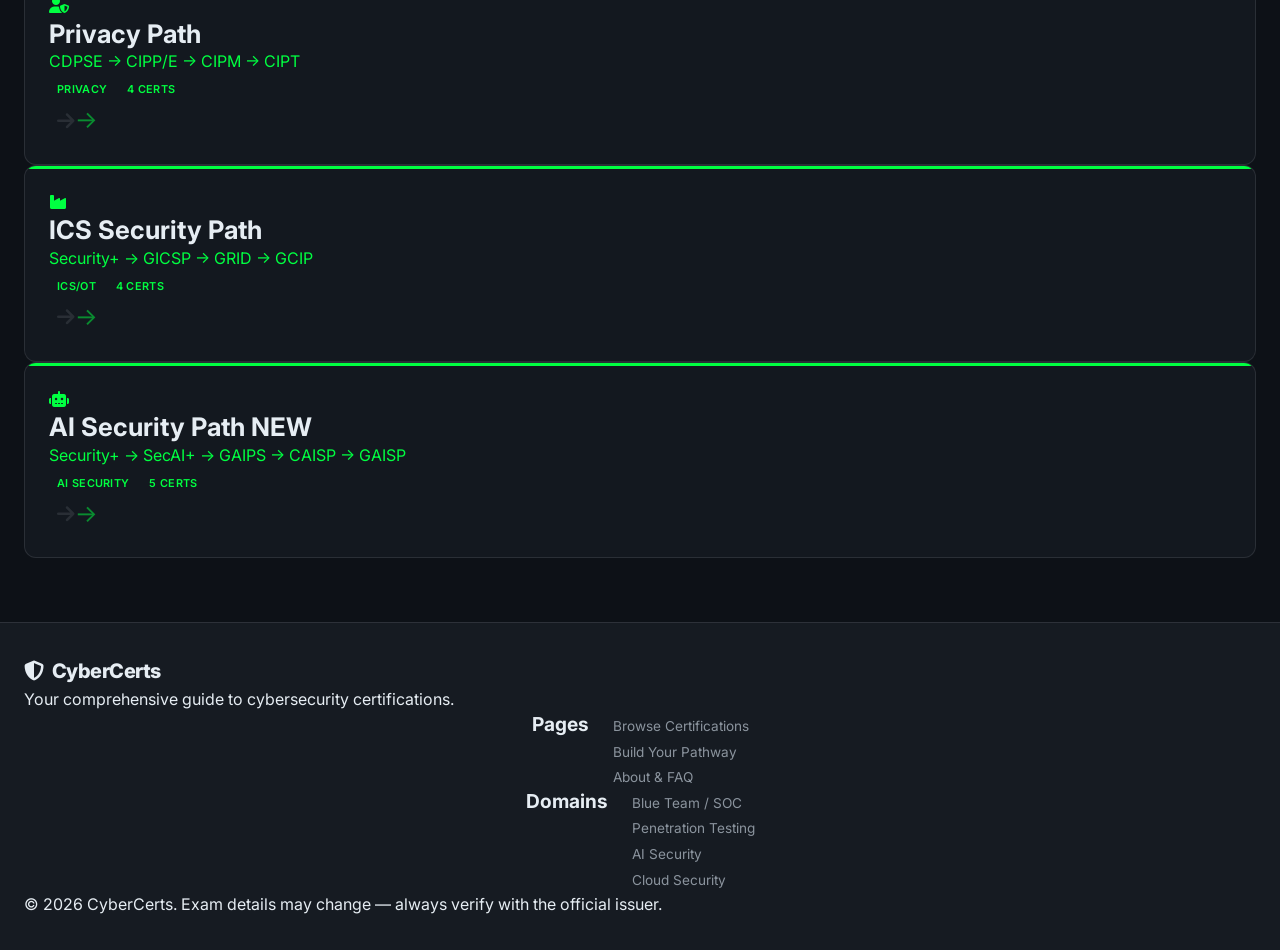
==== commit 3b07b737: "Fix hero blank, filter stacking, step dots, and mobile layout - Remove reveal class from hero-conten" ====
--- a/index.html
+++ b/index.html
@@ -35,7 +35,7 @@
   <!-- Hero Section with particle canvas -->
   <section class="hero" id="hero">
     <canvas id="particles-canvas" aria-hidden="true"></canvas>
-    <div class="hero-content reveal">
+    <div class="hero-content">
       <div class="hero-badge">
         <i class="fas fa-certificate" aria-hidden="true"></i>
         <span>AI Security Certs Now Included</span>
--- a/css/styles.css
+++ b/css/styles.css
@@ -238,7 +238,8 @@
   background: rgba(240, 244, 248, 0.9);
 }
 
-.navbar-inner {
+.navbar-inner,
+.nav-container {
   display: flex;
   align-items: center;
   justify-content: space-between;
@@ -268,13 +269,39 @@
   color: var(--accent-primary);
 }
 
-.nav-links {
-  display: flex;
+/* nav-menu hidden by default (mobile-first); desktop shows via @media below */
+.nav-links,
+.nav-menu {
+  display: none;
   align-items: center;
   gap: 0.25rem;
-}
-
-.nav-links a {
+  list-style: none;
+  margin: 0;
+  padding: 0;
+}
+
+/* Desktop: show nav inline */
+@media (min-width: 769px) {
+  .nav-links,
+  .nav-menu {
+    display: flex;
+    position: static !important;
+    background: transparent !important;
+    border: none !important;
+    box-shadow: none !important;
+    padding: 0 !important;
+    flex-direction: row !important;
+    z-index: auto !important;
+    width: auto !important;
+    top: auto !important;
+    left: auto !important;
+    right: auto !important;
+  }
+  .hamburger { display: none !important; }
+}
+
+.nav-links a,
+.nav-menu .nav-link {
   color: var(--text-secondary);
   text-decoration: none;
   padding: 0.5rem 0.875rem;
@@ -282,15 +309,19 @@
   font-weight: 500;
   font-size: 0.9rem;
   transition: all var(--transition-fast);
+  display: block;
 }
 
 .nav-links a:hover,
-.nav-links a.active {
+.nav-links a.active,
+.nav-menu .nav-link:hover,
+.nav-menu .nav-link.active {
   color: var(--text-primary);
   background: var(--bg-tertiary);
 }
 
-.nav-links a.active {
+.nav-links a.active,
+.nav-menu .nav-link.active {
   color: var(--accent-primary);
 }
 
@@ -2022,8 +2053,38 @@
 }
 
 @media (max-width: 768px) {
-  .nav-links { display: none; }
-  .hamburger { display: flex; }
+  /* Mobile nav dropdown */
+  .nav-links.open,
+  .nav-menu.open {
+    display: flex !important;
+    position: fixed;
+    top: var(--nav-height);
+    left: 0;
+    right: 0;
+    background: var(--bg-secondary);
+    flex-direction: column;
+    padding: 1rem 1.5rem;
+    border-bottom: 1px solid var(--border-color);
+    z-index: 998;
+    gap: 0.25rem;
+    box-shadow: 0 8px 32px rgba(0,0,0,0.4);
+  }
+  .nav-menu li { list-style: none; }
+  .nav-menu .nav-link {
+    padding: 0.875rem 1rem;
+    font-size: 1rem;
+    border: 1px solid var(--border-color);
+    border-radius: var(--border-radius);
+    background: var(--bg-tertiary);
+    margin-bottom: 0.25rem;
+    display: block;
+  }
+  .nav-menu .nav-link:hover,
+  .nav-menu .nav-link.active {
+    border-color: var(--accent-primary);
+    color: var(--accent-primary);
+  }
+  .hamburger { display: flex !important; }
   .mobile-nav { display: flex; }
 
   .grid-2,
@@ -2103,7 +2164,7 @@
 }
 
 /* ========== ABOUT PAGE ========== */
-.about-page { padding: 6rem 0 4rem; min-height: 100vh; }
+.about-page, .about-main { padding: 6rem 0 4rem; min-height: 100vh; }
 .about-hero { text-align: center; margin-bottom: 3rem; }
 .about-hero h1 { font-size: clamp(2rem,5vw,3.5rem); margin-bottom: 1rem; }
 .about-lead { font-size: 1.2rem; color: var(--text-secondary); max-width: 600px; margin: 0 auto; }
@@ -2230,10 +2291,13 @@
 .compare-modal th { color: var(--accent-cyan); }
 
 /* ========== EXPLORE PAGE ========== */
-.explore-page { padding: 6rem 0 4rem; min-height: 100vh; }
+.explore-page, .explore-main { padding: 6rem 0 4rem; min-height: 100vh; }
 .filter-bar { display: flex; flex-wrap: wrap; gap: 1rem; padding: 1.5rem; background: var(--card-bg); border: 1px solid var(--border-color); border-radius: 12px; margin-bottom: 2rem; align-items: center; }
-.filter-bar input, .filter-bar select { background: var(--bg-primary); border: 1px solid var(--border-color); border-radius: 8px; padding: 0.6rem 1rem; color: var(--text-primary); font-size: 0.9rem; }
-.filter-bar input { flex: 1; min-width: 200px; }
+.filter-bar input, .filter-bar select { background: var(--bg-primary); border: 1px solid var(--border-color); border-radius: 8px; padding: 0.6rem 1rem; color: var(--text-primary); font-size: 0.9rem; flex: 1; min-width: 140px; }
+.filter-bar input { min-width: 200px; }
+.search-input-wrap { display: flex; align-items: center; gap: 0.5rem; background: var(--bg-primary); border: 1px solid var(--border-color); border-radius: 8px; padding: 0.6rem 1rem; flex: 2; min-width: 200px; }
+.search-input-wrap i { color: var(--text-muted); flex-shrink: 0; }
+.search-input-wrap input { border: none; background: transparent; padding: 0; flex: 1; min-width: 0; outline: none; color: var(--text-primary); font-size: 0.9rem; }
 .cert-count { font-size: 0.9rem; color: var(--text-secondary); margin-bottom: 1rem; }
 .certs-grid { display: grid; grid-template-columns: repeat(auto-fill,minmax(300px,1fr)); gap: 1.5rem; }
 .no-results { text-align: center; padding: 3rem; color: var(--text-secondary); }
@@ -2243,3 +2307,148 @@
   .pathway-node { width: 140px; }
   .cert-side-panel { width: 100%; right: -100%; }
 }
+
+/* ========== PATHWAY PAGE (new structure) ========== */
+.pathway-main { padding: 6rem 0 4rem; min-height: 100vh; }
+.wizard-card { background: var(--bg-card); border: 1px solid var(--border-color); border-radius: var(--border-radius-lg); padding: 2rem; margin-bottom: 2rem; }
+.wizard-steps { display: flex; gap: 1rem; margin-bottom: 2rem; border-bottom: 1px solid var(--border-color); padding-bottom: 1rem; }
+.wizard-step { display: flex; align-items: center; gap: 0.5rem; opacity: 0.4; transition: opacity 0.2s; }
+.wizard-step.active { opacity: 1; }
+.wizard-step.completed { opacity: 0.7; }
+.wizard-step-num { width: 28px; height: 28px; border-radius: 50%; background: var(--bg-tertiary); border: 2px solid var(--border-color); display: flex; align-items: center; justify-content: center; font-size: 0.8rem; font-weight: 700; }
+.wizard-step.active .wizard-step-num { background: var(--accent-primary); border-color: var(--accent-primary); color: #000; }
+.wizard-step-label { font-size: 0.85rem; font-weight: 500; }
+.wizard-panel { display: none; }
+.wizard-panel.active { display: block; }
+.wizard-panel h3 { margin-bottom: 1.5rem; }
+.wizard-footer { display: flex; justify-content: space-between; margin-top: 2rem; padding-top: 1.5rem; border-top: 1px solid var(--border-color); }
+.pathway-display { margin-top: 2rem; }
+.pathway-display-header { display: flex; align-items: center; justify-content: space-between; margin-bottom: 2rem; flex-wrap: wrap; gap: 1rem; }
+.pathway-display-actions { display: flex; gap: 0.5rem; }
+.pathway-level-group { margin-bottom: 1.5rem; }
+.pathway-level-label { font-size: 0.8rem; font-weight: 700; text-transform: uppercase; letter-spacing: 1px; color: var(--level-accent, var(--text-secondary)); margin-bottom: 0.75rem; }
+.pathway-nodes-row { display: flex; flex-wrap: wrap; gap: 1rem; }
+.pathway-node-card { position: relative; border-color: var(--node-accent, var(--border-color)); }
+.pathway-node-code { font-family: var(--font-mono); font-size: 0.75rem; font-weight: 700; color: var(--node-accent, var(--accent-primary)); margin-bottom: 0.25rem; }
+.pathway-node-name { font-size: 0.8rem; line-height: 1.3; margin-bottom: 0.5rem; }
+.pathway-node-issuer { font-size: 0.7rem; color: var(--text-muted); margin-bottom: 0.5rem; }
+.pathway-node-check { position: absolute; bottom: 0.5rem; right: 0.5rem; background: transparent; border: 1px solid var(--border-color); border-radius: 50%; width: 22px; height: 22px; font-size: 0.75rem; line-height: 1; cursor: pointer; color: var(--text-secondary); display: flex; align-items: center; justify-content: center; }
+.pathway-node-check.done { background: #22c55e; border-color: #22c55e; color: #000; }
+.pathway-level-arrow { text-align: center; color: var(--text-muted); margin: 0.5rem 0; font-size: 1.2rem; }
+.pathway-progress-bar-wrap { background: var(--border-color); border-radius: 6px; height: 8px; margin: 1.5rem 0 0.5rem; }
+.pathway-progress-bar { height: 8px; border-radius: 6px; transition: width 0.4s; }
+.pathway-progress-text { font-size: 0.85rem; color: var(--text-secondary); margin-bottom: 1.5rem; }
+.cert-panel { position: fixed; right: 0; top: var(--nav-height); width: min(380px, 100%); height: calc(100vh - var(--nav-height)); background: var(--bg-secondary); border-left: 1px solid var(--border-color); z-index: 500; overflow-y: auto; padding: 2rem; box-shadow: -4px 0 24px rgba(0,0,0,0.4); }
+.cert-panel-close { position: absolute; top: 1rem; right: 1rem; background: var(--bg-tertiary); border: 1px solid var(--border-color); border-radius: var(--border-radius); padding: 0.4rem 0.75rem; cursor: pointer; color: var(--text-primary); }
+.cert-panel-header { margin-bottom: 0.5rem; }
+.progress-dashboard { margin-bottom: 2rem; }
+.progress-dashboard h2 { font-size: 1.3rem; margin-bottom: 0.25rem; }
+.progress-dashboard p { color: var(--text-secondary); margin-bottom: 1.5rem; font-size: 0.9rem; }
+.progress-tracker-item { margin-bottom: 1rem; }
+
+/* ========== CERT DETAIL PAGE (new structure) ========== */
+.cert-detail-main { padding: 6rem 0 4rem; min-height: 100vh; }
+.cert-detail-content {}
+.cert-detail-header { background: var(--bg-card); border: 1px solid var(--border-color); border-radius: var(--border-radius-lg); padding: 2rem; margin-bottom: 2rem; display: flex; flex-wrap: wrap; gap: 2rem; justify-content: space-between; }
+.cert-header-left { flex: 1; min-width: 250px; }
+.cert-header-right {}
+.cert-header-meta { display: flex; flex-wrap: wrap; gap: 0.5rem; align-items: center; margin-bottom: 0.75rem; }
+.cert-header-left h1 { font-size: clamp(1.3rem, 3vw, 2rem); margin: 0.5rem 0; }
+.cert-domain-tags { display: flex; flex-wrap: wrap; gap: 0.4rem; margin-top: 0.75rem; }
+.cert-quick-stats { display: grid; grid-template-columns: repeat(3, 1fr); gap: 1rem; }
+.quick-stat { text-align: center; background: var(--bg-tertiary); border-radius: var(--border-radius); padding: 1rem 0.75rem; }
+.quick-stat-value { display: block; font-size: 1.1rem; font-weight: 700; color: var(--accent-primary); }
+.quick-stat-label { font-size: 0.72rem; color: var(--text-secondary); text-transform: uppercase; letter-spacing: 0.5px; margin-top: 0.25rem; display: block; }
+.cert-tabs { display: flex; flex-wrap: wrap; gap: 0.25rem; border-bottom: 1px solid var(--border-color); margin-bottom: 1.5rem; }
+.cert-tab { background: transparent; border: none; padding: 0.75rem 1rem; cursor: pointer; color: var(--text-secondary); border-bottom: 2px solid transparent; font-size: 0.9rem; font-weight: 500; transition: all 0.2s; }
+.cert-tab:hover { color: var(--text-primary); }
+.cert-tab.active { color: var(--accent-primary); border-bottom-color: var(--accent-primary); }
+.tab-panel { display: none; }
+.tab-panel.active { display: block; }
+.tab-two-col { display: grid; grid-template-columns: 1fr 1fr; gap: 2rem; }
+.tab-two-col h3 { font-size: 1rem; color: var(--accent-primary); margin: 0 0 0.5rem; }
+.tab-two-col p { color: var(--text-secondary); line-height: 1.7; font-size: 0.9rem; }
+.skill-item { margin-bottom: 1rem; }
+.skill-item-header { display: flex; justify-content: space-between; margin-bottom: 0.4rem; font-size: 0.9rem; }
+.skill-name { color: var(--text-primary); }
+.skill-pct { color: var(--text-secondary); font-family: var(--font-mono); }
+.skill-bar-bg { background: var(--border-color); border-radius: 4px; height: 8px; }
+.skill-bar-fill { height: 8px; border-radius: 4px; transition: width 0.5s; }
+.exam-details-grid { display: grid; grid-template-columns: repeat(auto-fill, minmax(200px, 1fr)); gap: 1rem; }
+.exam-stat-card { background: var(--bg-card); border: 1px solid var(--border-color); border-radius: var(--border-radius); padding: 1.25rem; }
+.exam-stat-label { font-size: 0.75rem; color: var(--text-secondary); text-transform: uppercase; letter-spacing: 0.5px; margin-bottom: 0.5rem; }
+.exam-stat-value { font-size: 1rem; font-weight: 600; }
+.career-roles { display: flex; flex-wrap: wrap; gap: 0.5rem; margin-bottom: 1.5rem; }
+.role-chip { background: var(--bg-tertiary); border: 1px solid var(--border-color); border-radius: 20px; padding: 0.35rem 0.875rem; font-size: 0.85rem; }
+.salary-amount { font-size: 1.75rem; font-weight: 800; }
+.resources-list { display: grid; grid-template-columns: repeat(auto-fill, minmax(240px, 1fr)); gap: 1rem; }
+.resource-card { background: var(--bg-card); border: 1px solid var(--border-color); border-radius: var(--border-radius); padding: 1.25rem; }
+.resource-type-badge { font-size: 0.7rem; font-weight: 700; letter-spacing: 1px; color: var(--accent-primary); margin-bottom: 0.5rem; }
+.resource-title { font-size: 0.95rem; margin-bottom: 1rem; line-height: 1.4; }
+.next-certs-grid { display: grid; grid-template-columns: repeat(auto-fill, minmax(250px, 1fr)); gap: 1rem; }
+.breadcrumb ol { display: flex; list-style: none; gap: 0.5rem; padding: 0; font-size: 0.85rem; color: var(--text-secondary); margin-bottom: 1.5rem; }
+.breadcrumb ol li + li::before { content: '/'; margin-right: 0.5rem; }
+.breadcrumb a { color: var(--accent-primary); text-decoration: none; }
+.loading-state { text-align: center; padding: 4rem 2rem; }
+.loading-state i { font-size: 2rem; color: var(--accent-primary); margin-bottom: 1rem; }
+.error-state { text-align: center; padding: 4rem 2rem; }
+.error-state i { font-size: 3rem; color: var(--color-advanced); margin-bottom: 1rem; }
+#progressCheck { margin-right: 0.5rem; }
+.ai-security-badge { background: rgba(0,245,255,0.1); color: #00f5ff; border: 1px solid rgba(0,245,255,0.3); border-radius: 100px; padding: 0.2rem 0.6rem; font-size: 0.7rem; font-weight: 700; }
+
+/* ========== FINDER NAV & STEP DOTS ========== */
+.finder-nav {
+  display: flex;
+  align-items: center;
+  justify-content: space-between;
+  margin-top: 1.5rem;
+  padding-top: 1rem;
+  border-top: 1px solid var(--border-color);
+  flex-wrap: wrap;
+  gap: 0.75rem;
+}
+.step-indicators {
+  display: flex;
+  gap: 0.5rem;
+  align-items: center;
+}
+.step-dot {
+  width: 10px;
+  height: 10px;
+  border-radius: 50%;
+  background: var(--border-color);
+  border: none;
+  padding: 0;
+  cursor: pointer;
+  transition: background 0.2s, transform 0.2s;
+}
+.step-dot.active {
+  background: var(--accent-primary);
+  transform: scale(1.3);
+}
+.step-dot.completed {
+  background: var(--accent-cyan);
+}
+.step-nav-btns {
+  display: flex;
+  gap: 0.75rem;
+  align-items: center;
+}
+.results-meta {
+  display: flex;
+  align-items: center;
+  justify-content: space-between;
+  margin-bottom: 1rem;
+  flex-wrap: wrap;
+  gap: 0.5rem;
+}
+
+/* About page responsive */
+@media (max-width: 768px) {
+  .tab-two-col { grid-template-columns: 1fr; }
+  .cert-quick-stats { grid-template-columns: 1fr 1fr; }
+  .cert-detail-header { flex-direction: column; }
+  .pathway-node-card { width: calc(50% - 0.5rem); min-width: 130px; }
+  .filter-bar select { flex: 1 1 calc(50% - 0.5rem); min-width: 0; }
+  .certs-grid { grid-template-columns: 1fr; }
+}
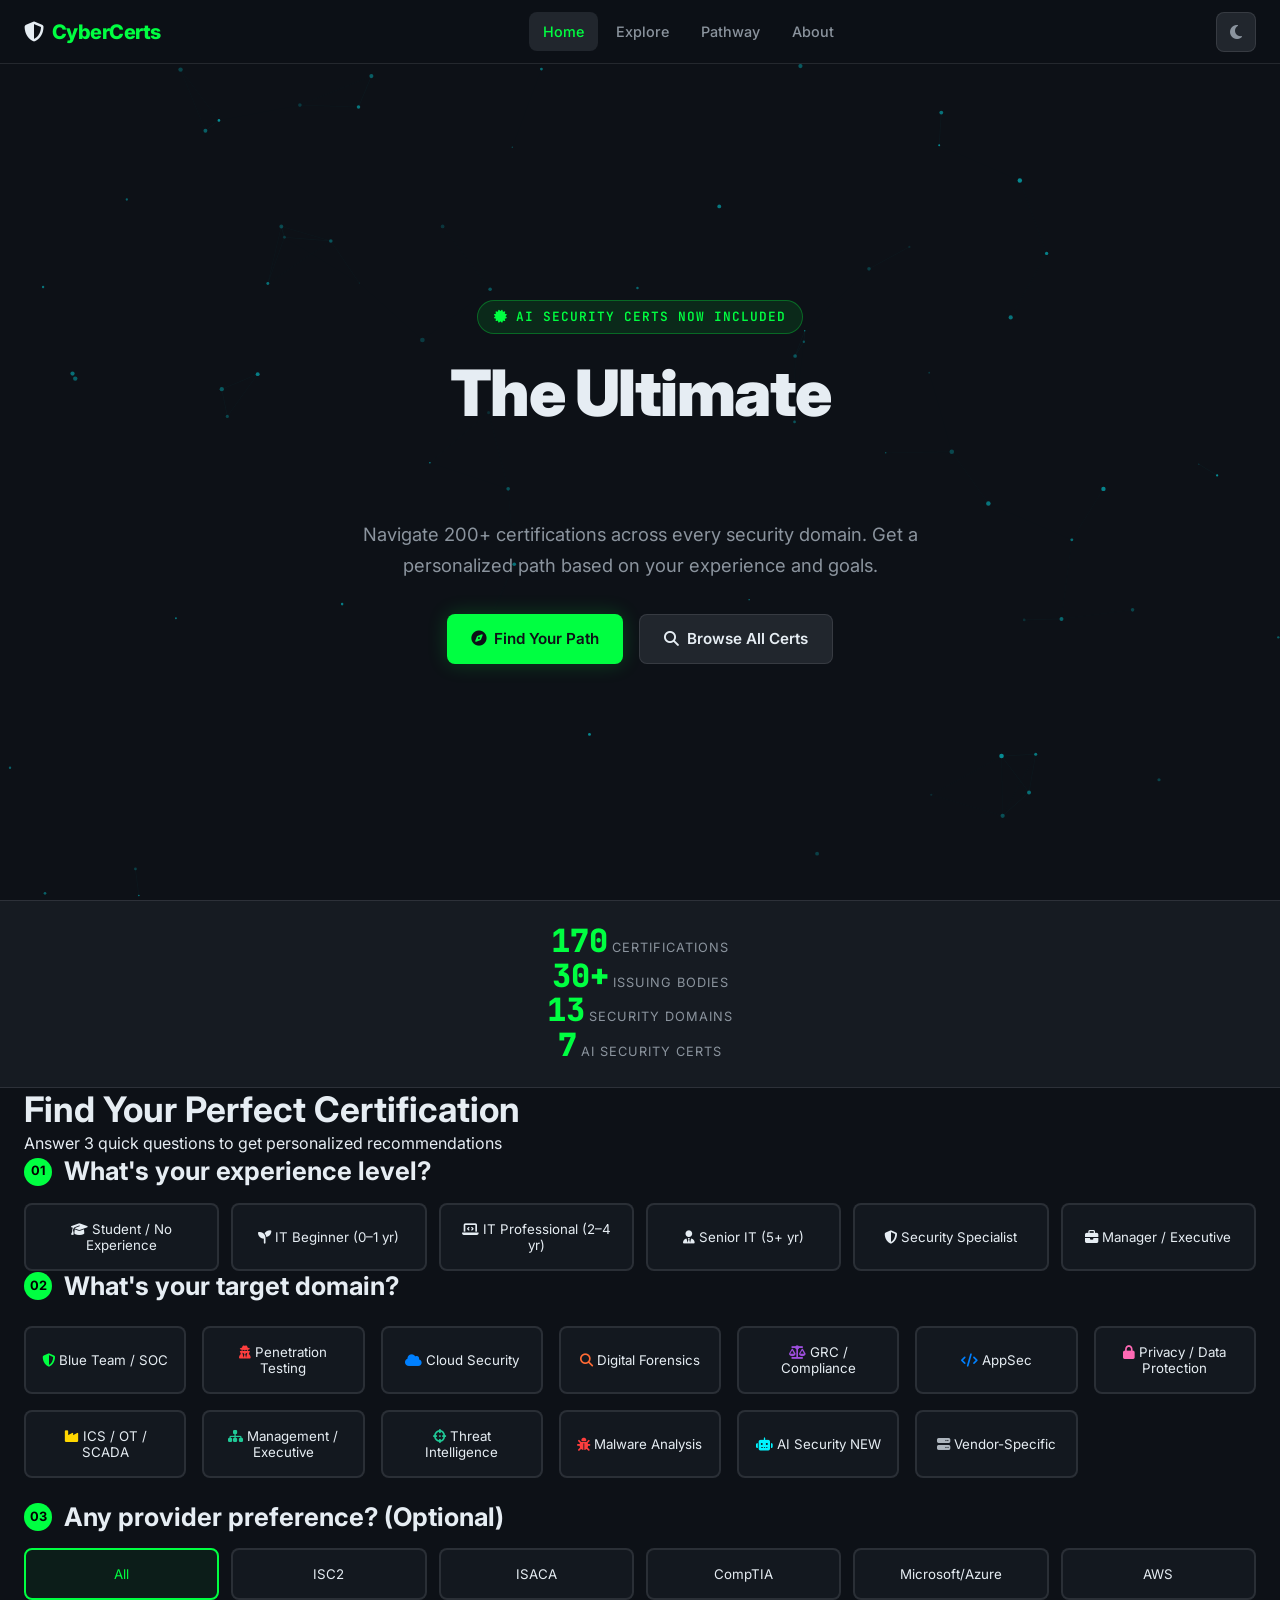
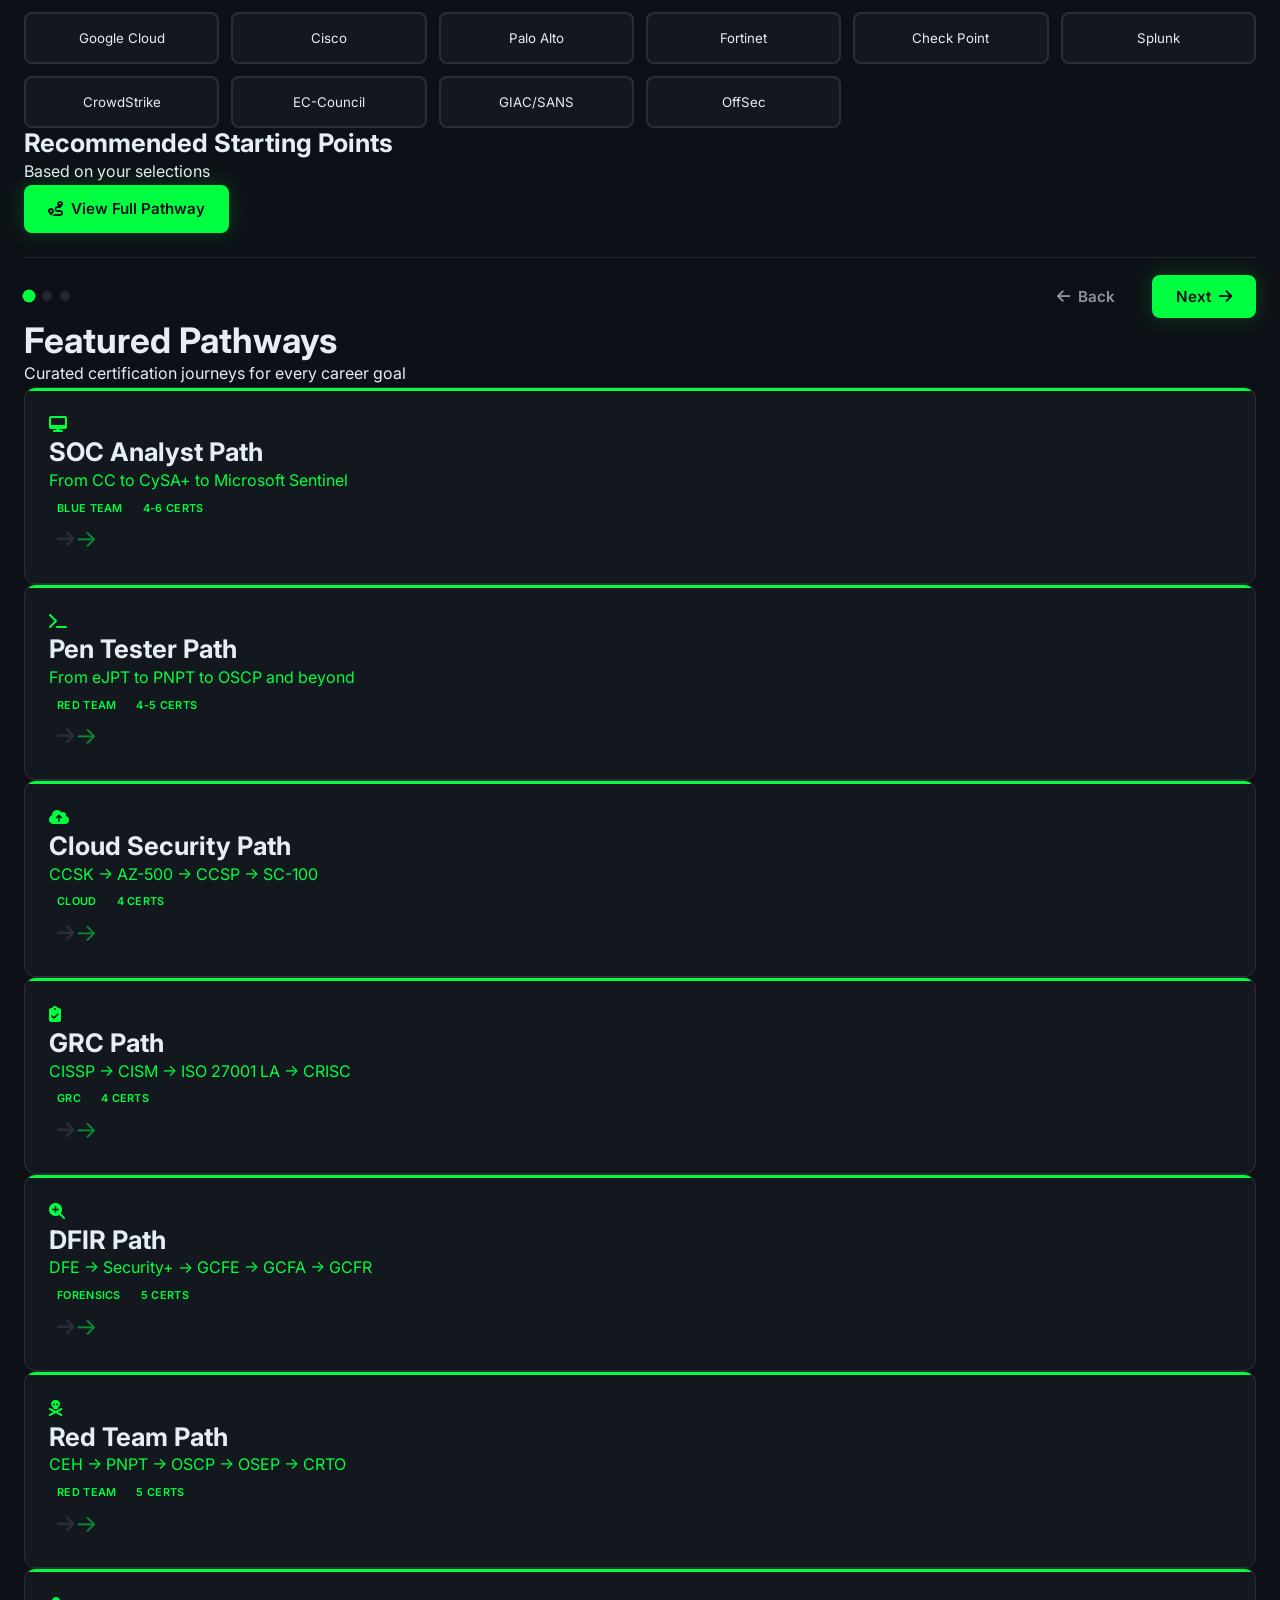
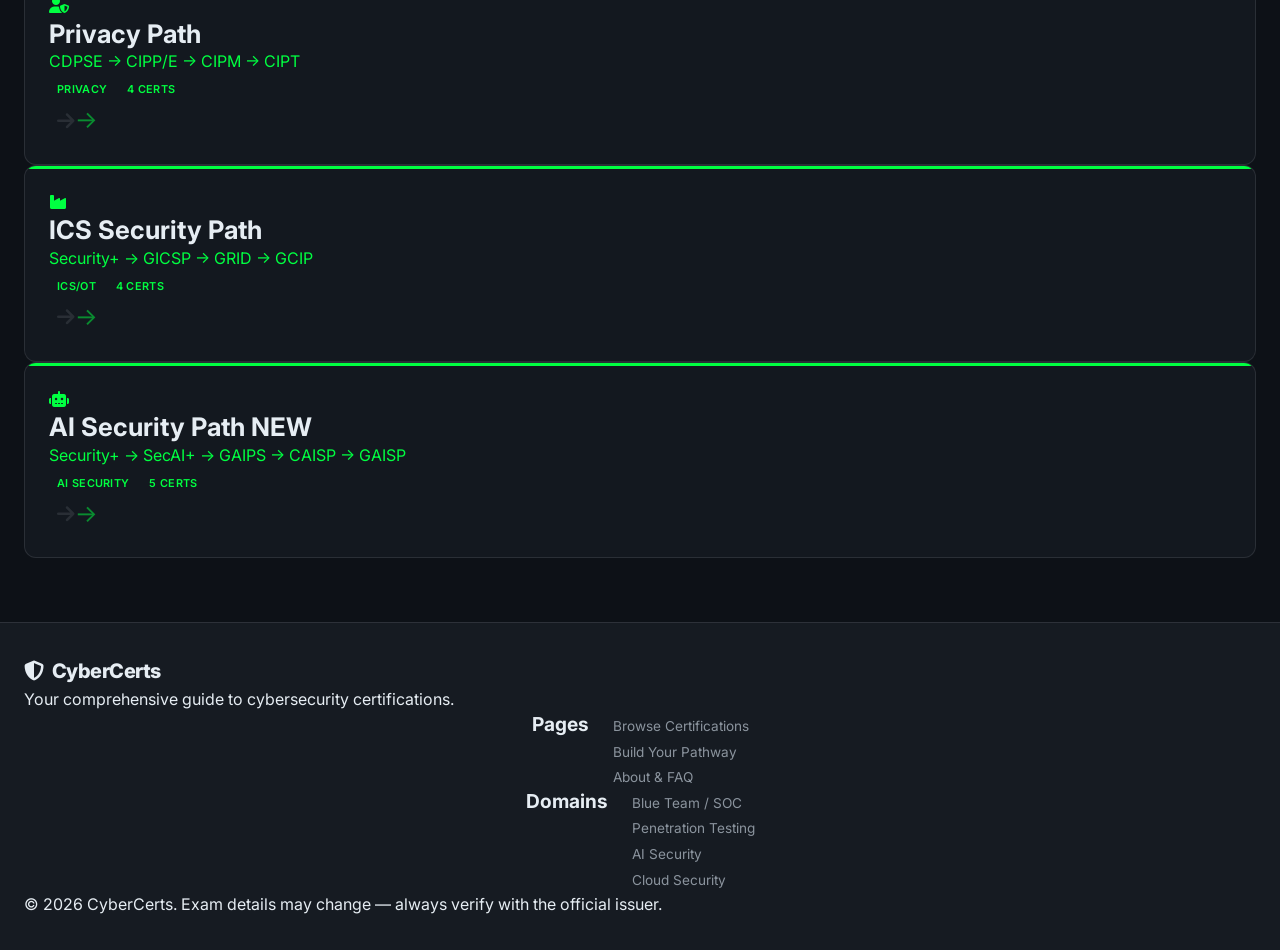
==== commit c4bcc69a: "Update hero title to "The Ultimate Certification Roadmap" https://claude.ai/code/session_01Mds21R6Ud" ====
--- a/index.html
+++ b/index.html
@@ -40,7 +40,7 @@
         <i class="fas fa-certificate" aria-hidden="true"></i>
         <span>AI Security Certs Now Included</span>
       </div>
-      <h1 class="hero-title">Your Cybersecurity<br><span class="gradient-text">Certification Roadmap</span></h1>
+      <h1 class="hero-title">The Ultimate<br><span class="gradient-text">Certification Roadmap</span></h1>
       <p class="hero-subtitle">Navigate 200+ certifications across every security domain. Get a personalized path based on your experience and goals.</p>
       <div class="hero-cta">
         <a href="#finder" class="btn btn-primary" aria-label="Find your certification path">
--- a/css/styles.css
+++ b/css/styles.css
@@ -436,8 +436,19 @@
   min-height: calc(100vh - var(--nav-height));
   display: flex;
   align-items: center;
+  justify-content: center;
   overflow: hidden;
   background: var(--bg-primary);
+}
+/* Canvas must not participate in flex layout */
+.hero > canvas {
+  position: absolute !important;
+  inset: 0;
+  pointer-events: none;
+  z-index: 0;
+  flex: none;
+  width: 100% !important;
+  height: 100% !important;
 }
 
 .hero-bg {
@@ -448,10 +459,13 @@
 }
 
 /* Particle canvas */
-#particle-canvas {
+#particle-canvas,
+#particles-canvas {
   position: absolute;
   inset: 0;
   pointer-events: none;
+  z-index: 0;
+  flex: none;
 }
 
 /* Grid overlay */
@@ -502,6 +516,13 @@
 .light-mode .hero-badge {
   background: rgba(5,150,105,0.1);
   border-color: rgba(5,150,105,0.3);
+}
+
+.gradient-text {
+  background: linear-gradient(135deg, var(--accent-primary) 0%, var(--accent-cyan) 100%);
+  -webkit-background-clip: text;
+  -webkit-text-fill-color: transparent;
+  background-clip: text;
 }
 
 .hero-title {
@@ -2111,7 +2132,8 @@
   }
 
   .filter-bar {
-    flex-direction: column;
+    flex-wrap: wrap;
+    gap: 0.5rem;
   }
 
   .filter-group {
@@ -2415,12 +2437,21 @@
 .step-dot {
   width: 10px;
   height: 10px;
+  min-width: 10px;
   border-radius: 50%;
   background: var(--border-color);
   border: none;
   padding: 0;
   cursor: pointer;
   transition: background 0.2s, transform 0.2s;
+  -webkit-appearance: none;
+  appearance: none;
+  display: block;
+  overflow: hidden;
+  font-size: 0;
+  line-height: 0;
+  color: transparent;
+  flex-shrink: 0;
 }
 .step-dot.active {
   background: var(--accent-primary);
@@ -2433,6 +2464,8 @@
   display: flex;
   gap: 0.75rem;
   align-items: center;
+  flex-wrap: nowrap;
+  margin-left: auto;
 }
 .results-meta {
   display: flex;
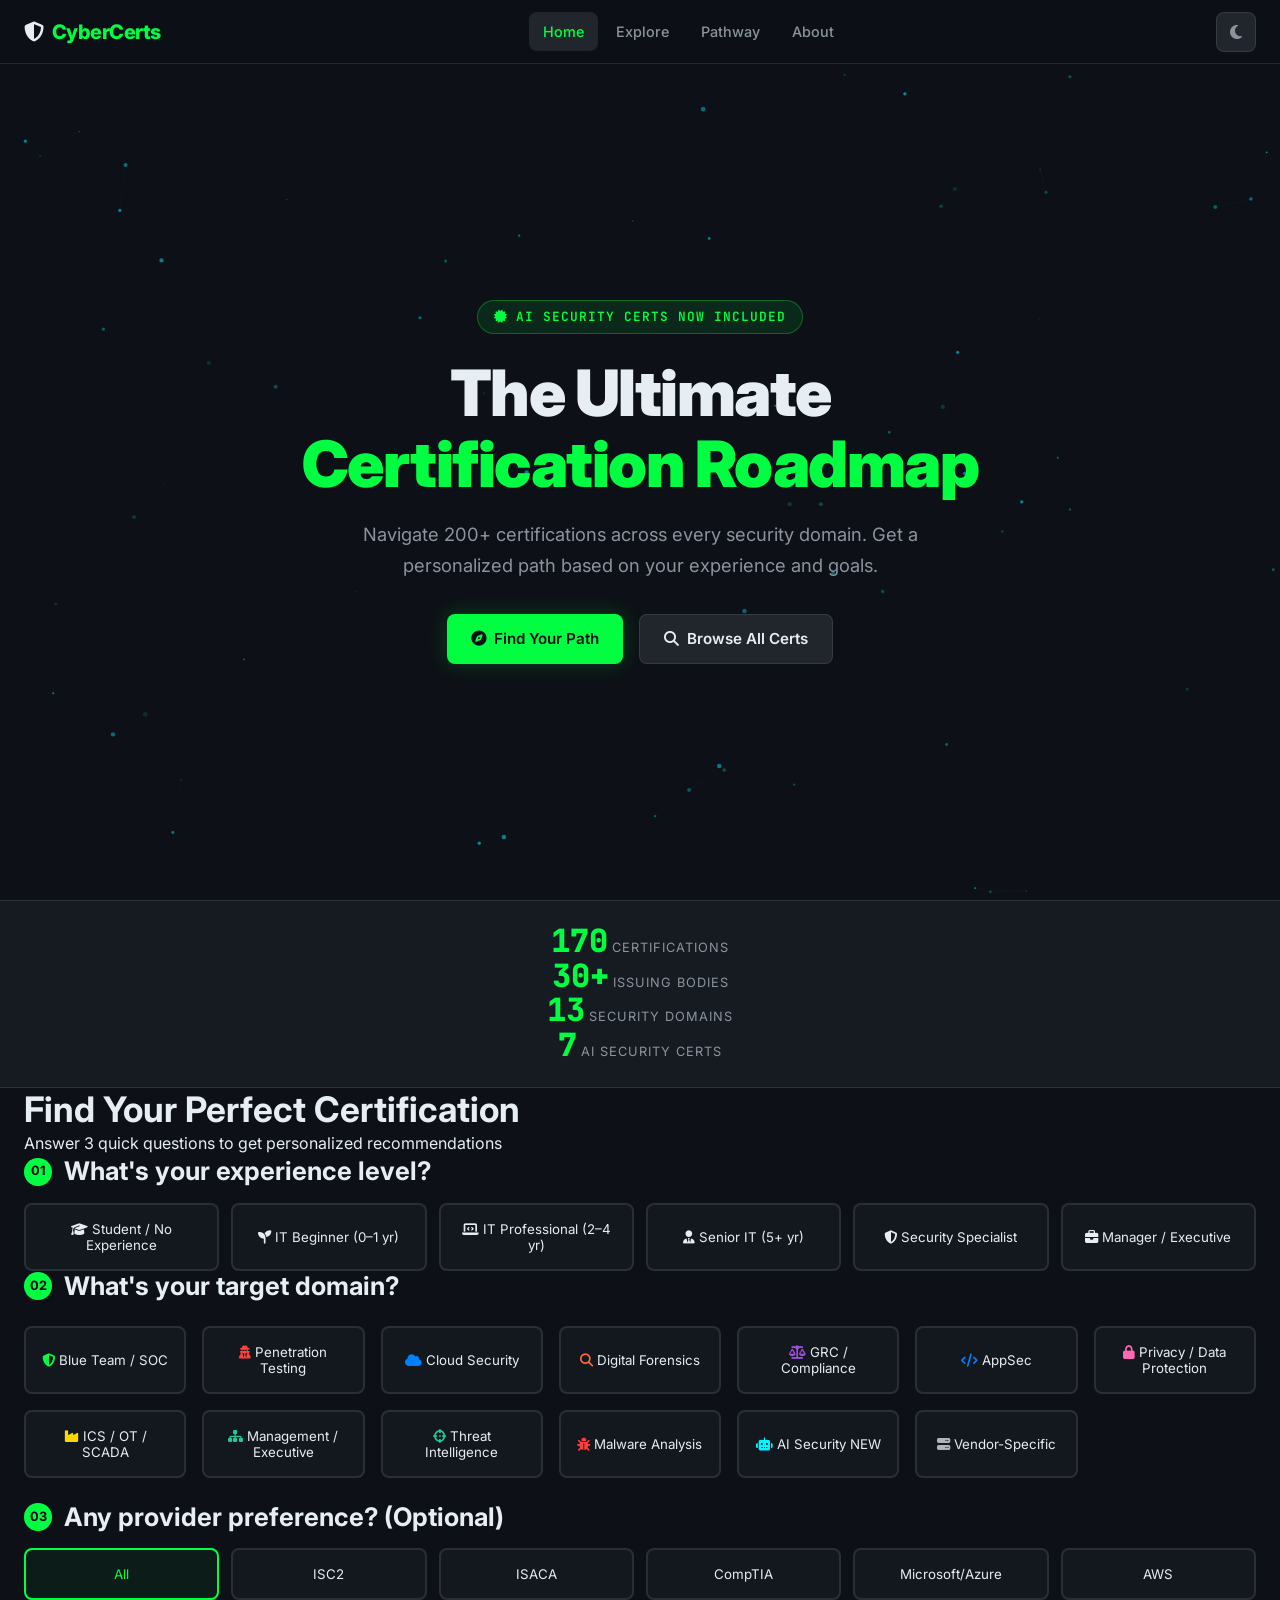
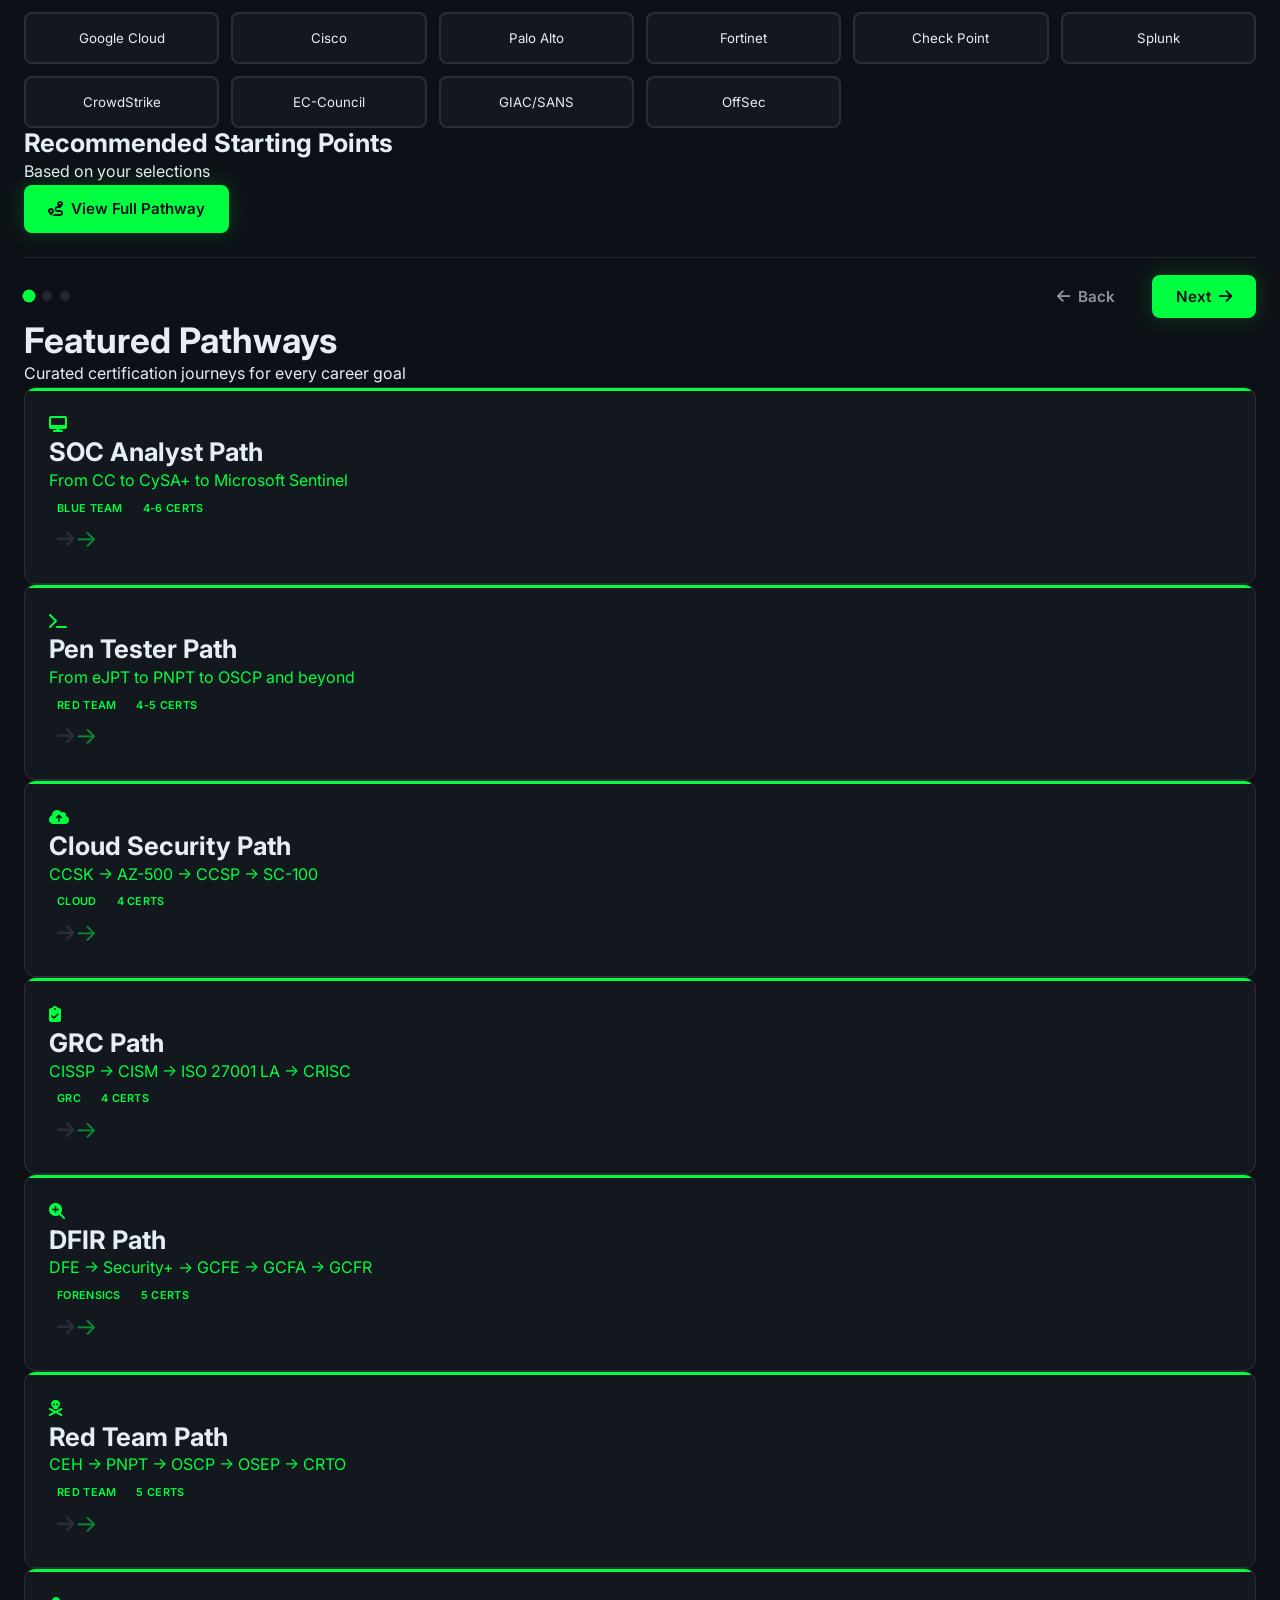
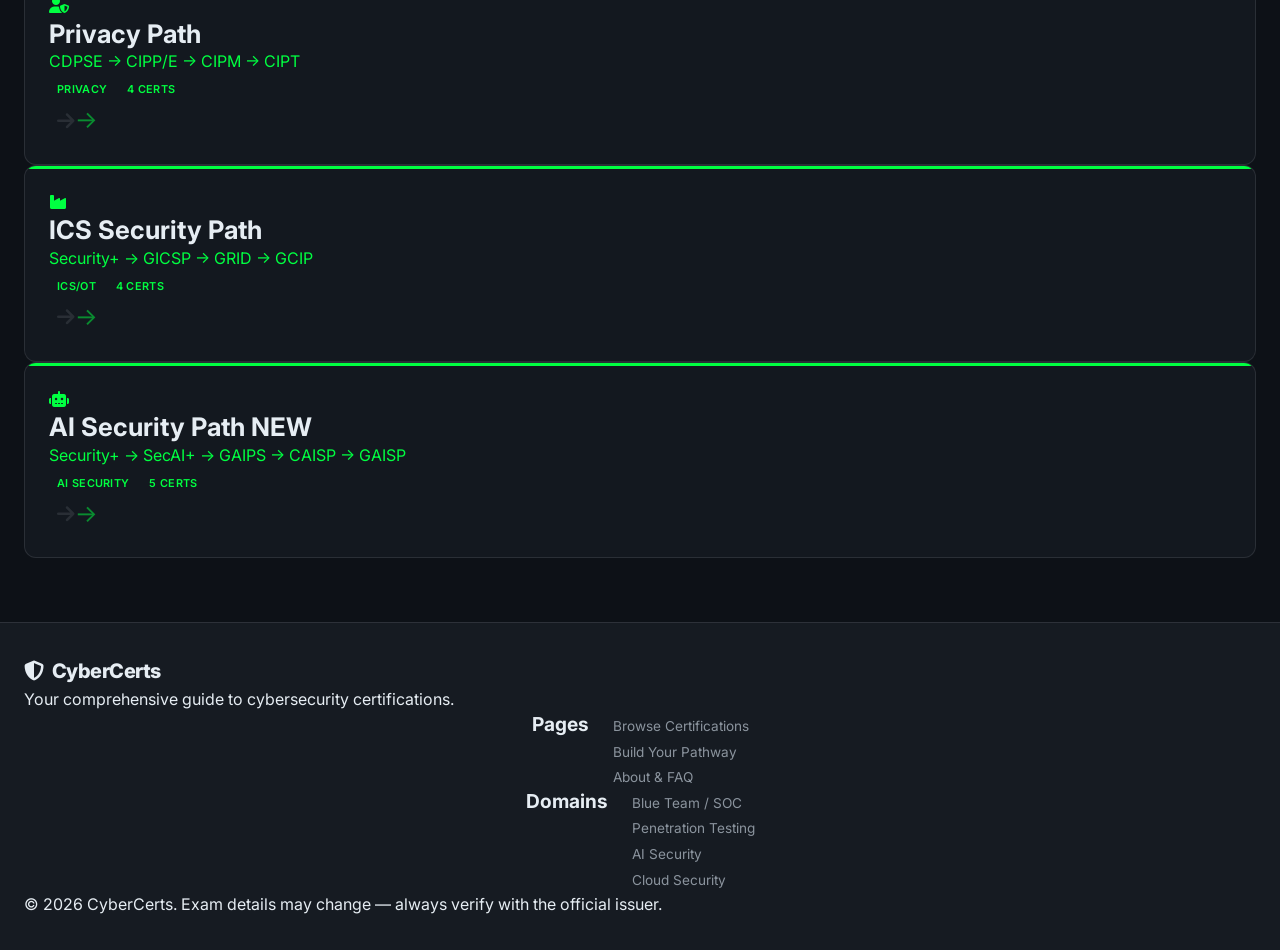
==== commit 6741617f: "Add ?v=2 cache-busting to all CSS and JS asset URLs Forces browsers and CDNs to fetch the latest fil" ====
--- a/index.html
+++ b/index.html
@@ -7,7 +7,7 @@
   <link rel="preconnect" href="https://fonts.googleapis.com">
   <link href="https://fonts.googleapis.com/css2?family=Inter:wght@300;400;500;600;700;800&display=swap" rel="stylesheet">
   <link rel="stylesheet" href="https://cdnjs.cloudflare.com/ajax/libs/font-awesome/6.5.0/css/all.min.css">
-  <link rel="stylesheet" href="css/styles.css">
+  <link rel="stylesheet" href="css/styles.css?v=2">
 </head>
 <body class="dark-mode">
   <!-- Navigation -->
@@ -394,7 +394,7 @@
     </div>
   </footer>
 
-  <script src="js/data.js"></script>
-  <script src="js/app.js"></script>
+  <script src="js/data.js?v=2"></script>
+  <script src="js/app.js?v=2"></script>
 </body>
 </html>
--- a/css/styles.css
+++ b/css/styles.css
@@ -519,10 +519,10 @@
 }
 
 .gradient-text {
-  background: linear-gradient(135deg, var(--accent-primary) 0%, var(--accent-cyan) 100%);
-  -webkit-background-clip: text;
-  -webkit-text-fill-color: transparent;
-  background-clip: text;
+  color: var(--accent-primary);
+}
+.light-mode .gradient-text {
+  color: #00aa2e;
 }
 
 .hero-title {
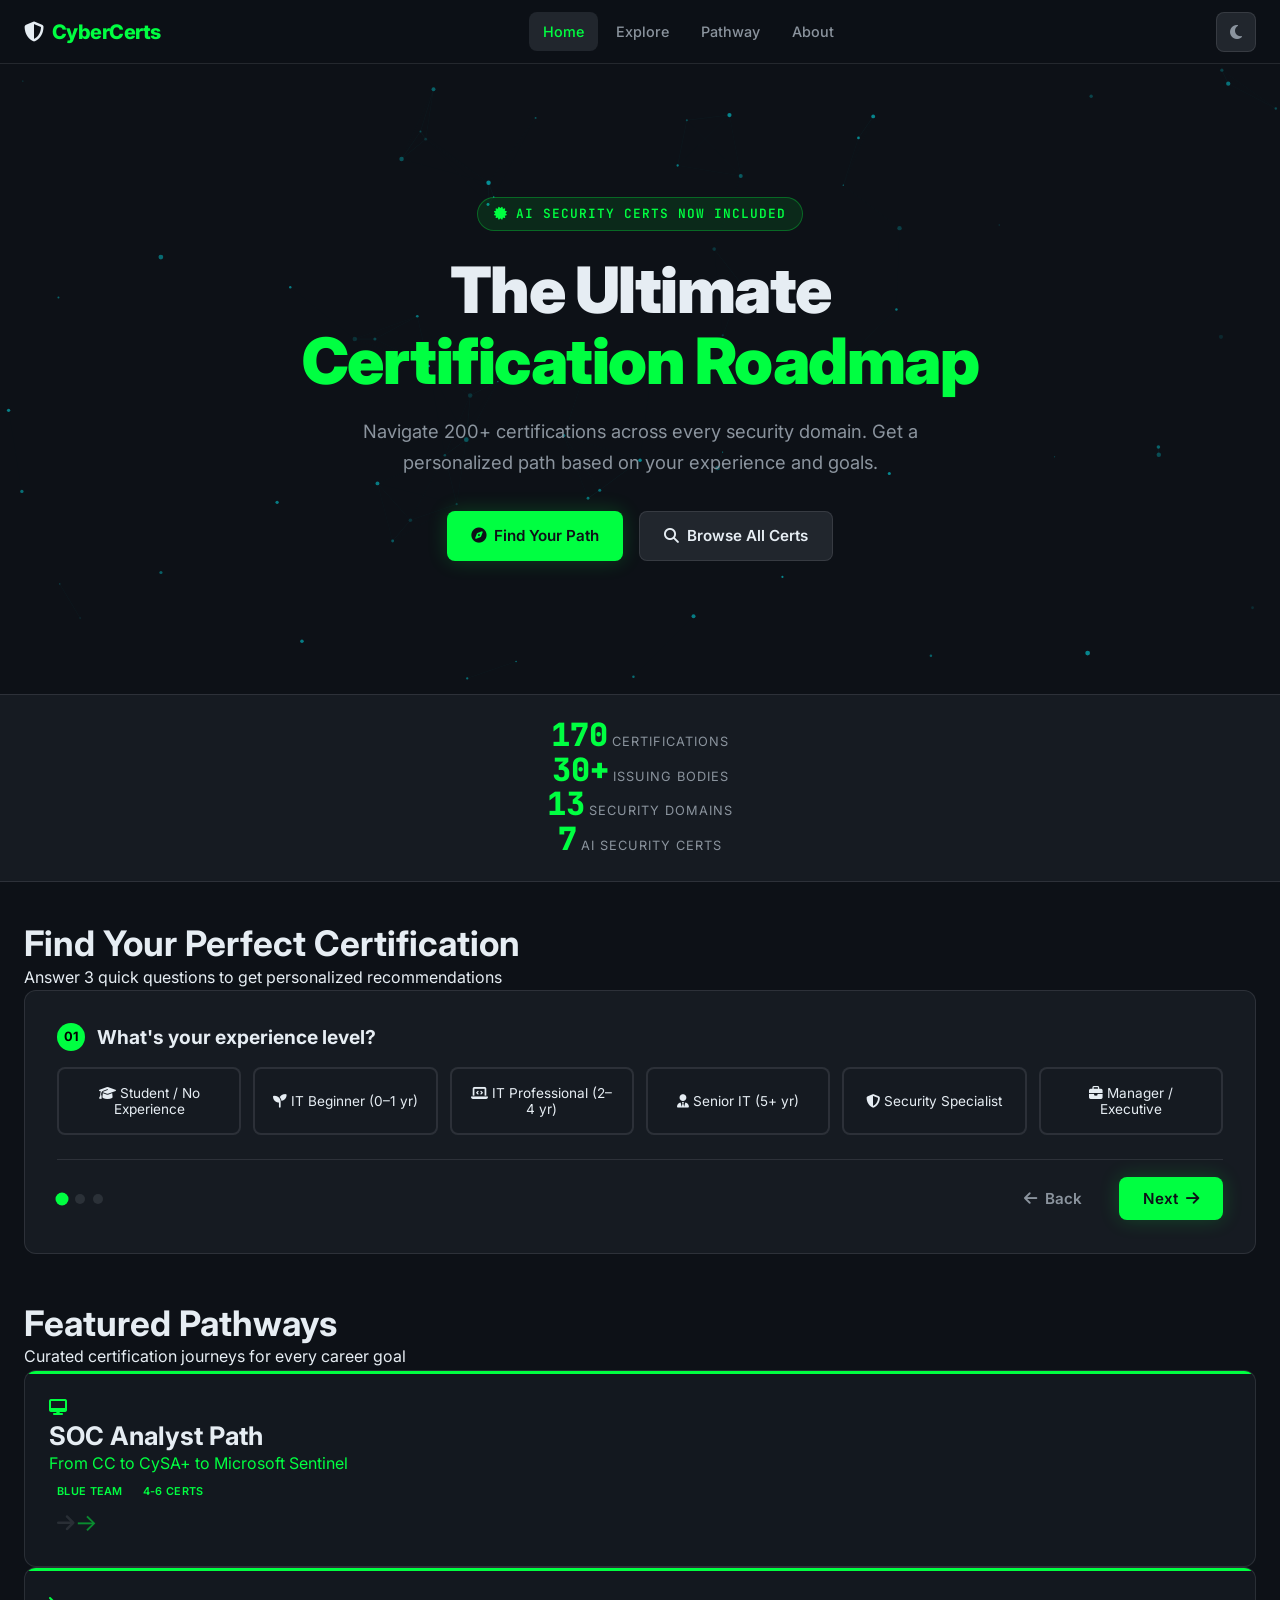
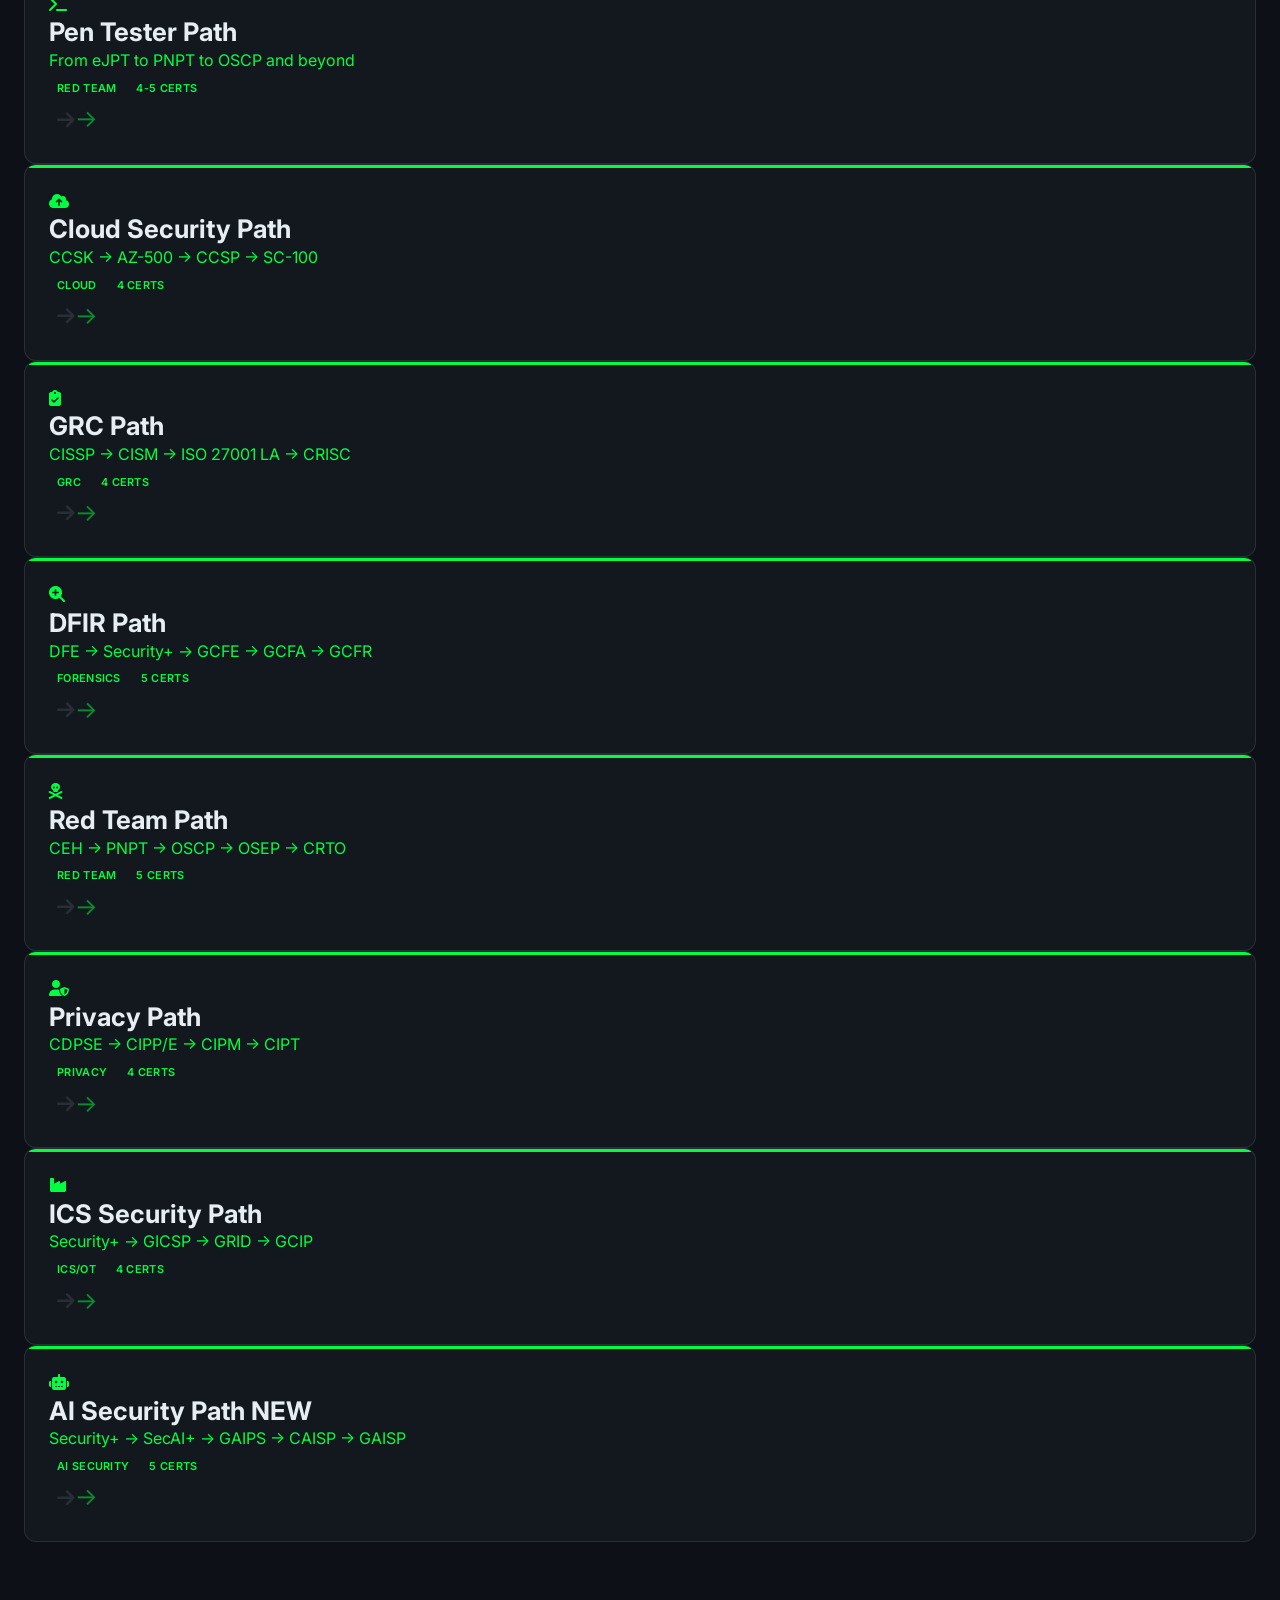
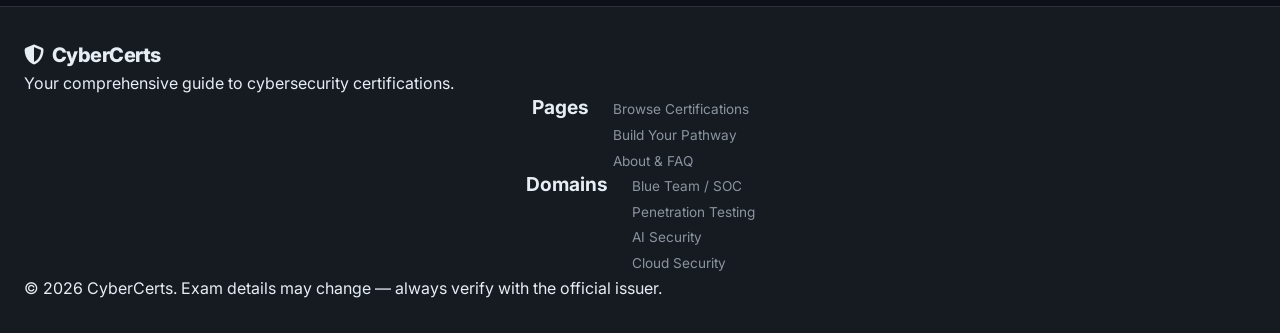
==== commit 56b7687e: "Fix finder (all steps showing), shrink hero desktop height, compact option grid - Add missing .finde" ====
--- a/index.html
+++ b/index.html
@@ -7,7 +7,7 @@
   <link rel="preconnect" href="https://fonts.googleapis.com">
   <link href="https://fonts.googleapis.com/css2?family=Inter:wght@300;400;500;600;700;800&display=swap" rel="stylesheet">
   <link rel="stylesheet" href="https://cdnjs.cloudflare.com/ajax/libs/font-awesome/6.5.0/css/all.min.css">
-  <link rel="stylesheet" href="css/styles.css?v=2">
+  <link rel="stylesheet" href="css/styles.css?v=3">
 </head>
 <body class="dark-mode">
   <!-- Navigation -->
@@ -394,7 +394,7 @@
     </div>
   </footer>
 
-  <script src="js/data.js?v=2"></script>
-  <script src="js/app.js?v=2"></script>
+  <script src="js/data.js?v=3"></script>
+  <script src="js/app.js?v=3"></script>
 </body>
 </html>
--- a/css/styles.css
+++ b/css/styles.css
@@ -440,6 +440,12 @@
   overflow: hidden;
   background: var(--bg-primary);
 }
+
+@media (min-width: 769px) {
+  .hero {
+    min-height: 70vh;
+  }
+}
 /* Canvas must not participate in flex layout */
 .hero > canvas {
   position: absolute !important;
@@ -1275,6 +1281,63 @@
 .wizard-panel.active {
   display: block;
 }
+
+/* ========== FINDER (home page 3-step wizard) ========== */
+.finder-section { padding: 3rem 0 4rem; }
+
+@media (min-width: 769px) {
+  .finder-section { padding: 2.5rem 0 3rem; }
+  .finder-card { padding: 1.5rem 2rem; }
+  .option-grid { grid-template-columns: repeat(auto-fill, minmax(160px, 1fr)); gap: 0.5rem; }
+  .option-btn { padding: 0.65rem 0.75rem; font-size: 0.85rem; }
+}
+
+.finder-card {
+  background: var(--bg-secondary);
+  border: 1px solid var(--border-color);
+  border-radius: var(--border-radius-lg);
+  padding: 2rem;
+}
+
+.finder-step { display: none; }
+.finder-step.active { display: block; }
+
+.step-header {
+  display: flex;
+  align-items: center;
+  gap: 1rem;
+  margin-bottom: 1.5rem;
+}
+
+.step-number {
+  width: 36px;
+  height: 36px;
+  border-radius: 50%;
+  background: var(--accent-primary);
+  color: #000;
+  font-weight: 800;
+  font-size: 0.85rem;
+  display: flex;
+  align-items: center;
+  justify-content: center;
+  flex-shrink: 0;
+}
+
+.step-header h3 { font-size: 1.2rem; margin: 0; }
+.optional { font-size: 0.8rem; color: var(--text-muted); font-weight: 400; }
+
+/* Results hidden until .active added by JS */
+.finder-results { display: none; margin-top: 1.5rem; }
+.finder-results.active { display: block; }
+
+.results-grid {
+  display: grid;
+  grid-template-columns: repeat(auto-fill, minmax(280px, 1fr));
+  gap: 1rem;
+  margin: 1rem 0 1.5rem;
+}
+
+.results-cta { margin-top: 1rem; }
 
 .option-grid {
   display: grid;
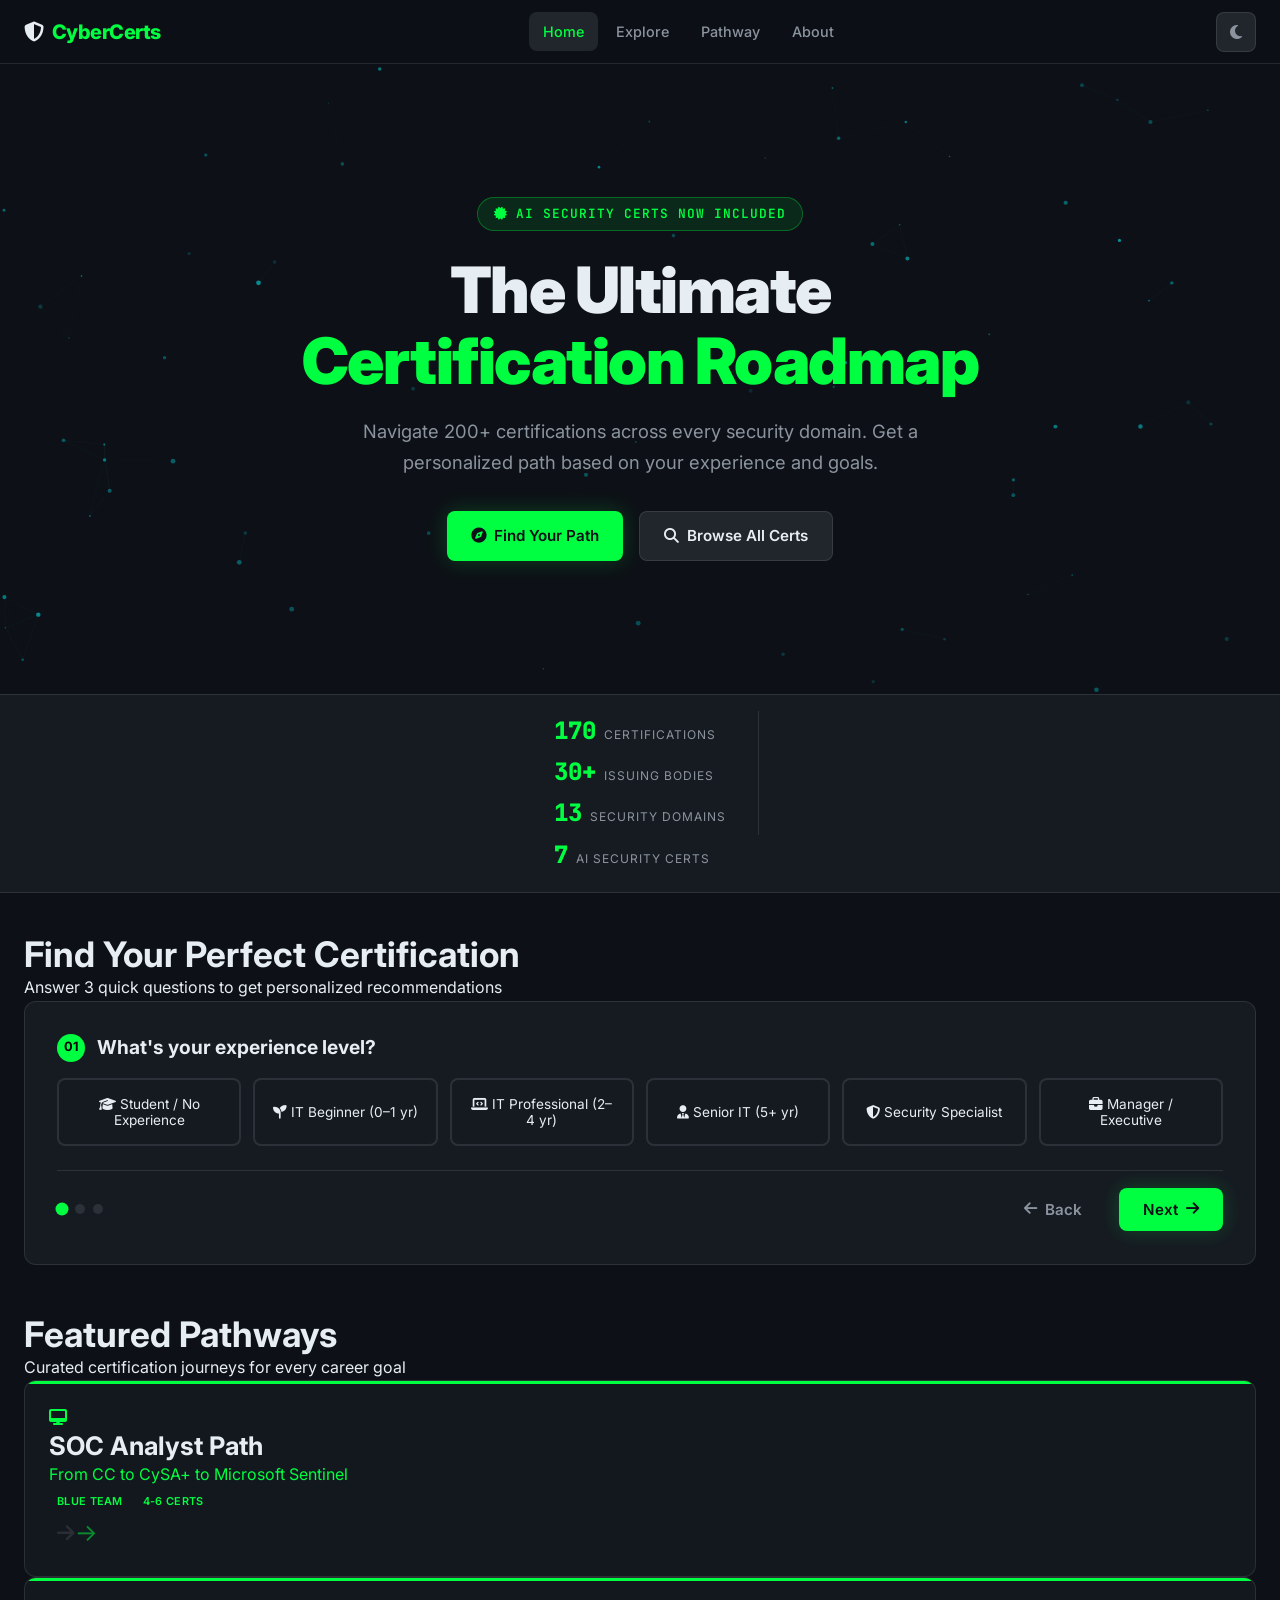
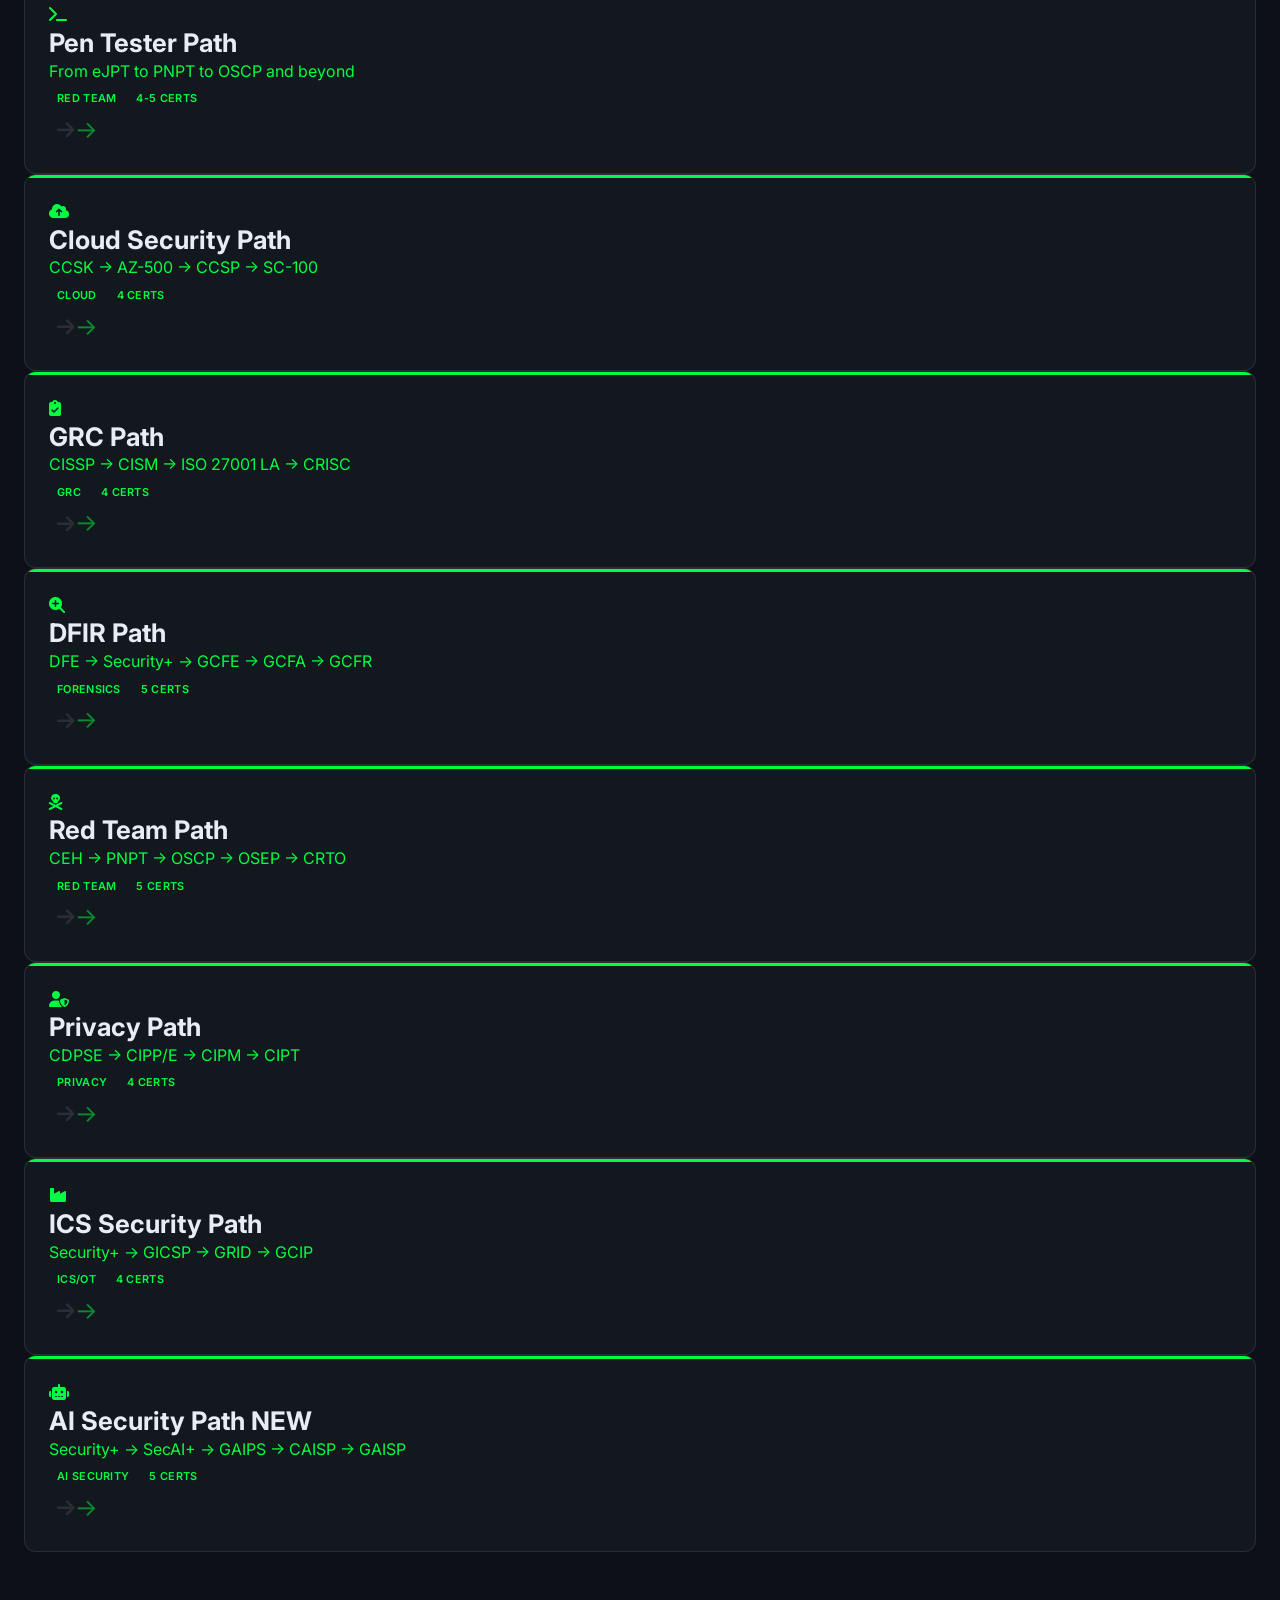
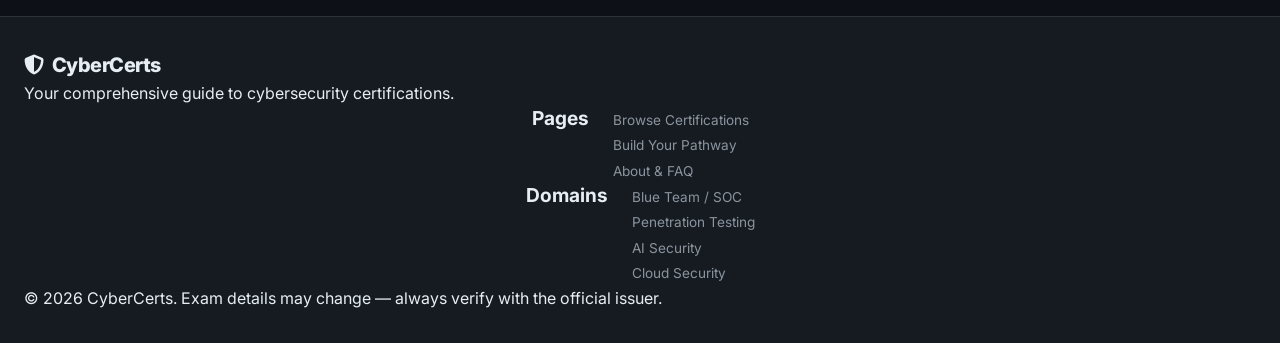
==== commit b5d89bbb: "Stats bar: horizontal inline layout with dividers Each stat now displays as "170 CERTIFICATIONS | 30" ====
--- a/index.html
+++ b/index.html
@@ -7,7 +7,7 @@
   <link rel="preconnect" href="https://fonts.googleapis.com">
   <link href="https://fonts.googleapis.com/css2?family=Inter:wght@300;400;500;600;700;800&display=swap" rel="stylesheet">
   <link rel="stylesheet" href="https://cdnjs.cloudflare.com/ajax/libs/font-awesome/6.5.0/css/all.min.css">
-  <link rel="stylesheet" href="css/styles.css?v=3">
+  <link rel="stylesheet" href="css/styles.css?v=4">
 </head>
 <body class="dark-mode">
   <!-- Navigation -->
@@ -394,7 +394,7 @@
     </div>
   </footer>
 
-  <script src="js/data.js?v=3"></script>
-  <script src="js/app.js?v=3"></script>
+  <script src="js/data.js?v=4"></script>
+  <script src="js/app.js?v=4"></script>
 </body>
 </html>
--- a/css/styles.css
+++ b/css/styles.css
@@ -662,22 +662,31 @@
   background: var(--bg-secondary);
   border-top: 1px solid var(--border-color);
   border-bottom: 1px solid var(--border-color);
-  padding: 1.5rem 0;
+  padding: 1rem 0;
 }
 
 .stats-bar .container {
   display: flex;
   justify-content: center;
-  gap: 3rem;
+  align-items: center;
+  gap: 0;
   flex-wrap: wrap;
 }
 
 .stat-item {
-  text-align: center;
+  display: flex;
+  align-items: baseline;
+  gap: 0.5rem;
+  padding: 0.5rem 2rem;
+  border-right: 1px solid var(--border-color);
+}
+
+.stat-item:last-child {
+  border-right: none;
 }
 
 .stat-number {
-  font-size: 2rem;
+  font-size: 1.5rem;
   font-weight: 900;
   color: var(--accent-primary);
   font-family: var(--font-mono);
@@ -685,7 +694,7 @@
 }
 
 .stat-label {
-  font-size: 0.8rem;
+  font-size: 0.75rem;
   color: var(--text-secondary);
   text-transform: uppercase;
   letter-spacing: 1px;
@@ -2178,7 +2187,11 @@
   }
 
   .stats-bar .container {
-    gap: 1.5rem;
+    gap: 0;
+  }
+  .stat-item {
+    padding: 0.4rem 1rem;
+    border-right: 1px solid var(--border-color);
   }
 
   .selector-steps {
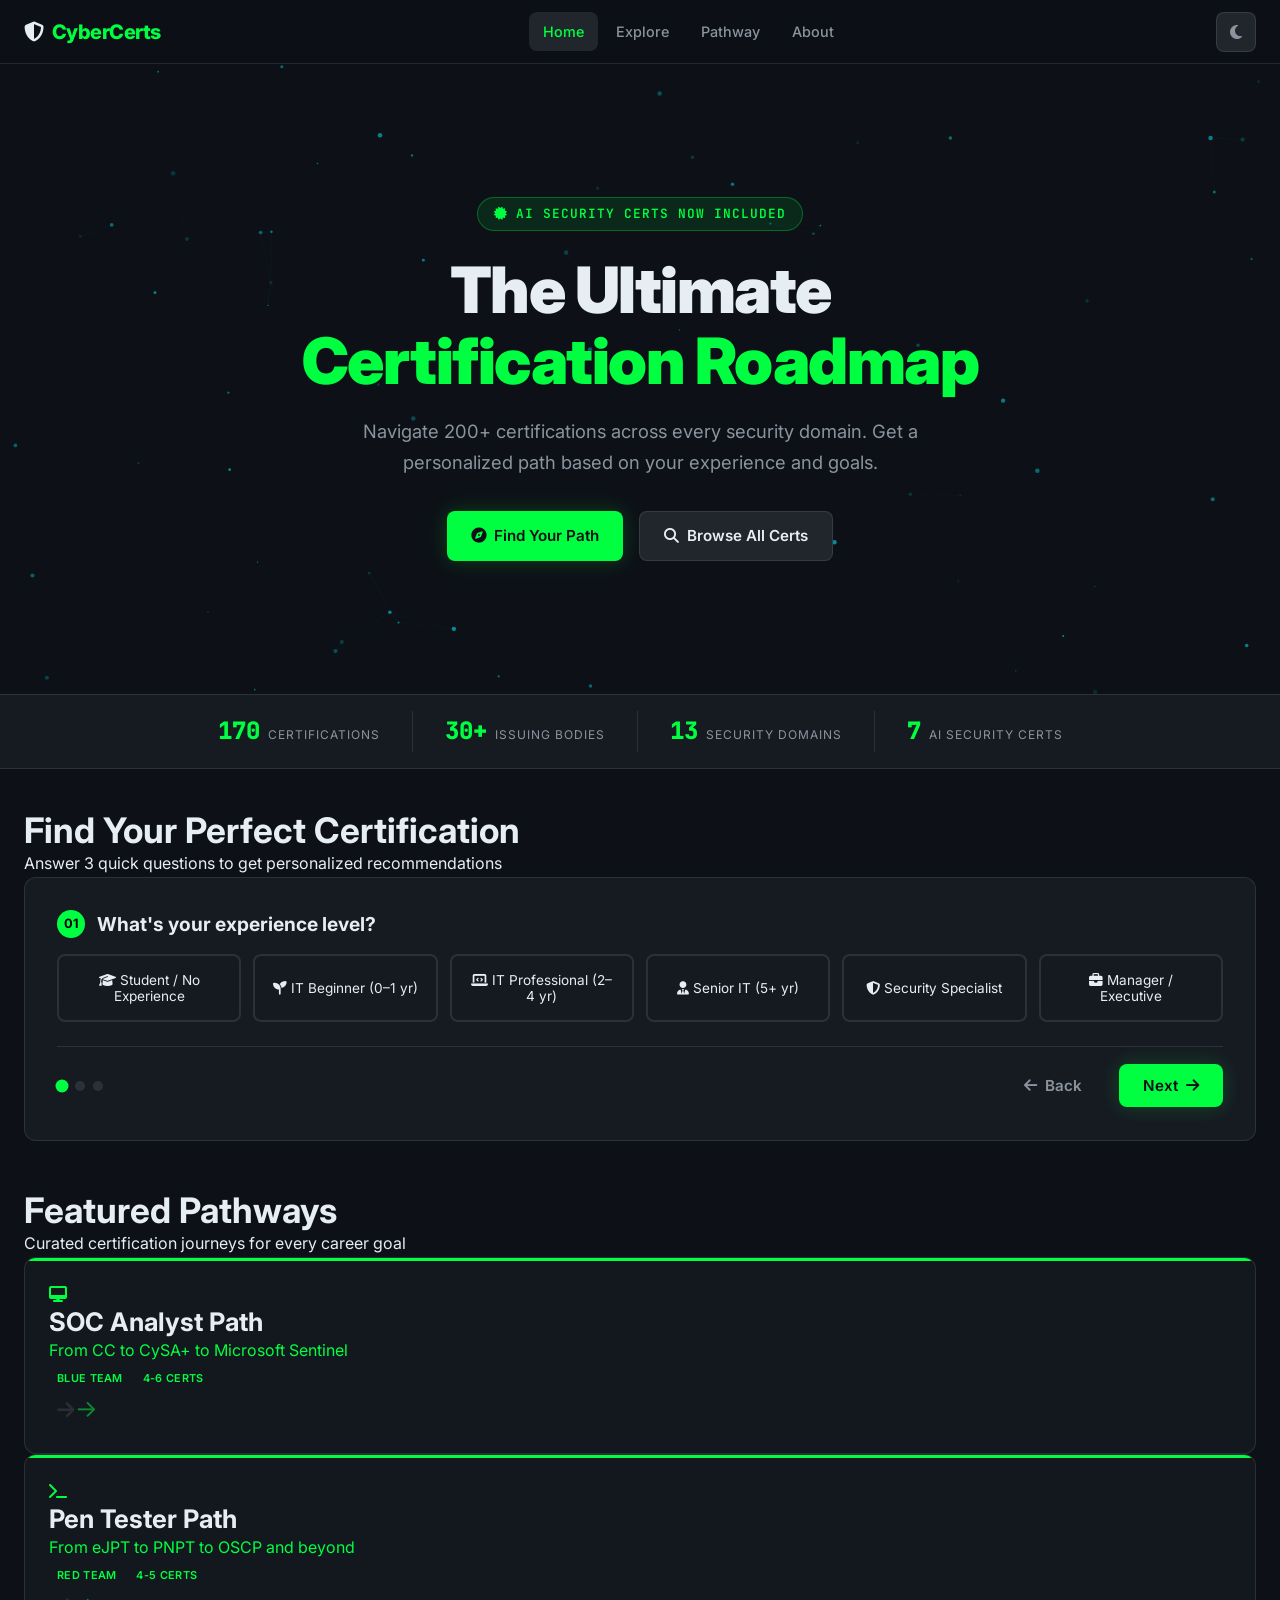
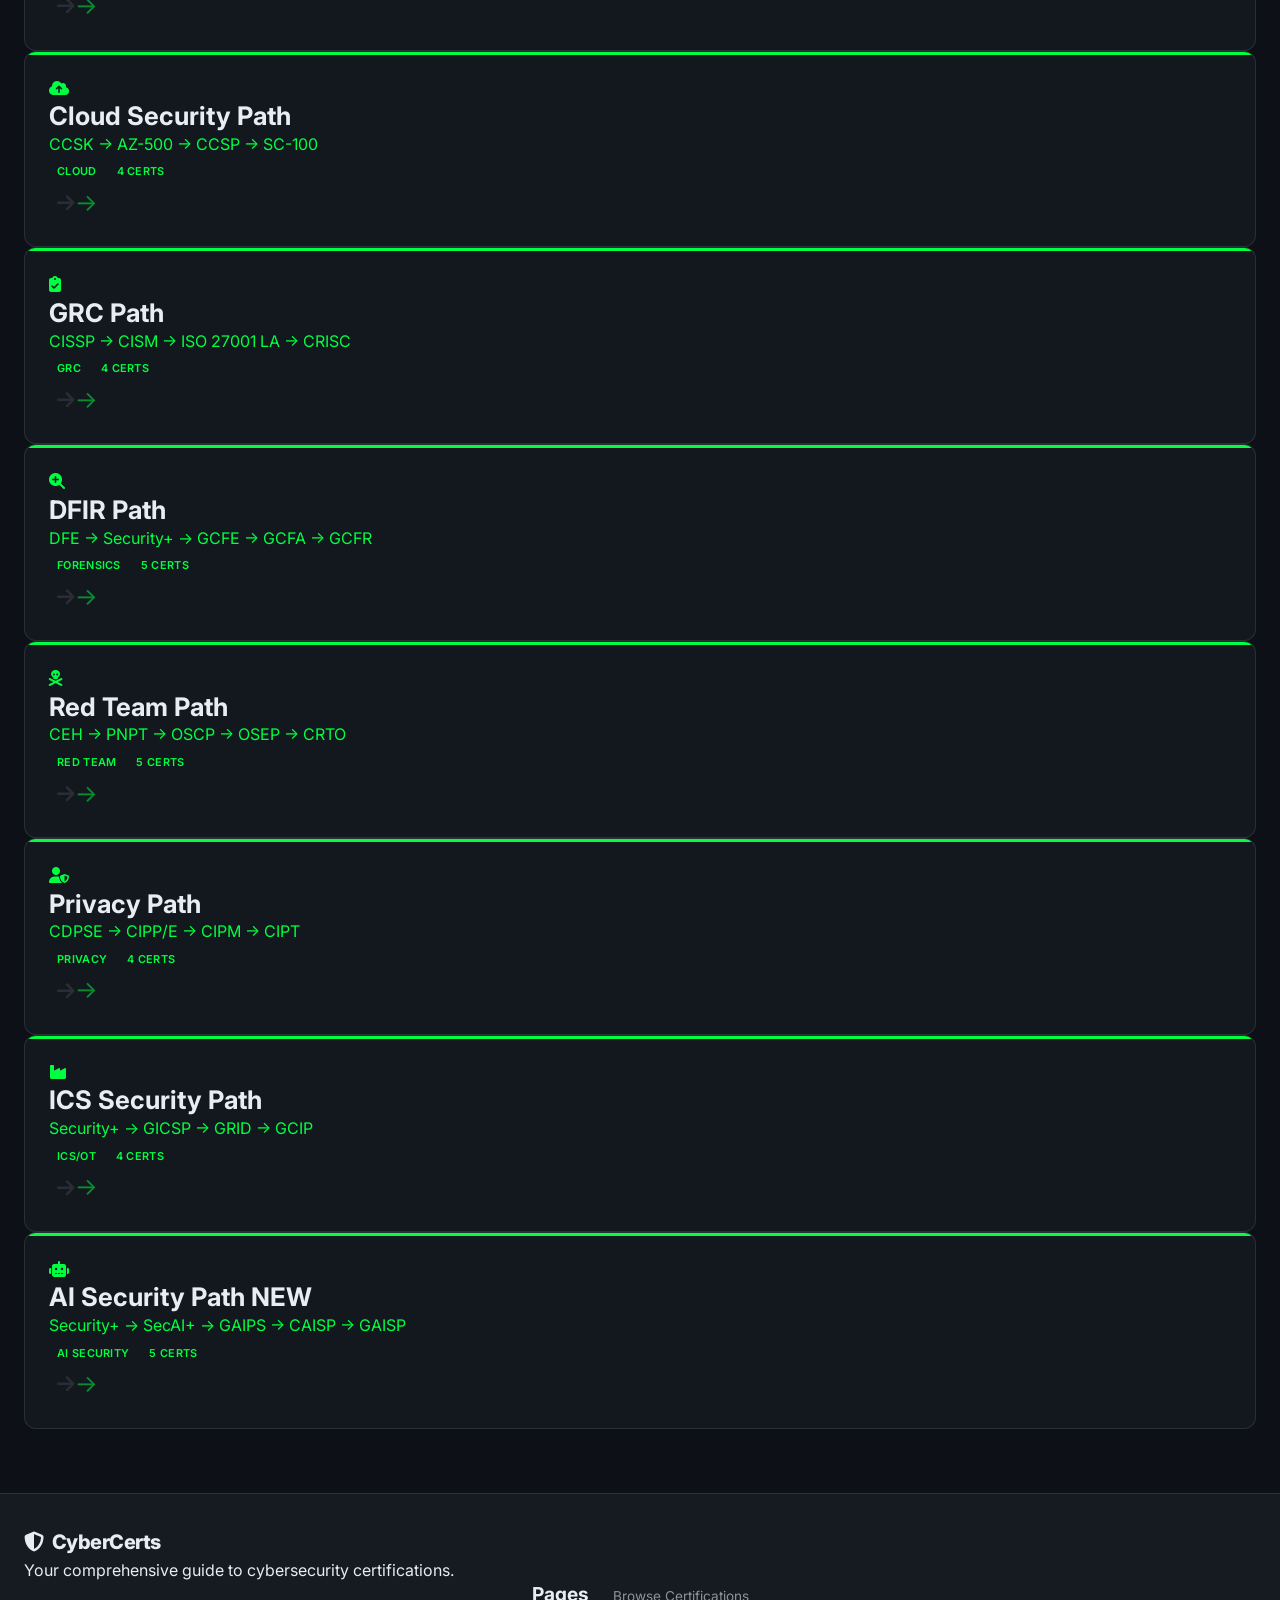
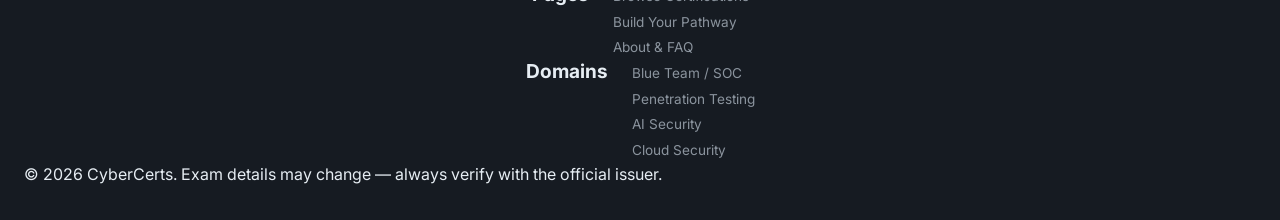
==== commit 40e129d6: "Fix stats-bar HTML/CSS mismatch and finalize horizontal layout https://claude.ai/code/session_01Mds2" ====
--- a/index.html
+++ b/index.html
@@ -7,7 +7,7 @@
   <link rel="preconnect" href="https://fonts.googleapis.com">
   <link href="https://fonts.googleapis.com/css2?family=Inter:wght@300;400;500;600;700;800&display=swap" rel="stylesheet">
   <link rel="stylesheet" href="https://cdnjs.cloudflare.com/ajax/libs/font-awesome/6.5.0/css/all.min.css">
-  <link rel="stylesheet" href="css/styles.css?v=4">
+  <link rel="stylesheet" href="css/styles.css?v=5">
 </head>
 <body class="dark-mode">
   <!-- Navigation -->
@@ -56,7 +56,7 @@
   <!-- Stats Bar -->
   <section class="stats-bar" aria-label="Site statistics">
     <div class="container">
-      <div class="stats-grid">
+      <div class="stats-bar-inner">
         <div class="stat-item">
           <span class="stat-number" id="totalCerts">205</span>
           <span class="stat-label">Certifications</span>
@@ -394,7 +394,7 @@
     </div>
   </footer>
 
-  <script src="js/data.js?v=4"></script>
-  <script src="js/app.js?v=4"></script>
+  <script src="js/data.js?v=5"></script>
+  <script src="js/app.js?v=5"></script>
 </body>
 </html>
--- a/css/styles.css
+++ b/css/styles.css
@@ -665,7 +665,8 @@
   padding: 1rem 0;
 }
 
-.stats-bar .container {
+.stats-bar .container,
+.stats-bar-inner {
   display: flex;
   justify-content: center;
   align-items: center;
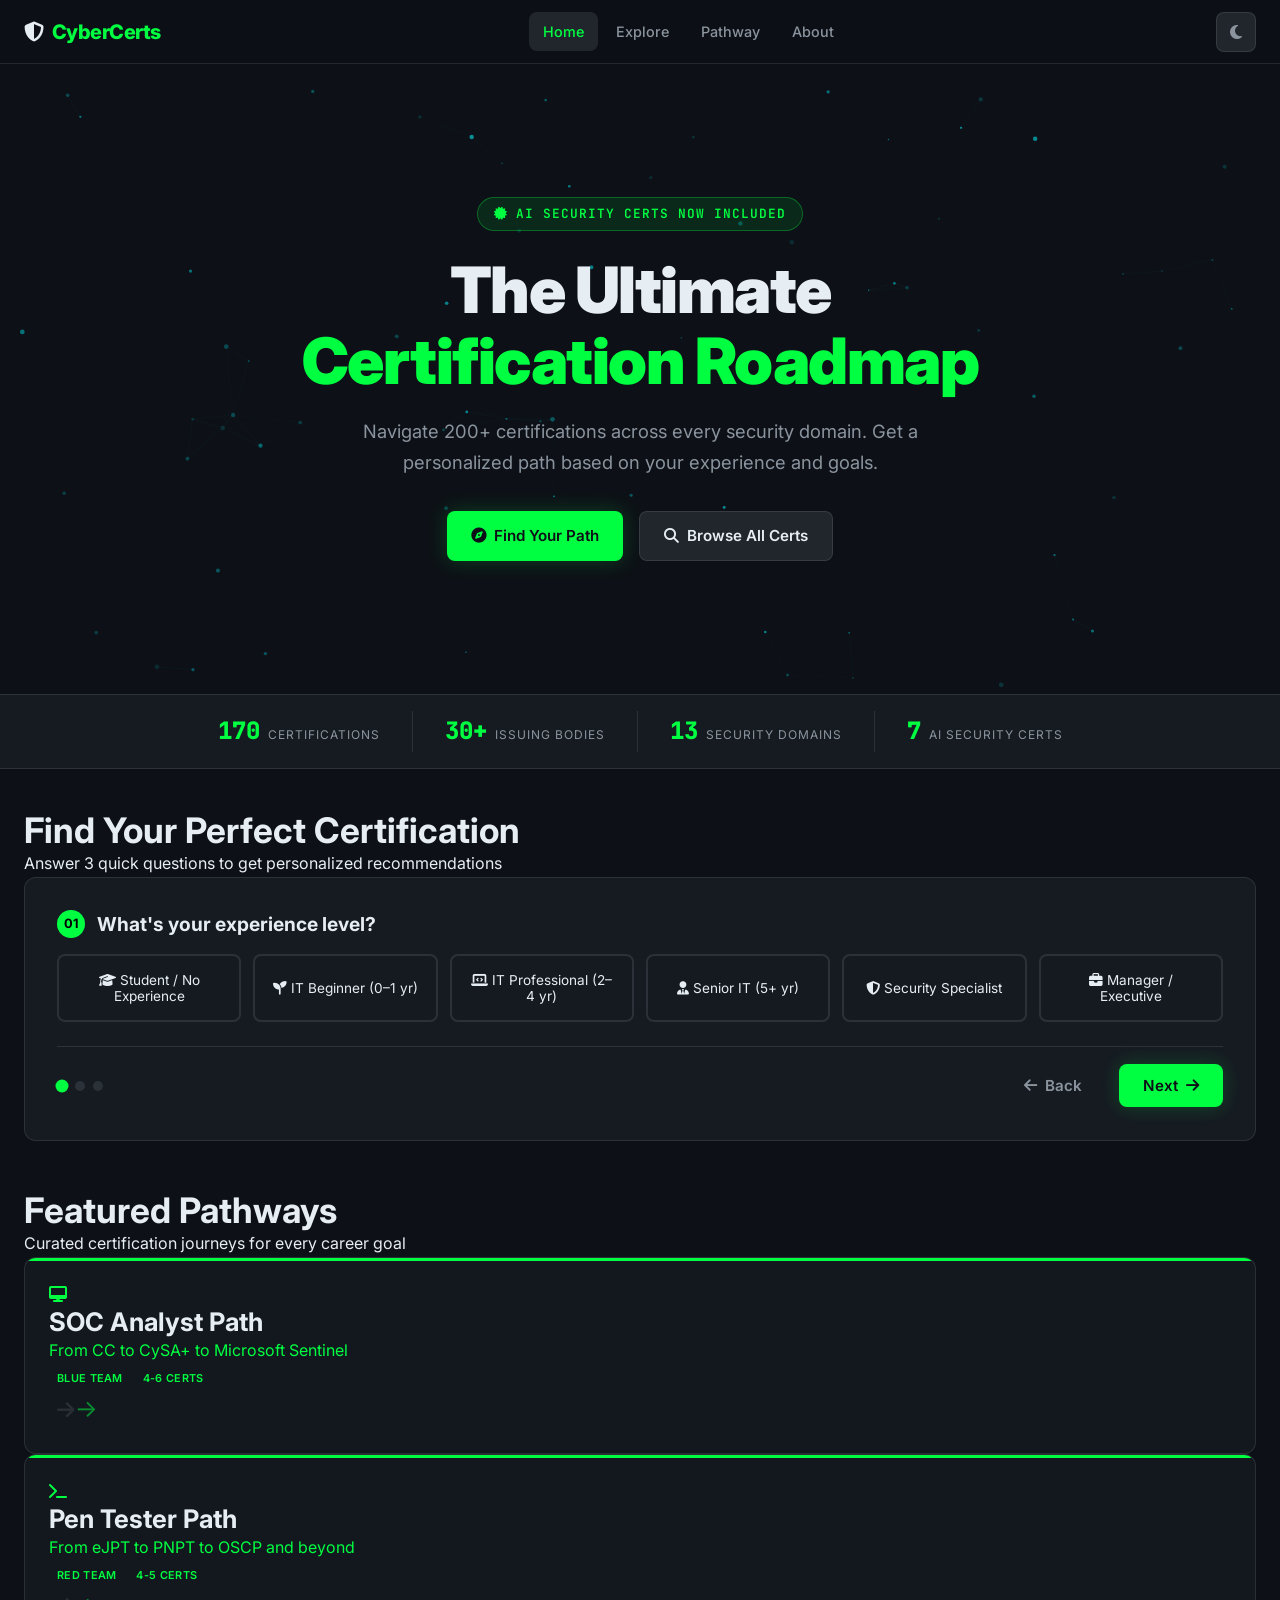
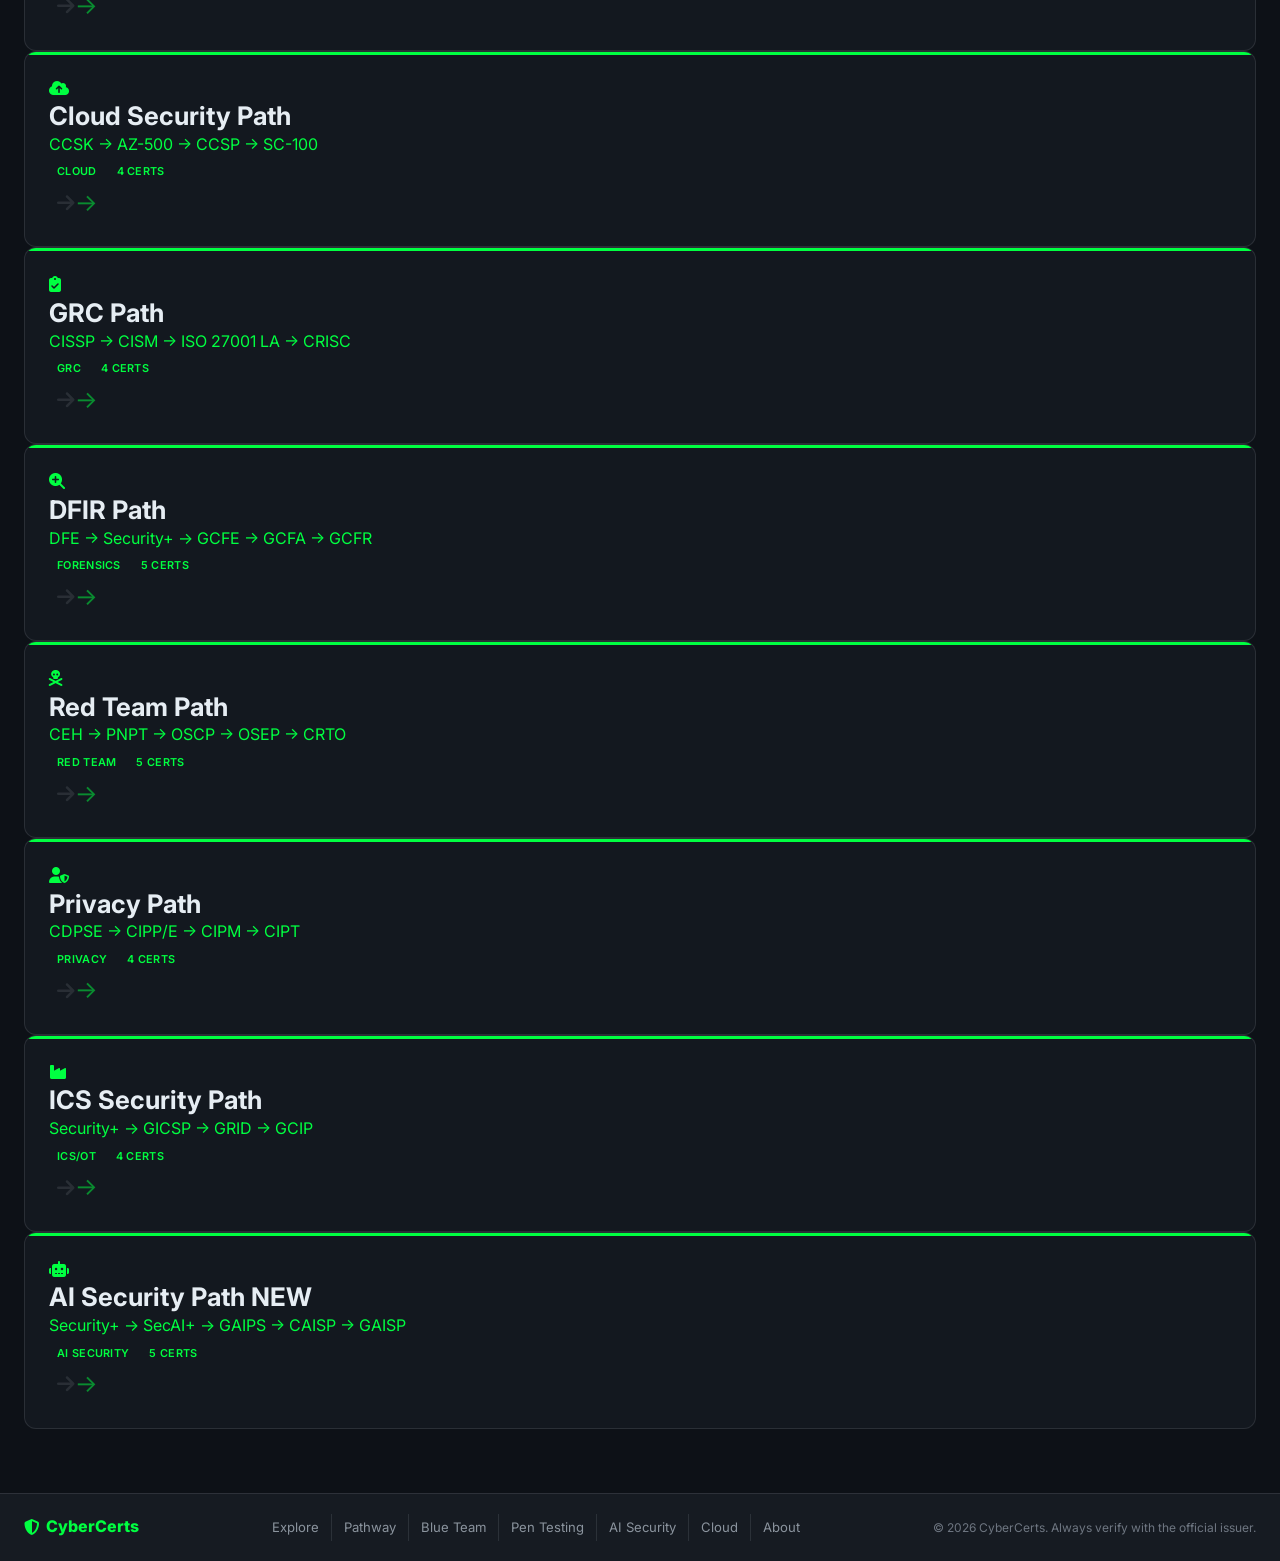
==== commit dd09834c: "Redesign footer as single horizontal row with divider-separated nav links Logo | Explore · Pathway ·" ====
--- a/index.html
+++ b/index.html
@@ -7,7 +7,7 @@
   <link rel="preconnect" href="https://fonts.googleapis.com">
   <link href="https://fonts.googleapis.com/css2?family=Inter:wght@300;400;500;600;700;800&display=swap" rel="stylesheet">
   <link rel="stylesheet" href="https://cdnjs.cloudflare.com/ajax/libs/font-awesome/6.5.0/css/all.min.css">
-  <link rel="stylesheet" href="css/styles.css?v=5">
+  <link rel="stylesheet" href="css/styles.css?v=6">
 </head>
 <body class="dark-mode">
   <!-- Navigation -->
@@ -365,36 +365,23 @@
   <!-- Footer -->
   <footer class="footer" role="contentinfo">
     <div class="container">
-      <div class="footer-grid">
-        <div class="footer-brand">
-          <a href="index.html" class="nav-logo"><i class="fas fa-shield-halved"></i> CyberCerts</a>
-          <p>Your comprehensive guide to cybersecurity certifications.</p>
-        </div>
-        <div class="footer-links">
-          <h4>Pages</h4>
-          <ul>
-            <li><a href="explore.html">Browse Certifications</a></li>
-            <li><a href="pathway.html">Build Your Pathway</a></li>
-            <li><a href="about.html">About &amp; FAQ</a></li>
-          </ul>
-        </div>
-        <div class="footer-links">
-          <h4>Domains</h4>
-          <ul>
-            <li><a href="explore.html?domain=blue-team">Blue Team / SOC</a></li>
-            <li><a href="explore.html?domain=red-team">Penetration Testing</a></li>
-            <li><a href="explore.html?domain=ai-security">AI Security</a></li>
-            <li><a href="explore.html?domain=cloud">Cloud Security</a></li>
-          </ul>
-        </div>
-      </div>
-      <div class="footer-bottom">
-        <p>&copy; 2026 CyberCerts. Exam details may change — always verify with the official issuer.</p>
+      <div class="footer-row">
+        <a href="index.html" class="footer-logo"><i class="fas fa-shield-halved"></i> CyberCerts</a>
+        <nav class="footer-nav" aria-label="Footer navigation">
+          <a href="explore.html">Explore</a>
+          <a href="pathway.html">Pathway</a>
+          <a href="explore.html?domain=blue-team">Blue Team</a>
+          <a href="explore.html?domain=red-team">Pen Testing</a>
+          <a href="explore.html?domain=ai-security">AI Security</a>
+          <a href="explore.html?domain=cloud">Cloud</a>
+          <a href="about.html">About</a>
+        </nav>
+        <p class="footer-copy">&copy; 2026 CyberCerts. Always verify with the official issuer.</p>
       </div>
     </div>
   </footer>
 
-  <script src="js/data.js?v=5"></script>
-  <script src="js/app.js?v=5"></script>
+  <script src="js/data.js?v=6"></script>
+  <script src="js/app.js?v=6"></script>
 </body>
 </html>
--- a/css/styles.css
+++ b/css/styles.css
@@ -1942,43 +1942,58 @@
 .footer {
   background: var(--bg-secondary);
   border-top: 1px solid var(--border-color);
-  padding: 2rem 0;
+  padding: 1.25rem 0;
   margin-top: 4rem;
 }
 
-.footer-inner {
-  display: flex;
-  flex-direction: column;
-  align-items: center;
-  gap: 1rem;
-  text-align: center;
+.footer-row {
+  display: flex;
+  align-items: center;
+  justify-content: space-between;
+  gap: 1.5rem;
+  flex-wrap: wrap;
 }
 
 .footer-logo {
-  font-size: 1.2rem;
+  font-size: 1rem;
   font-weight: 800;
   color: var(--accent-primary);
-}
-
-.footer-links {
-  display: flex;
-  gap: 1.5rem;
+  text-decoration: none;
+  display: flex;
+  align-items: center;
+  gap: 0.4rem;
+  white-space: nowrap;
+}
+
+.footer-nav {
+  display: flex;
+  gap: 0;
   flex-wrap: wrap;
-  justify-content: center;
-}
-
-.footer-links a {
+  align-items: center;
+}
+
+.footer-nav a {
   color: var(--text-secondary);
   text-decoration: none;
-  font-size: 0.85rem;
+  font-size: 0.82rem;
+  padding: 0.2rem 0.75rem;
+  border-right: 1px solid var(--border-color);
   transition: color var(--transition-fast);
-}
-
-.footer-links a:hover { color: var(--accent-primary); }
+  white-space: nowrap;
+}
+
+.footer-nav a:last-child { border-right: none; }
+.footer-nav a:hover { color: var(--accent-primary); }
 
 .footer-copy {
-  font-size: 0.8rem;
+  font-size: 0.75rem;
   color: var(--text-muted);
+  white-space: nowrap;
+}
+
+@media (max-width: 768px) {
+  .footer-row { flex-direction: column; align-items: flex-start; gap: 0.75rem; }
+  .footer-copy { white-space: normal; }
 }
 
 /* ============================================================
